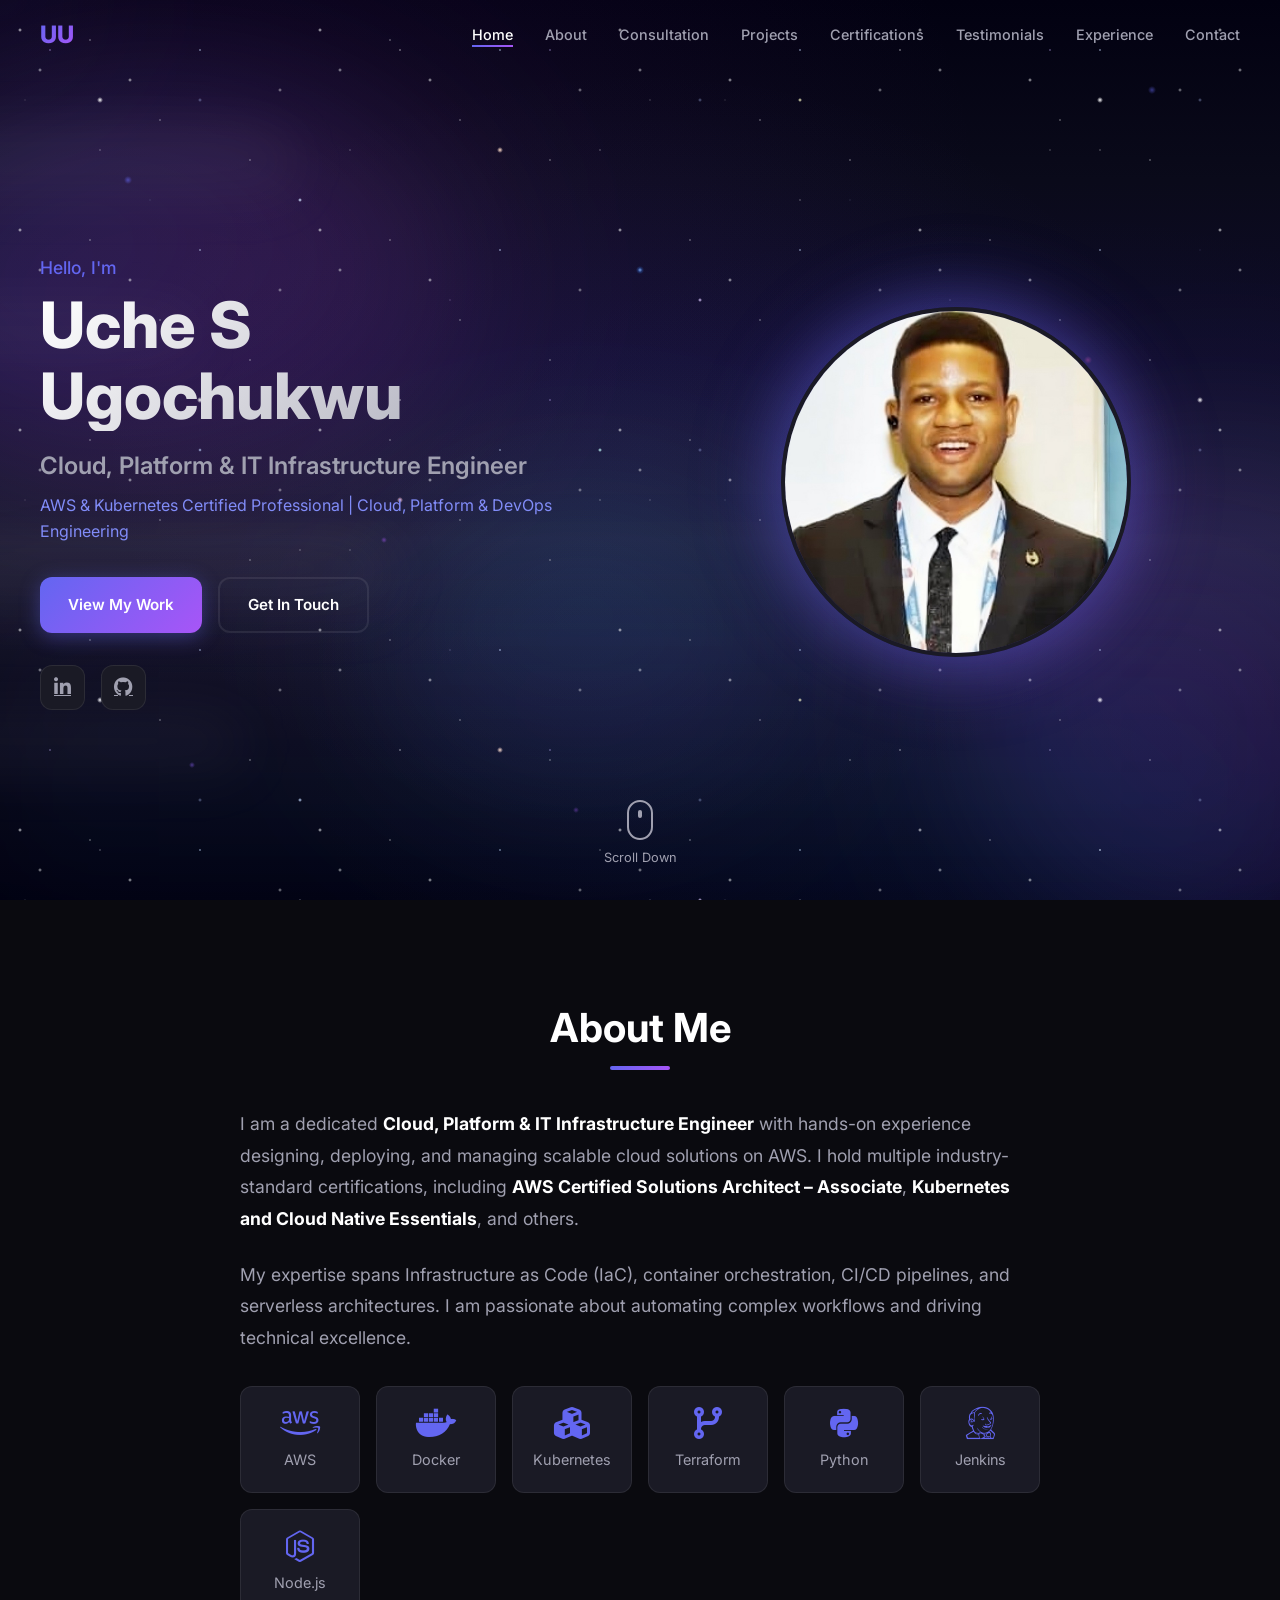
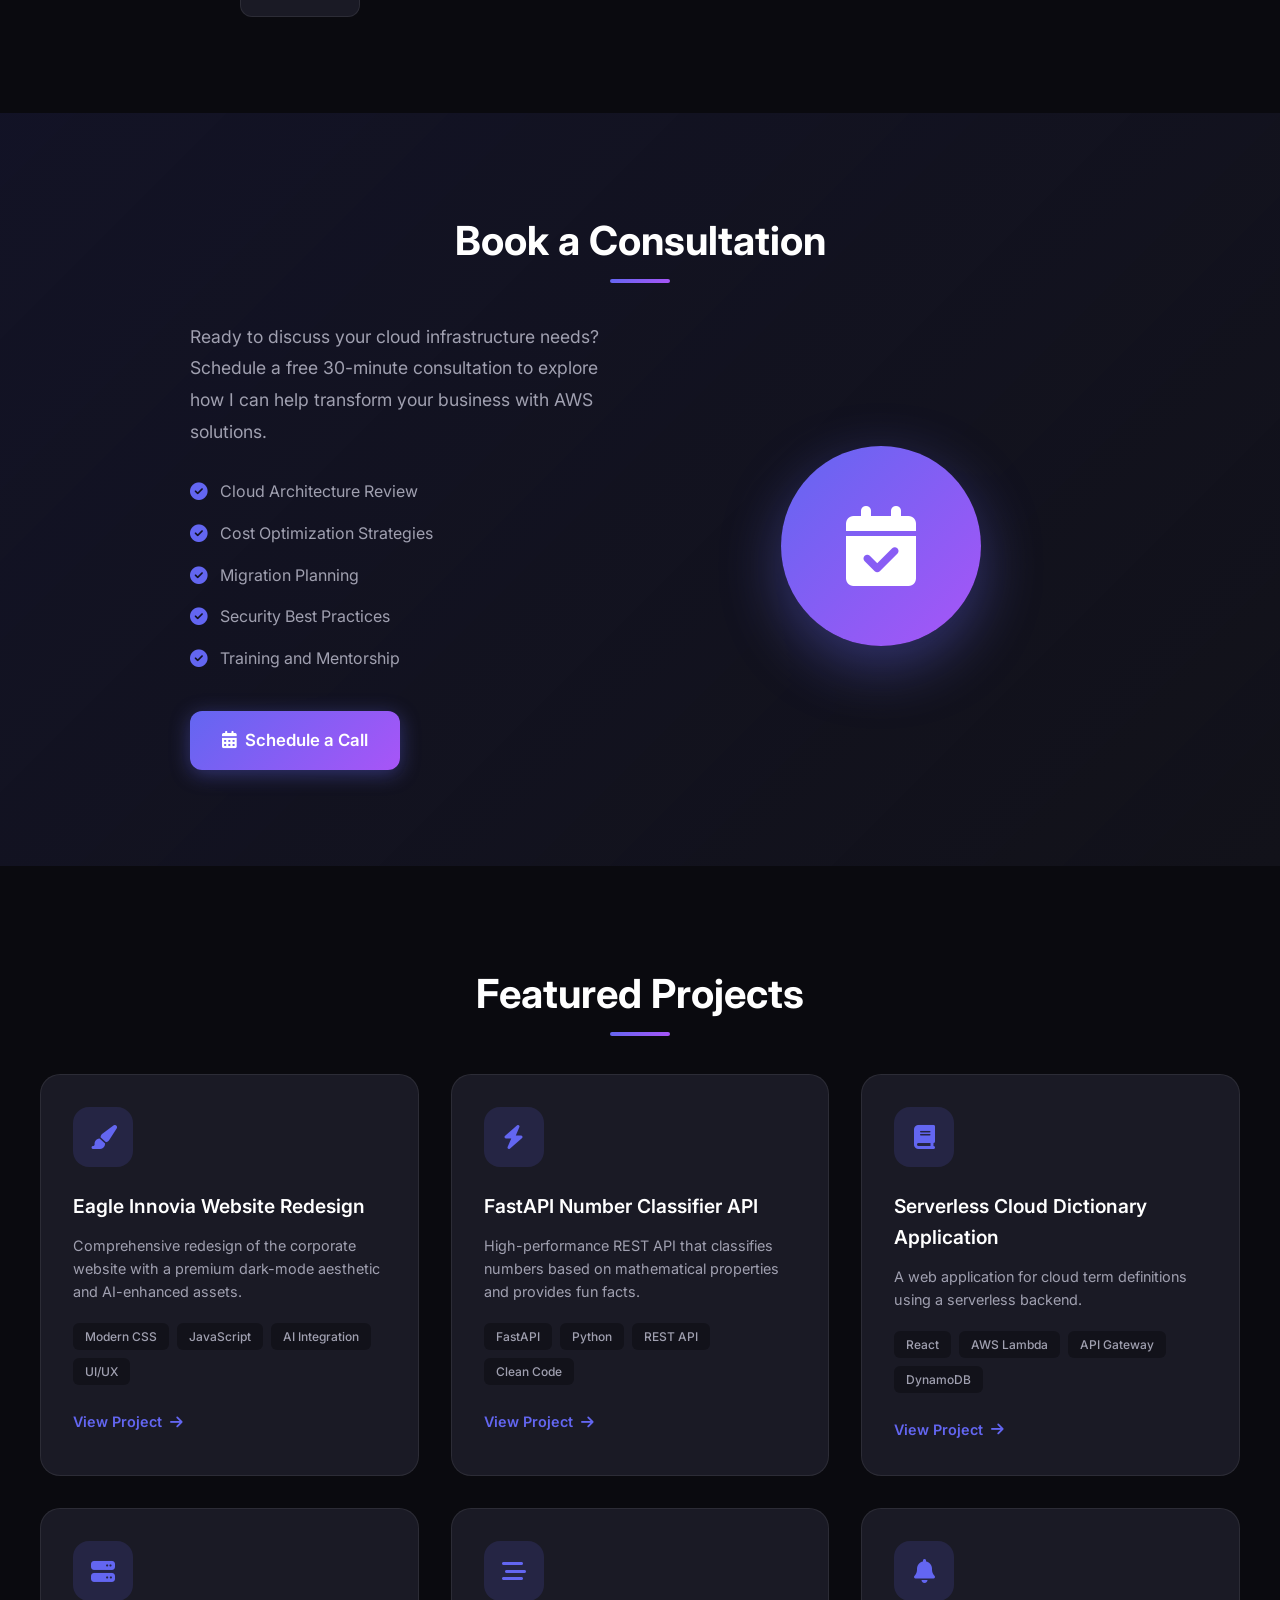
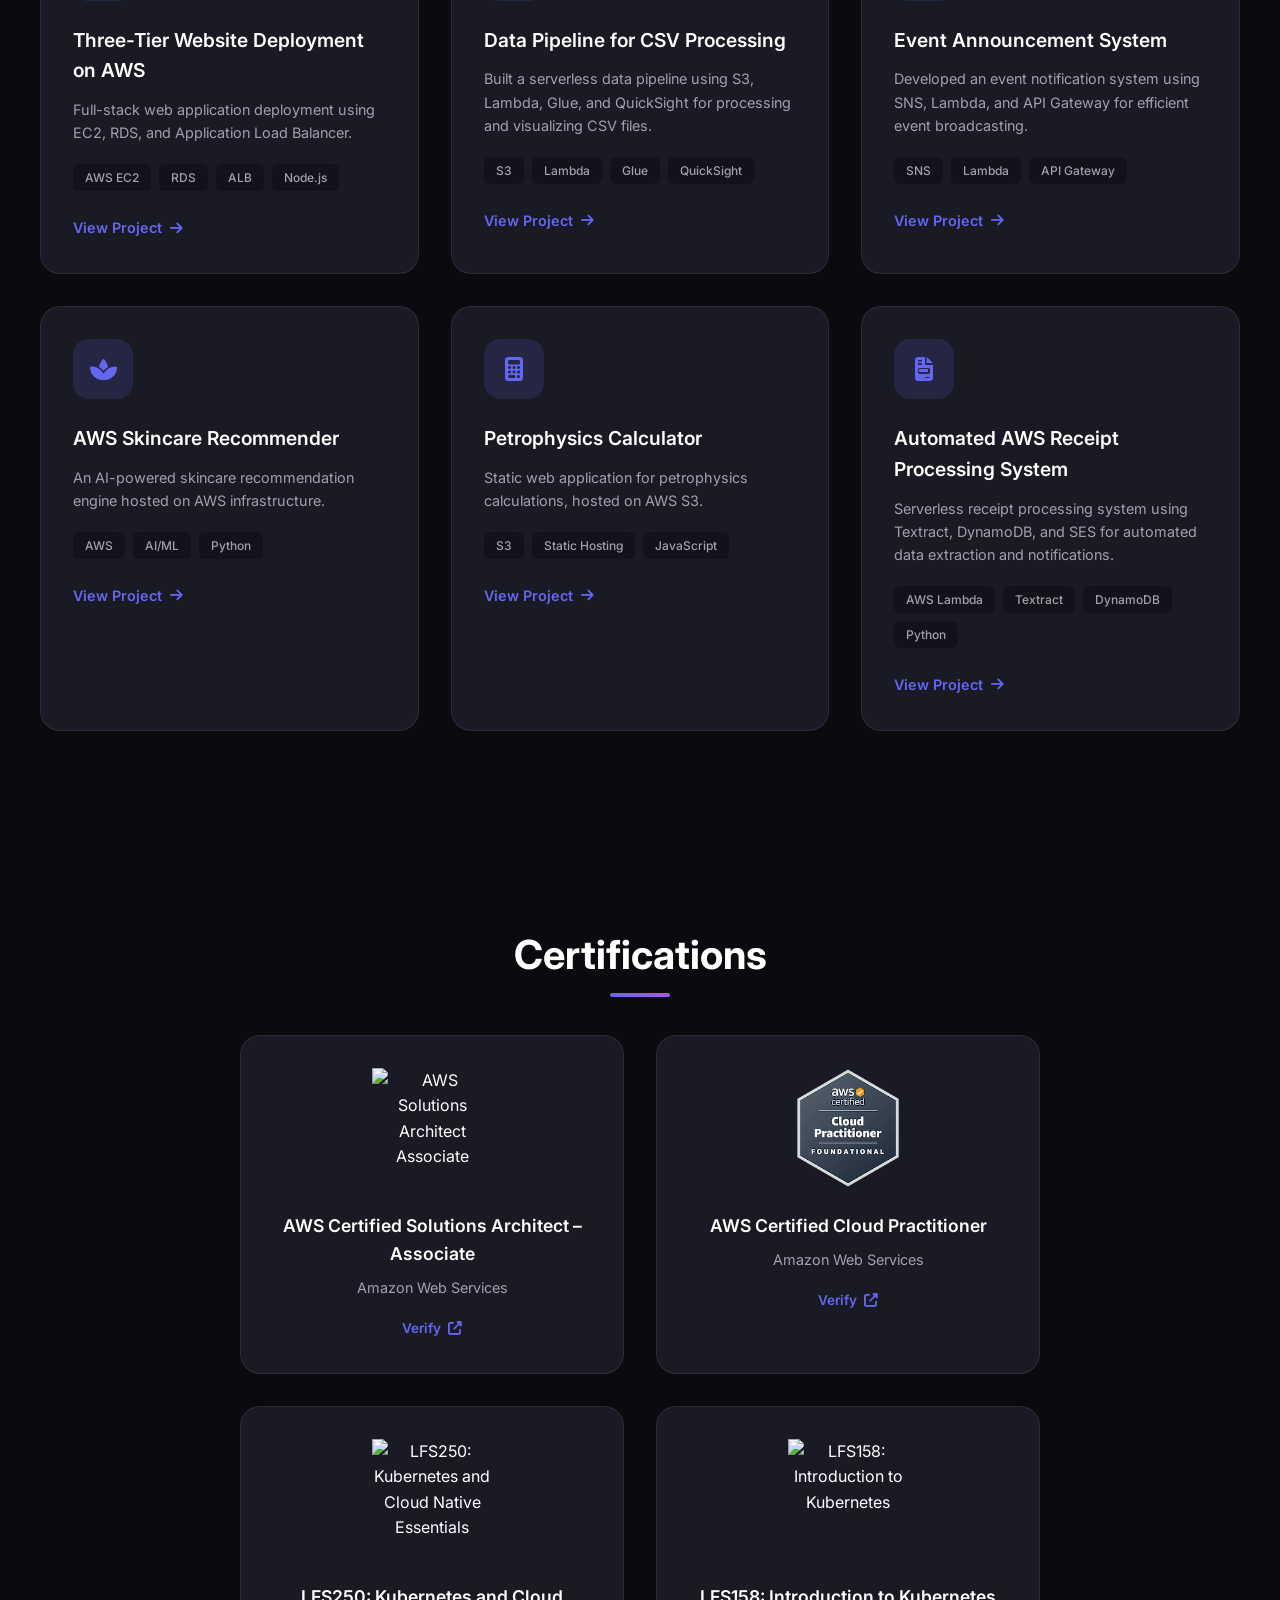
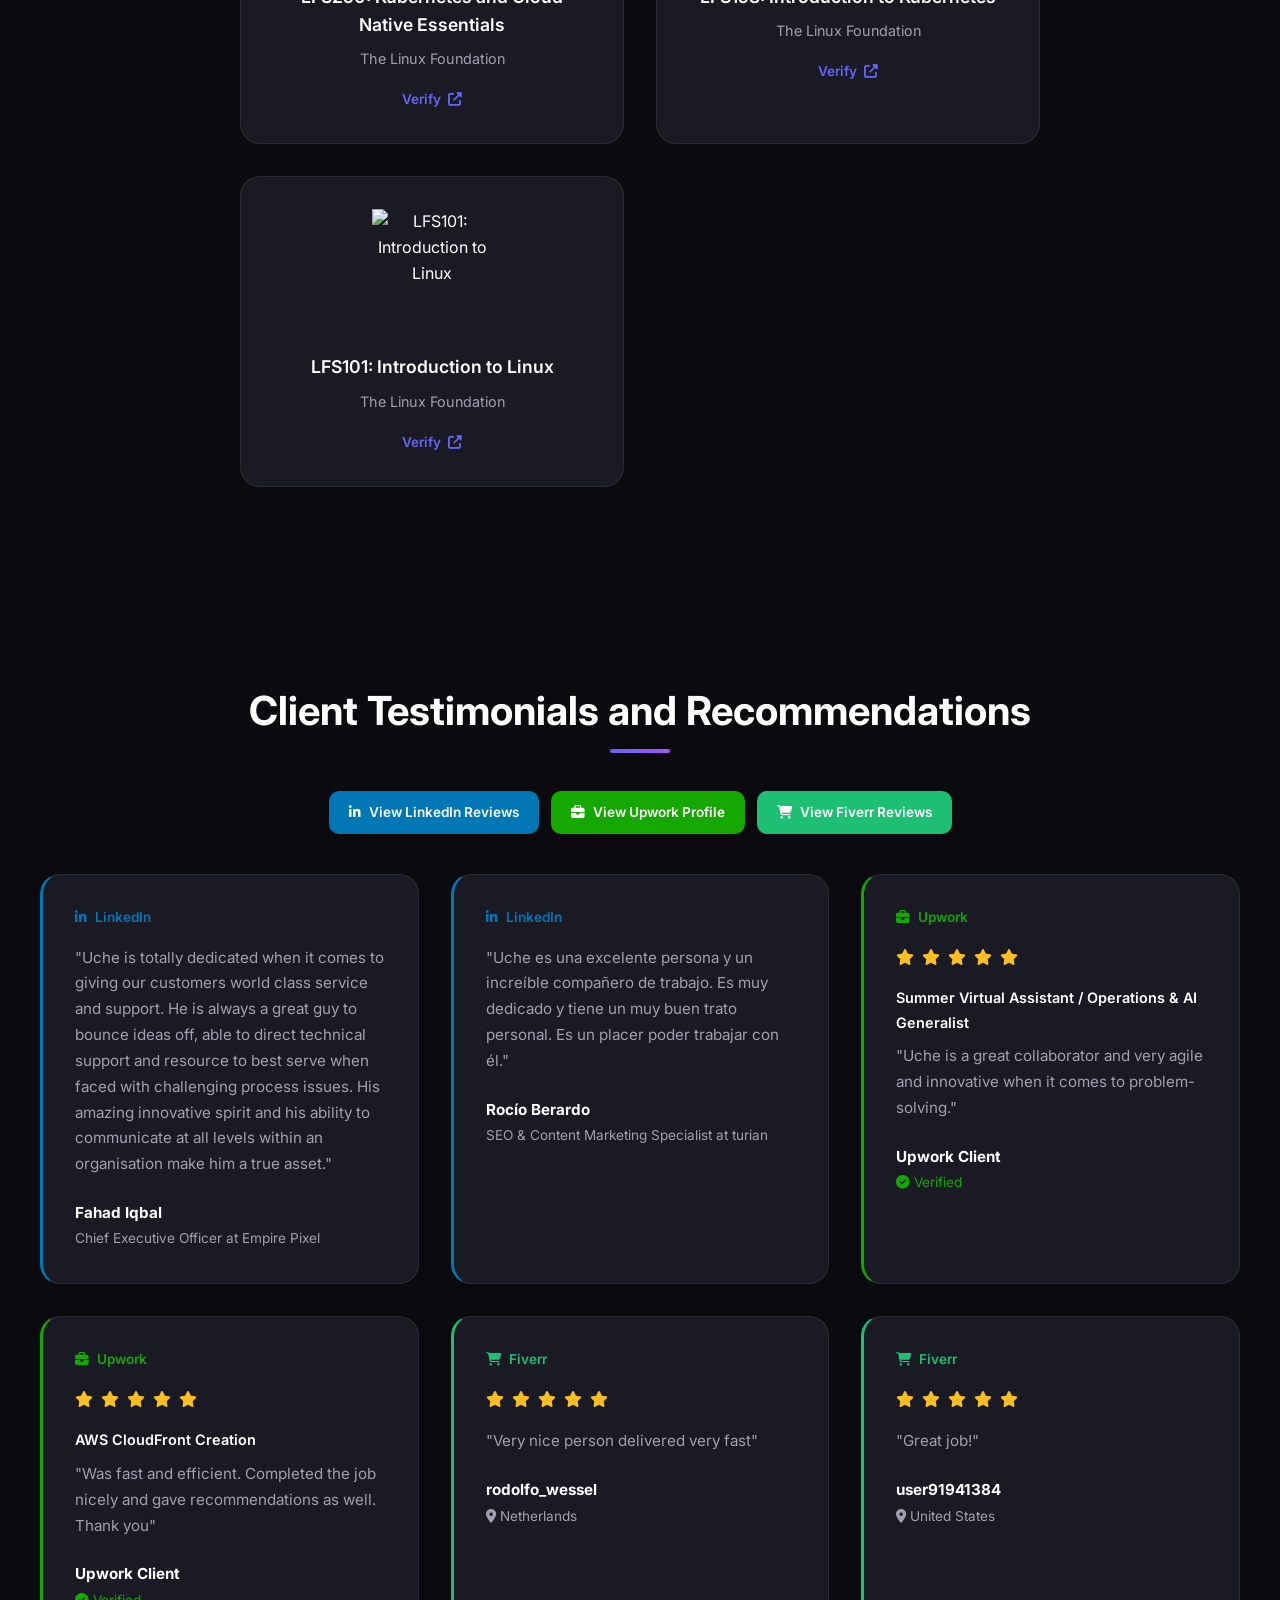
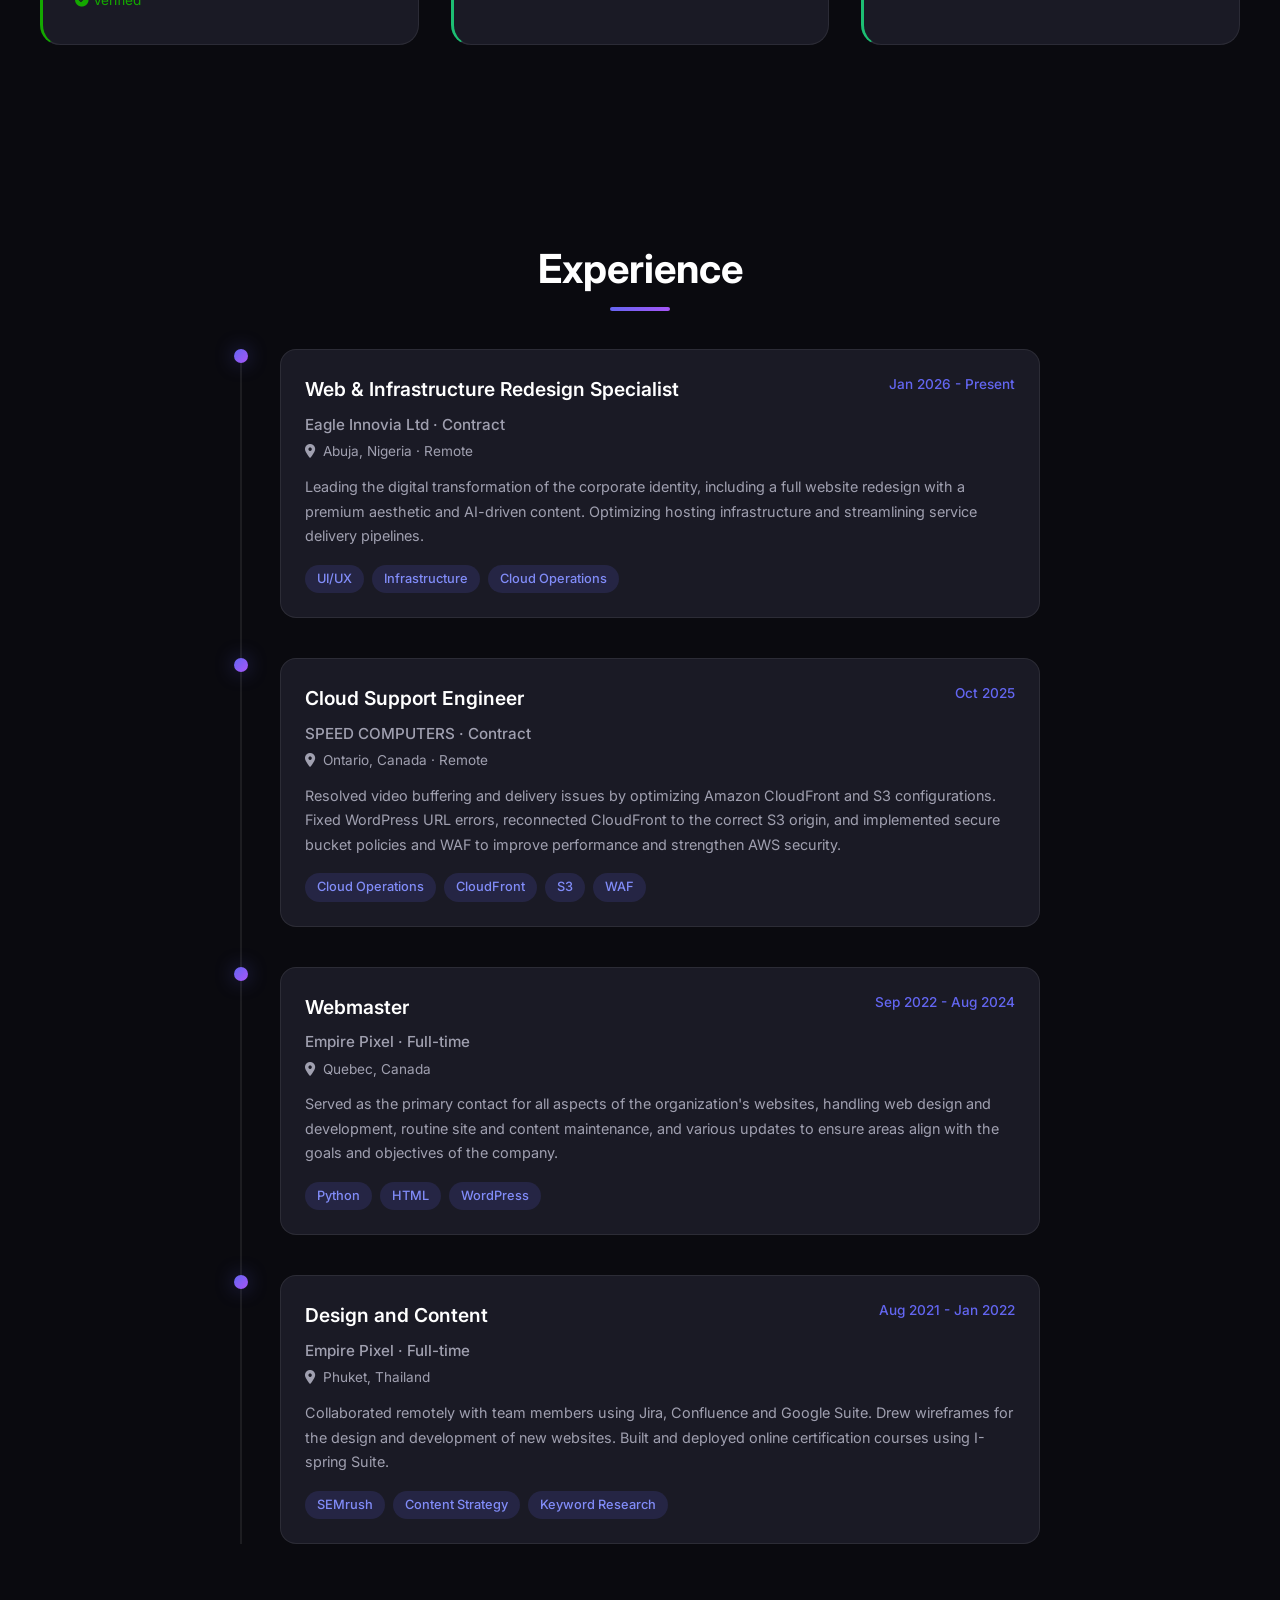
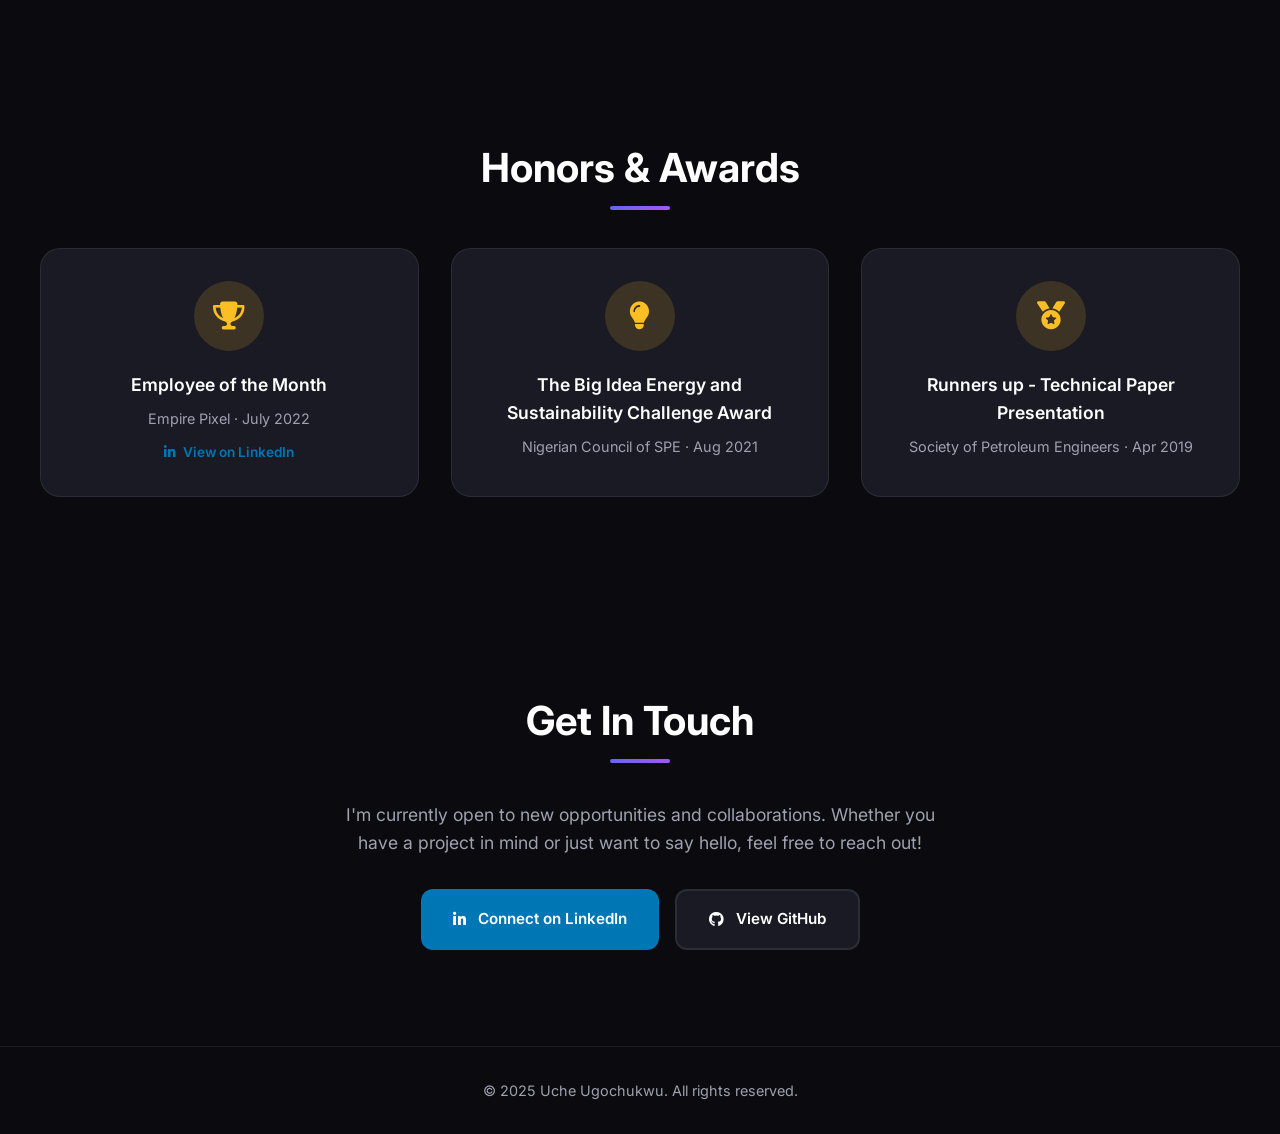
==== index.html @ 634bb434 "Comprehensive portfolio update: Added DevOps skills, new projects (Eagle Innovia, FastAPI), and late" ====
<!DOCTYPE html>
<html lang="en">

<head>
    <meta charset="UTF-8">
    <meta name="viewport" content="width=device-width, initial-scale=1.0">
    <meta name="description"
        content="Uche Ugochukwu - Cloud, Platform & IT Infrastructure Engineer. AWS Certified Solutions Architect and Cloud Practitioner.">
    <title>Uche Ugochukwu | Cloud Engineer Portfolio</title>
    <link rel="stylesheet" href="styles.css">
    <link href="https://fonts.googleapis.com/css2?family=Inter:wght@300;400;500;600;700;800&display=swap"
        rel="stylesheet">
    <link rel="stylesheet" href="https://cdnjs.cloudflare.com/ajax/libs/font-awesome/6.4.0/css/all.min.css">
</head>

<body>
    <!-- Animated Background - Futuristic Cloud Universe -->
    <div class="bg-animation">
        <!-- Deep space gradient -->
        <div class="space-gradient"></div>

        <!-- Stars layers -->
        <div class="stars"></div>
        <div class="stars2"></div>
        <div class="stars3"></div>

        <!-- Twinkling stars -->
        <div class="twinkle-stars"></div>

        <!-- Nebula clouds -->
        <div class="nebula nebula-1"></div>
        <div class="nebula nebula-2"></div>
        <div class="nebula nebula-3"></div>

        <!-- Floating clouds -->
        <div class="cloud cloud-1"></div>
        <div class="cloud cloud-2"></div>
        <div class="cloud cloud-3"></div>
        <div class="cloud cloud-4"></div>

        <!-- Shooting stars -->
        <div class="shooting-star shooting-star-1"></div>
        <div class="shooting-star shooting-star-2"></div>
        <div class="shooting-star shooting-star-3"></div>

        <!-- Glowing particles -->
        <div class="particles"></div>

        <!-- Aurora effect -->
        <div class="aurora"></div>

        <!-- Mouse-following clouds -->
        <div class="mouse-clouds" id="mouse-clouds"></div>
    </div>

    <!-- Navigation -->
    <nav class="navbar" id="navbar">
        <div class="nav-container">
            <a href="#home" class="nav-logo">
                <span class="logo-text">UU</span>
            </a>
            <ul class="nav-menu" id="nav-menu">
                <li><a href="#home" class="nav-link active">Home</a></li>
                <li><a href="#about" class="nav-link">About</a></li>
                <li><a href="#consultation" class="nav-link">Consultation</a></li>
                <li><a href="#projects" class="nav-link">Projects</a></li>
                <li><a href="#certifications" class="nav-link">Certifications</a></li>
                <li><a href="#testimonials" class="nav-link">Testimonials</a></li>
                <li><a href="#experience" class="nav-link">Experience</a></li>
                <li><a href="#contact" class="nav-link">Contact</a></li>
            </ul>
            <div class="hamburger" id="hamburger">
                <span class="bar"></span>
                <span class="bar"></span>
                <span class="bar"></span>
            </div>
        </div>
    </nav>

    <!-- Hero Section -->
    <section id="home" class="hero">
        <div class="hero-content">
            <div class="hero-text">
                <p class="hero-greeting animate-fade-in">Hello, I'm</p>
                <h1 class="hero-name animate-slide-up">Uche S Ugochukwu</h1>
                <h2 class="hero-title animate-slide-up-delay">Cloud, Platform &amp; IT Infrastructure Engineer</h2>
                <p class="hero-subtitle animate-fade-in-delay">AWS &amp; Kubernetes Certified Professional | Cloud, Platform &amp; DevOps Engineering</p>
                <div class="hero-cta animate-fade-in-delay-2">
                    <a href="#projects" class="btn btn-primary">View My Work</a>
                    <a href="#contact" class="btn btn-secondary">Get In Touch</a>
                </div>
                <div class="hero-social animate-fade-in-delay-3">
                    <a href="https://www.linkedin.com/in/uche-u-327735190/" target="_blank" rel="noopener"
                        aria-label="LinkedIn">
                        <i class="fab fa-linkedin-in"></i>
                    </a>
                    <a href="https://github.com/Sosthenes-arch" target="_blank" rel="noopener" aria-label="GitHub">
                        <i class="fab fa-github"></i>
                    </a>
                </div>
            </div>
            <div class="hero-image animate-float">
                <div class="image-wrapper">
                    <img src="assets/images/uploaded_image_0_1765725156791.jpg" alt="Uche Ugochukwu">
                    <div class="image-glow"></div>
                </div>
            </div>
        </div>
        <div class="scroll-indicator">
            <div class="mouse">
                <div class="wheel"></div>
            </div>
            <span>Scroll Down</span>
        </div>
    </section>

    <!-- About Section -->
    <section id="about" class="about section">
        <div class="container">
            <h2 class="section-title">About Me</h2>
            <div class="about-content">
                <div class="about-text">
                    <p>I am a dedicated <strong>Cloud, Platform &amp; IT Infrastructure Engineer</strong> with hands-on
                        experience designing, deploying, and managing scalable cloud solutions on AWS. I hold multiple
                        industry-standard certifications, including <strong>AWS Certified Solutions Architect – Associate</strong>, 
                        <strong>Kubernetes and Cloud Native Essentials</strong>, and others.
                    </p>
                    <p>My expertise spans Infrastructure as Code (IaC), container orchestration, CI/CD pipelines, and serverless architectures. I am passionate about automating complex workflows and driving technical excellence.</p>
                    <div class="skills-grid">
                        <div class="skill-item">
                            <i class="fab fa-aws"></i>
                            <span>AWS</span>
                        </div>
                        <div class="skill-item">
                            <i class="fab fa-docker"></i>
                            <span>Docker</span>
                        </div>
                        <div class="skill-item">
                            <i class="fas fa-cubes"></i>
                            <span>Kubernetes</span>
                        </div>
                        <div class="skill-item">
                            <i class="fas fa-code-branch"></i>
                            <span>Terraform</span>
                        </div>
                        <div class="skill-item">
                            <i class="fab fa-python"></i>
                            <span>Python</span>
                        </div>
                        <div class="skill-item">
                            <i class="fab fa-jenkins"></i>
                            <span>Jenkins</span>
                        </div>
                        <div class="skill-item">
                            <i class="fab fa-node-js"></i>
                            <span>Node.js</span>
                        </div>
                    </div>
                </div>
            </div>
        </div>
    </section>

    <!-- Book Consultation Section -->
    <section id="consultation" class="consultation section">
        <div class="container">
            <h2 class="section-title">Book a Consultation</h2>
            <div class="consultation-content">
                <div class="consultation-text">
                    <p>Ready to discuss your cloud infrastructure needs? Schedule a free 30-minute consultation to
                        explore how I can help transform your business with AWS solutions.</p>
                    <ul class="consultation-benefits">
                        <li><i class="fas fa-check-circle"></i> Cloud Architecture Review</li>
                        <li><i class="fas fa-check-circle"></i> Cost Optimization Strategies</li>
                        <li><i class="fas fa-check-circle"></i> Migration Planning</li>
                        <li><i class="fas fa-check-circle"></i> Security Best Practices</li>
                        <li><i class="fas fa-check-circle"></i> Training and Mentorship</li>
                    </ul>
                    <a href="https://calendly.com/usosthenes/30min" target="_blank" class="btn btn-primary btn-large">
                        <i class="fas fa-calendar-alt"></i> Schedule a Call
                    </a>
                </div>
                <div class="consultation-visual">
                    <div class="calendar-icon-wrapper">
                        <i class="fas fa-calendar-check"></i>
                    </div>
                </div>
            </div>
        </div>
    </section>

    <!-- Projects Section -->
    <section id="projects" class="projects section">
        <div class="container">
            <h2 class="section-title">Featured Projects</h2>
            <div class="projects-grid">
                <div class="project-card">
                    <div class="project-icon">
                        <i class="fas fa-paint-brush"></i>
                    </div>
                    <h3>Eagle Innovia Website Redesign</h3>
                    <p>Comprehensive redesign of the corporate website with a premium dark-mode aesthetic and AI-enhanced assets.</p>
                    <div class="project-tech">
                        <span>Modern CSS</span>
                        <span>JavaScript</span>
                        <span>AI Integration</span>
                        <span>UI/UX</span>
                    </div>
                    <a href="https://github.com/Sosthenes-arch/eagle-innovia"
                        target="_blank" class="project-link">
                        View Project <i class="fas fa-arrow-right"></i>
                    </a>
                </div>
                <div class="project-card">
                    <div class="project-icon">
                        <i class="fas fa-bolt"></i>
                    </div>
                    <h3>FastAPI Number Classifier API</h3>
                    <p>High-performance REST API that classifies numbers based on mathematical properties and provides fun facts.</p>
                    <div class="project-tech">
                        <span>FastAPI</span>
                        <span>Python</span>
                        <span>REST API</span>
                        <span>Clean Code</span>
                    </div>
                    <a href="https://github.com/Sosthenes-arch/fastapi-number-classifier"
                        target="_blank" class="project-link">
                        View Project <i class="fas fa-arrow-right"></i>
                    </a>
                </div>
                <div class="project-card">
                    <div class="project-icon">
                        <i class="fas fa-book"></i>
                    </div>
                    <h3>Serverless Cloud Dictionary Application</h3>
                    <p>A web application for cloud term definitions using a serverless backend.</p>
                    <div class="project-tech">
                        <span>React</span>
                        <span>AWS Lambda</span>
                        <span>API Gateway</span>
                        <span>DynamoDB</span>
                    </div>
                    <a href="https://github.com/Sosthenes-arch/Serverless-Cloud-Dictionary-Application"
                        target="_blank" class="project-link">
                        View Project <i class="fas fa-arrow-right"></i>
                    </a>
                </div>
                <div class="project-card">
                    <div class="project-icon">
                        <i class="fas fa-server"></i>
                    </div>
                    <h3>Three-Tier Website Deployment on AWS</h3>
                    <p>Full-stack web application deployment using EC2, RDS, and Application Load Balancer.</p>
                    <div class="project-tech">
                        <span>AWS EC2</span>
                        <span>RDS</span>
                        <span>ALB</span>
                        <span>Node.js</span>
                    </div>
                    <a href="https://github.com/Sosthenes-arch/Two-Tier-Website-Deployment-on-AWS-using-EC2-RDS-and-ALB"
                        target="_blank" class="project-link">
                        View Project <i class="fas fa-arrow-right"></i>
                    </a>
                </div>
                <div class="project-card">
                    <div class="project-icon">
                        <i class="fas fa-stream"></i>
                    </div>
                    <h3>Data Pipeline for CSV Processing</h3>
                    <p>Built a serverless data pipeline using S3, Lambda, Glue, and QuickSight for processing and
                        visualizing CSV files.</p>
                    <div class="project-tech">
                        <span>S3</span>
                        <span>Lambda</span>
                        <span>Glue</span>
                        <span>QuickSight</span>
                    </div>
                    <a href="https://github.com/Sosthenes-arch/Data-Pipeline-for-Processing-CSV-Files-Using-S3-Lambda-Glue-and-QuickSight"
                        target="_blank" class="project-link">
                        View Project <i class="fas fa-arrow-right"></i>
                    </a>
                </div>
                <div class="project-card">
                    <div class="project-icon">
                        <i class="fas fa-bell"></i>
                    </div>
                    <h3>Event Announcement System</h3>
                    <p>Developed an event notification system using SNS, Lambda, and API Gateway for efficient event
                        broadcasting.</p>
                    <div class="project-tech">
                        <span>SNS</span>
                        <span>Lambda</span>
                        <span>API Gateway</span>
                    </div>
                    <a href="https://github.com/Sosthenes-arch/Event-Announcement-System-using-SNS-Lambda-and-API-Gateway"
                        target="_blank" class="project-link">
                        View Project <i class="fas fa-arrow-right"></i>
                    </a>
                </div>
                <div class="project-card">
                    <div class="project-icon">
                        <i class="fas fa-spa"></i>
                    </div>
                    <h3>AWS Skincare Recommender</h3>
                    <p>An AI-powered skincare recommendation engine hosted on AWS infrastructure.</p>
                    <div class="project-tech">
                        <span>AWS</span>
                        <span>AI/ML</span>
                        <span>Python</span>
                    </div>
                    <a href="https://github.com/Sosthenes-arch/aws-skincare-recommender" target="_blank"
                        class="project-link">
                        View Project <i class="fas fa-arrow-right"></i>
                    </a>
                </div>
                <div class="project-card">
                    <div class="project-icon">
                        <i class="fas fa-calculator"></i>
                    </div>
                    <h3>Petrophysics Calculator</h3>
                    <p>Static web application for petrophysics calculations, hosted on AWS S3.</p>
                    <div class="project-tech">
                        <span>S3</span>
                        <span>Static Hosting</span>
                        <span>JavaScript</span>
                    </div>
                    <a href="https://github.com/Sosthenes-arch/Petrophysics-Calculator-Static-Web-App-Hosted-on-AWS-S3"
                        target="_blank" class="project-link">
                        View Project <i class="fas fa-arrow-right"></i>
                    </a>
                </div>
                <div class="project-card">
                    <div class="project-icon">
                        <i class="fas fa-file-invoice"></i>
                    </div>
                    <h3>Automated AWS Receipt Processing System</h3>
                    <p>Serverless receipt processing system using Textract, DynamoDB, and SES for automated data
                        extraction and notifications.</p>
                    <div class="project-tech">
                        <span>AWS Lambda</span>
                        <span>Textract</span>
                        <span>DynamoDB</span>
                        <span>Python</span>
                    </div>
                    <a href="https://github.com/Sosthenes-arch/Automated-AWS-Receipt-Processing-System" target="_blank"
                        class="project-link">
                        View Project <i class="fas fa-arrow-right"></i>
                    </a>
                </div>
            </div>
        </div>
    </section>

    <!-- Certifications Section -->
    <section id="certifications" class="certifications section">
        <div class="container">
            <h2 class="section-title">Certifications</h2>
            <div class="certs-grid">
                <a href="https://www.credly.com/badges/e99c9964-7ca3-4b22-8b1f-a2abe656f625" target="_blank"
                    class="cert-card">
                    <div class="cert-badge">
                        <img src="https://images.credly.com/size/340x340/images/0e284c3f-5164-4b21-8660-0d84737941bc/image.png"
                            alt="AWS Solutions Architect Associate">
                    </div>
                    <h3>AWS Certified Solutions Architect – Associate</h3>
                    <p>Amazon Web Services</p>
                    <span class="cert-verify">Verify <i class="fas fa-external-link-alt"></i></span>
                </a>
                <a href="https://www.credly.com/badges/dc22e272-85bb-4e14-aefe-98ec31d02368" target="_blank"
                    class="cert-card">
                    <div class="cert-badge">
                        <img src="assets/images/uploaded_image_1_1765725156791.png" alt="AWS Cloud Practitioner">
                    </div>
                    <h3>AWS Certified Cloud Practitioner</h3>
                    <p>Amazon Web Services</p>
                    <span class="cert-verify">Verify <i class="fas fa-external-link-alt"></i></span>
                </a>
                <a href="https://www.credly.com/badges/c23357fb-411d-450e-b3bd-2b2baee477f2/public_url" target="_blank"
                    class="cert-card">
                    <div class="cert-badge">
                        <img src="https://images.credly.com/images/7404ca0d-98e1-48b6-a2a3-de8d7dcd85b5/linkedin_thumb_blob"
                            alt="LFS250: Kubernetes and Cloud Native Essentials">
                    </div>
                    <h3>LFS250: Kubernetes and Cloud Native Essentials</h3>
                    <p>The Linux Foundation</p>
                    <span class="cert-verify">Verify <i class="fas fa-external-link-alt"></i></span>
                </a>
                <a href="https://www.credly.com/badges/1535b2ed-6f5a-4491-a955-e85da4e0b902/public_url" target="_blank"
                    class="cert-card">
                    <div class="cert-badge">
                        <img src="https://images.credly.com/images/4b5a8636-c554-482d-bbdc-7925fb3624c3/linkedin_thumb_blob"
                            alt="LFS158: Introduction to Kubernetes">
                    </div>
                    <h3>LFS158: Introduction to Kubernetes</h3>
                    <p>The Linux Foundation</p>
                    <span class="cert-verify">Verify <i class="fas fa-external-link-alt"></i></span>
                </a>
                <a href="https://www.credly.com/badges/6dd529b8-c93f-482a-9e45-39192edbf9e7/public_url" target="_blank"
                    class="cert-card">
                    <div class="cert-badge">
                        <img src="https://images.credly.com/images/97a95d07-04c3-4afb-952a-6bcf46ddb87e/linkedin_thumb_blob"
                            alt="LFS101: Introduction to Linux">
                    </div>
                    <h3>LFS101: Introduction to Linux</h3>
                    <p>The Linux Foundation</p>
                    <span class="cert-verify">Verify <i class="fas fa-external-link-alt"></i></span>
                </a>
            </div>
        </div>
    </section>

    <!-- Testimonials Section -->
    <section id="testimonials" class="testimonials section">
        <div class="container">
            <h2 class="section-title">Client Testimonials and Recommendations</h2>

            <!-- Platform Verification Links -->
            <div class="verification-buttons">
                <a href="https://www.linkedin.com/in/uche-u-327735190/" target="_blank" class="verify-btn linkedin-btn">
                    <i class="fab fa-linkedin-in"></i> View LinkedIn Reviews
                </a>
                <a href="https://www.upwork.com/freelancers/~01ecf7ed929b803741" target="_blank"
                    class="verify-btn upwork-btn">
                    <i class="fas fa-briefcase"></i> View Upwork Profile
                </a>
                <a href="https://www.fiverr.com/s/xXxjB8Q" target="_blank" class="verify-btn fiverr-btn">
                    <i class="fas fa-shopping-cart"></i> View Fiverr Reviews
                </a>
            </div>

            <div class="testimonials-grid">
                <!-- LinkedIn Review 1 -->
                <div class="testimonial-card linkedin-card">
                    <div class="testimonial-platform">
                        <i class="fab fa-linkedin-in"></i> LinkedIn
                    </div>
                    <div class="testimonial-content">
                        <p>"Uche is totally dedicated when it comes to giving our customers world class service and
                            support. He is always a great guy to bounce ideas off, able to direct technical support and
                            resource to best serve when faced with challenging process issues. His amazing innovative
                            spirit and his ability to communicate at all levels within an organisation make him a true
                            asset."</p>
                    </div>
                    <div class="testimonial-author">
                        <div class="author-info">
                            <strong>Fahad Iqbal</strong>
                            <span>Chief Executive Officer at Empire Pixel</span>
                        </div>
                    </div>
                </div>

                <!-- LinkedIn Review 2 -->
                <div class="testimonial-card linkedin-card">
                    <div class="testimonial-platform">
                        <i class="fab fa-linkedin-in"></i> LinkedIn
                    </div>
                    <div class="testimonial-content">
                        <p>"Uche es una excelente persona y un increíble compañero de trabajo. Es muy dedicado y tiene
                            un muy buen trato personal. Es un placer poder trabajar con él."</p>
                    </div>
                    <div class="testimonial-author">
                        <div class="author-info">
                            <strong>Rocío Berardo</strong>
                            <span>SEO & Content Marketing Specialist at turian</span>
                        </div>
                    </div>
                </div>

                <!-- Upwork Review 1 -->
                <div class="testimonial-card upwork-card">
                    <div class="testimonial-platform">
                        <i class="fas fa-briefcase"></i> Upwork
                    </div>
                    <div class="testimonial-content">
                        <div class="testimonial-stars">
                            <i class="fas fa-star"></i>
                            <i class="fas fa-star"></i>
                            <i class="fas fa-star"></i>
                            <i class="fas fa-star"></i>
                            <i class="fas fa-star"></i>
                        </div>
                        <p class="testimonial-title">Summer Virtual Assistant / Operations & AI Generalist</p>
                        <p>"Uche is a great collaborator and very agile and innovative when it comes to
                            problem-solving."</p>
                    </div>
                    <div class="testimonial-author">
                        <div class="author-info">
                            <strong>Upwork Client</strong>
                            <span class="upwork-badge"><i class="fas fa-check-circle"></i> Verified</span>
                        </div>
                    </div>
                </div>

                <!-- Upwork Review 2 -->
                <div class="testimonial-card upwork-card">
                    <div class="testimonial-platform">
                        <i class="fas fa-briefcase"></i> Upwork
                    </div>
                    <div class="testimonial-content">
                        <div class="testimonial-stars">
                            <i class="fas fa-star"></i>
                            <i class="fas fa-star"></i>
                            <i class="fas fa-star"></i>
                            <i class="fas fa-star"></i>
                            <i class="fas fa-star"></i>
                        </div>
                        <p class="testimonial-title">AWS CloudFront Creation</p>
                        <p>"Was fast and efficient. Completed the job nicely and gave recommendations as well. Thank
                            you"</p>
                    </div>
                    <div class="testimonial-author">
                        <div class="author-info">
                            <strong>Upwork Client</strong>
                            <span class="upwork-badge"><i class="fas fa-check-circle"></i> Verified</span>
                        </div>
                    </div>
                </div>

                <!-- Fiverr Review 1 -->
                <div class="testimonial-card fiverr-card">
                    <div class="testimonial-platform">
                        <i class="fas fa-shopping-cart"></i> Fiverr
                    </div>
                    <div class="testimonial-content">
                        <div class="testimonial-stars">
                            <i class="fas fa-star"></i>
                            <i class="fas fa-star"></i>
                            <i class="fas fa-star"></i>
                            <i class="fas fa-star"></i>
                            <i class="fas fa-star"></i>
                        </div>
                        <p>"Very nice person delivered very fast"</p>
                    </div>
                    <div class="testimonial-author">
                        <div class="author-info">
                            <strong>rodolfo_wessel</strong>
                            <span><i class="fas fa-map-marker-alt"></i> Netherlands</span>
                        </div>
                    </div>
                </div>

                <!-- Fiverr Review 2 -->
                <div class="testimonial-card fiverr-card">
                    <div class="testimonial-platform">
                        <i class="fas fa-shopping-cart"></i> Fiverr
                    </div>
                    <div class="testimonial-content">
                        <div class="testimonial-stars">
                            <i class="fas fa-star"></i>
                            <i class="fas fa-star"></i>
                            <i class="fas fa-star"></i>
                            <i class="fas fa-star"></i>
                            <i class="fas fa-star"></i>
                        </div>
                        <p>"Great job!"</p>
                    </div>
                    <div class="testimonial-author">
                        <div class="author-info">
                            <strong>user91941384</strong>
                            <span><i class="fas fa-map-marker-alt"></i> United States</span>
                        </div>
                    </div>
                </div>
            </div>
        </div>
    </section>

    <!-- Experience Section -->
    <section id="experience" class="experience section">
        <div class="container">
            <h2 class="section-title">Experience</h2>
            <div class="timeline">
                <div class="timeline-item">
                    <div class="timeline-dot"></div>
                    <div class="timeline-content">
                        <div class="timeline-header">
                            <h3>Web &amp; Infrastructure Redesign Specialist</h3>
                            <span class="timeline-date">Jan 2026 - Present</span>
                        </div>
                        <h4 class="timeline-company">Eagle Innovia Ltd · Contract</h4>
                        <p class="timeline-location"><i class="fas fa-map-marker-alt"></i> Abuja, Nigeria · Remote</p>
                        <p class="timeline-description">Leading the digital transformation of the corporate identity, including a full website redesign with a premium aesthetic and AI-driven content. Optimizing hosting infrastructure and streamlining service delivery pipelines.</p>
                        <div class="timeline-skills">
                            <span>UI/UX</span>
                            <span>Infrastructure</span>
                            <span>Cloud Operations</span>
                        </div>
                    </div>
                </div>
                <div class="timeline-item">
                    <div class="timeline-dot"></div>
                    <div class="timeline-content">
                        <div class="timeline-header">
                            <h3>Cloud Support Engineer</h3>
                            <span class="timeline-date">Oct 2025</span>
                        </div>
                        <h4 class="timeline-company">SPEED COMPUTERS · Contract</h4>
                        <p class="timeline-location"><i class="fas fa-map-marker-alt"></i> Ontario, Canada · Remote</p>
                        <p class="timeline-description">Resolved video buffering and delivery issues by optimizing
                            Amazon CloudFront and S3 configurations. Fixed WordPress URL errors, reconnected CloudFront
                            to the correct S3 origin, and implemented secure bucket policies and WAF to improve
                            performance and strengthen AWS security.</p>
                        <div class="timeline-skills">
                            <span>Cloud Operations</span>
                            <span>CloudFront</span>
                            <span>S3</span>
                            <span>WAF</span>
                        </div>
                    </div>
                </div>
                <div class="timeline-item">
                    <div class="timeline-dot"></div>
                    <div class="timeline-content">
                        <div class="timeline-header">
                            <h3>Webmaster</h3>
                            <span class="timeline-date">Sep 2022 - Aug 2024</span>
                        </div>
                        <h4 class="timeline-company">Empire Pixel · Full-time</h4>
                        <p class="timeline-location"><i class="fas fa-map-marker-alt"></i> Quebec, Canada</p>
                        <p class="timeline-description">Served as the primary contact for all aspects of the
                            organization's websites, handling web design and development, routine site and content
                            maintenance, and various updates to ensure areas align with the goals and objectives of the
                            company.</p>
                        <div class="timeline-skills">
                            <span>Python</span>
                            <span>HTML</span>
                            <span>WordPress</span>
                        </div>
                    </div>
                </div>
                <div class="timeline-item">
                    <div class="timeline-dot"></div>
                    <div class="timeline-content">
                        <div class="timeline-header">
                            <h3>Design and Content</h3>
                            <span class="timeline-date">Aug 2021 - Jan 2022</span>
                        </div>
                        <h4 class="timeline-company">Empire Pixel · Full-time</h4>
                        <p class="timeline-location"><i class="fas fa-map-marker-alt"></i> Phuket, Thailand</p>
                        <p class="timeline-description">Collaborated remotely with team members using Jira, Confluence
                            and Google Suite. Drew wireframes for the design and development of new websites. Built and
                            deployed online certification courses using I-spring Suite.</p>
                        <div class="timeline-skills">
                            <span>SEMrush</span>
                            <span>Content Strategy</span>
                            <span>Keyword Research</span>
                        </div>
                    </div>
                </div>
            </div>
        </div>
    </section>

    <!-- Awards Section -->
    <section id="awards" class="awards section">
        <div class="container">
            <h2 class="section-title">Honors &amp; Awards</h2>
            <div class="awards-grid">
                <a href="https://www.linkedin.com/feed/update/urn:li:activity:6982673174647726080" target="_blank"
                    class="award-card award-link">
                    <div class="award-icon">
                        <i class="fas fa-trophy"></i>
                    </div>
                    <h3>Employee of the Month</h3>
                    <p>Empire Pixel · July 2022</p>
                    <span class="award-verify"><i class="fab fa-linkedin-in"></i> View on LinkedIn</span>
                </a>
                <div class="award-card">
                    <div class="award-icon">
                        <i class="fas fa-lightbulb"></i>
                    </div>
                    <h3>The Big Idea Energy and Sustainability Challenge Award</h3>
                    <p>Nigerian Council of SPE · Aug 2021</p>
                </div>
                <div class="award-card">
                    <div class="award-icon">
                        <i class="fas fa-medal"></i>
                    </div>
                    <h3>Runners up - Technical Paper Presentation</h3>
                    <p>Society of Petroleum Engineers · Apr 2019</p>
                </div>
            </div>
        </div>
    </section>

    <!-- Contact Section -->
    <section id="contact" class="contact section">
        <div class="container">
            <h2 class="section-title">Get In Touch</h2>
            <div class="contact-content">
                <p>I'm currently open to new opportunities and collaborations. Whether you have a project in mind or
                    just want to say hello, feel free to reach out!</p>
                <div class="contact-links">
                    <a href="https://www.linkedin.com/in/uche-u-327735190/" target="_blank"
                        class="contact-btn linkedin">
                        <i class="fab fa-linkedin-in"></i> Connect on LinkedIn
                    </a>
                    <a href="https://github.com/Sosthenes-arch" target="_blank" class="contact-btn github">
                        <i class="fab fa-github"></i> View GitHub
                    </a>
                </div>
            </div>
        </div>
    </section>

    <!-- Footer -->
    <footer class="footer">
        <div class="container">
            <p>&copy; 2025 Uche Ugochukwu. All rights reserved.</p>
        </div>
    </footer>

    <script src="script.js"></script>
</body>

</html>
---- styles.css ----
/* ========================================
   CSS Reset & Base Styles
   ======================================== */
*,
*::before,
*::after {
  margin: 0;
  padding: 0;
  box-sizing: border-box;
}

:root {
  /* Colors - Dark Theme */
  --bg-primary: #0a0a0f;
  --bg-secondary: #12121a;
  --bg-card: #1a1a25;
  --text-primary: #ffffff;
  --text-secondary: #a0a0b0;
  --accent-primary: #6366f1;
  --accent-secondary: #818cf8;
  --accent-gradient: linear-gradient(135deg, #6366f1 0%, #a855f7 100%);
  --accent-glow: rgba(99, 102, 241, 0.4);
  --border-color: rgba(255, 255, 255, 0.08);

  /* Typography */
  --font-main: "Inter", -apple-system, BlinkMacSystemFont, sans-serif;

  /* Animations */
  --transition-fast: 0.2s ease;
  --transition-medium: 0.4s ease;
  --transition-slow: 0.6s ease;
}

html {
  scroll-behavior: smooth;
}

body {
  font-family: var(--font-main);
  background: var(--bg-primary);
  color: var(--text-primary);
  line-height: 1.6;
  overflow-x: hidden;
}

/* ========================================
   Animated Background - Futuristic Cloud Universe
   ======================================== */
.bg-animation {
  position: fixed;
  top: 0;
  left: 0;
  width: 100%;
  height: 100%;
  z-index: -1;
  overflow: hidden;
  background: linear-gradient(
    180deg,
    #020111 0%,
    #0a0a1a 20%,
    #0f0c29 40%,
    #1a1a2e 60%,
    #0a0a1a 80%,
    #020111 100%
  );
}

/* Deep space gradient overlay */
.space-gradient {
  position: absolute;
  inset: 0;
  background: radial-gradient(
      ellipse at 20% 20%,
      rgba(88, 28, 135, 0.15) 0%,
      transparent 50%
    ),
    radial-gradient(
      ellipse at 80% 80%,
      rgba(30, 58, 138, 0.15) 0%,
      transparent 50%
    ),
    radial-gradient(
      ellipse at 50% 50%,
      rgba(99, 102, 241, 0.08) 0%,
      transparent 60%
    );
  animation: gradientShift 20s ease-in-out infinite alternate;
}

@keyframes gradientShift {
  0% {
    opacity: 0.8;
    transform: scale(1);
  }

  100% {
    opacity: 1;
    transform: scale(1.1);
  }
}

/* Stars - Multiple layers */
.stars,
.stars2,
.stars3 {
  position: absolute;
  top: 0;
  left: 0;
  right: 0;
  bottom: 0;
  animation: animateStars linear infinite;
}

.stars {
  background-image: radial-gradient(2px 2px at 20px 30px, #fff, transparent),
    radial-gradient(2px 2px at 40px 70px, rgba(255, 255, 255, 0.8), transparent),
    radial-gradient(1px 1px at 90px 40px, #fff, transparent),
    radial-gradient(
      2px 2px at 130px 80px,
      rgba(255, 255, 255, 0.9),
      transparent
    ),
    radial-gradient(1px 1px at 160px 120px, #fff, transparent),
    radial-gradient(
      1.5px 1.5px at 200px 50px,
      rgba(200, 220, 255, 0.9),
      transparent
    ),
    radial-gradient(1px 1px at 250px 160px, #fff, transparent),
    radial-gradient(
      2px 2px at 280px 90px,
      rgba(255, 255, 255, 0.7),
      transparent
    );
  background-size: 300px 200px;
  animation-duration: 100s;
  opacity: 0.8;
}

.stars2 {
  background-image: radial-gradient(
      1.5px 1.5px at 50px 50px,
      rgba(200, 180, 255, 0.9),
      transparent
    ),
    radial-gradient(1px 1px at 100px 150px, #fff, transparent),
    radial-gradient(
      2px 2px at 200px 100px,
      rgba(180, 200, 255, 0.8),
      transparent
    ),
    radial-gradient(1px 1px at 300px 200px, #fff, transparent),
    radial-gradient(
      1.5px 1.5px at 400px 50px,
      rgba(255, 255, 255, 0.9),
      transparent
    ),
    radial-gradient(
      1px 1px at 450px 300px,
      rgba(220, 200, 255, 0.7),
      transparent
    );
  background-size: 500px 350px;
  animation-duration: 150s;
  opacity: 0.6;
}

.stars3 {
  background-image: radial-gradient(
      1px 1px at 25px 100px,
      rgba(255, 255, 255, 0.6),
      transparent
    ),
    radial-gradient(
      1px 1px at 150px 200px,
      rgba(200, 220, 255, 0.5),
      transparent
    ),
    radial-gradient(
      1.5px 1.5px at 350px 150px,
      rgba(255, 255, 255, 0.7),
      transparent
    ),
    radial-gradient(
      1px 1px at 500px 250px,
      rgba(180, 180, 255, 0.5),
      transparent
    ),
    radial-gradient(1px 1px at 650px 100px, #fff, transparent);
  background-size: 700px 400px;
  animation-duration: 200s;
  opacity: 0.4;
}

/* Twinkling stars effect */
.twinkle-stars {
  position: absolute;
  inset: 0;
  background-image: radial-gradient(
      3px 3px at 100px 100px,
      rgba(255, 255, 255, 1),
      transparent
    ),
    radial-gradient(2px 2px at 300px 200px, rgba(200, 220, 255, 1), transparent),
    radial-gradient(3px 3px at 500px 150px, rgba(255, 220, 200, 1), transparent),
    radial-gradient(2px 2px at 700px 300px, rgba(220, 200, 255, 1), transparent),
    radial-gradient(3px 3px at 200px 400px, rgba(255, 255, 255, 1), transparent),
    radial-gradient(2px 2px at 600px 450px, rgba(200, 255, 255, 1), transparent),
    radial-gradient(3px 3px at 400px 500px, rgba(255, 200, 220, 1), transparent),
    radial-gradient(2px 2px at 800px 100px, rgba(255, 255, 200, 1), transparent);
  background-size: 1000px 600px;
  animation: twinkle 4s ease-in-out infinite;
}

@keyframes twinkle {
  0%,
  100% {
    opacity: 0.3;
  }

  50% {
    opacity: 1;
  }
}

@keyframes animateStars {
  from {
    transform: translateY(0) translateX(0);
  }

  to {
    transform: translateY(-50%) translateX(-25%);
  }
}

/* Nebula clouds */
.nebula {
  position: absolute;
  border-radius: 50%;
  filter: blur(80px);
  opacity: 0.4;
  mix-blend-mode: screen;
}

.nebula-1 {
  width: 600px;
  height: 400px;
  background: linear-gradient(
    135deg,
    rgba(99, 102, 241, 0.6) 0%,
    rgba(168, 85, 247, 0.4) 50%,
    rgba(236, 72, 153, 0.2) 100%
  );
  top: 10%;
  left: -10%;
  animation: nebulaFloat1 30s ease-in-out infinite;
}

.nebula-2 {
  width: 500px;
  height: 500px;
  background: linear-gradient(
    45deg,
    rgba(59, 130, 246, 0.5) 0%,
    rgba(147, 51, 234, 0.4) 50%,
    rgba(99, 102, 241, 0.3) 100%
  );
  top: 50%;
  right: -15%;
  animation: nebulaFloat2 35s ease-in-out infinite;
}

.nebula-3 {
  width: 400px;
  height: 300px;
  background: linear-gradient(
    180deg,
    rgba(6, 182, 212, 0.4) 0%,
    rgba(59, 130, 246, 0.3) 50%,
    rgba(139, 92, 246, 0.2) 100%
  );
  bottom: 10%;
  left: 30%;
  animation: nebulaFloat3 40s ease-in-out infinite;
}

@keyframes nebulaFloat1 {
  0%,
  100% {
    transform: translate(0, 0) scale(1);
  }

  33% {
    transform: translate(50px, 30px) scale(1.1);
  }

  66% {
    transform: translate(-30px, -20px) scale(0.95);
  }
}

@keyframes nebulaFloat2 {
  0%,
  100% {
    transform: translate(0, 0) rotate(0deg);
  }

  50% {
    transform: translate(-40px, 40px) rotate(10deg);
  }
}

@keyframes nebulaFloat3 {
  0%,
  100% {
    transform: translate(0, 0) scale(1);
    opacity: 0.4;
  }

  50% {
    transform: translate(60px, -30px) scale(1.2);
    opacity: 0.6;
  }
}

/* Floating clouds */
.cloud {
  position: absolute;
  background: linear-gradient(
    180deg,
    rgba(255, 255, 255, 0.08) 0%,
    rgba(200, 200, 255, 0.04) 50%,
    transparent 100%
  );
  border-radius: 100px;
  filter: blur(30px);
}

.cloud-1 {
  width: 400px;
  height: 80px;
  top: 15%;
  left: -100px;
  animation: cloudFloat 60s linear infinite;
}

.cloud-2 {
  width: 300px;
  height: 60px;
  top: 35%;
  left: -100px;
  animation: cloudFloat 80s linear infinite;
  animation-delay: -20s;
}

.cloud-3 {
  width: 500px;
  height: 100px;
  top: 60%;
  left: -100px;
  animation: cloudFloat 70s linear infinite;
  animation-delay: -40s;
}

.cloud-4 {
  width: 350px;
  height: 70px;
  top: 80%;
  left: -100px;
  animation: cloudFloat 90s linear infinite;
  animation-delay: -10s;
}

@keyframes cloudFloat {
  0% {
    transform: translateX(-400px);
    opacity: 0;
  }

  10% {
    opacity: 0.6;
  }

  90% {
    opacity: 0.6;
  }

  100% {
    transform: translateX(calc(100vw + 400px));
    opacity: 0;
  }
}

/* Shooting stars */
.shooting-star {
  position: absolute;
  width: 150px;
  height: 2px;
  background: linear-gradient(
    90deg,
    rgba(255, 255, 255, 1) 0%,
    rgba(255, 255, 255, 0.8) 30%,
    rgba(200, 220, 255, 0.4) 60%,
    transparent 100%
  );
  border-radius: 50%;
  opacity: 0;
  transform: rotate(-45deg);
}

.shooting-star::before {
  content: "";
  position: absolute;
  width: 8px;
  height: 8px;
  border-radius: 50%;
  background: #fff;
  box-shadow: 0 0 10px 2px rgba(255, 255, 255, 0.8),
    0 0 20px 4px rgba(200, 220, 255, 0.5);
  left: 0;
  top: -3px;
}

.shooting-star-1 {
  top: 10%;
  left: 20%;
  animation: shootingStar 8s ease-in-out infinite;
}

.shooting-star-2 {
  top: 30%;
  left: 60%;
  animation: shootingStar 12s ease-in-out infinite;
  animation-delay: -4s;
}

.shooting-star-3 {
  top: 50%;
  left: 40%;
  animation: shootingStar 10s ease-in-out infinite;
  animation-delay: -7s;
}

@keyframes shootingStar {
  0%,
  90%,
  100% {
    opacity: 0;
    transform: rotate(-45deg) translateX(0);
  }

  92% {
    opacity: 1;
  }

  95% {
    opacity: 1;
    transform: rotate(-45deg) translateX(400px);
  }

  98% {
    opacity: 0;
    transform: rotate(-45deg) translateX(600px);
  }
}

/* Glowing particles */
.particles {
  position: absolute;
  inset: 0;
  background-image: radial-gradient(
      4px 4px at 10% 20%,
      rgba(99, 102, 241, 0.6),
      transparent
    ),
    radial-gradient(3px 3px at 30% 60%, rgba(168, 85, 247, 0.5), transparent),
    radial-gradient(4px 4px at 50% 30%, rgba(59, 130, 246, 0.6), transparent),
    radial-gradient(3px 3px at 70% 70%, rgba(6, 182, 212, 0.5), transparent),
    radial-gradient(4px 4px at 85% 40%, rgba(236, 72, 153, 0.4), transparent),
    radial-gradient(3px 3px at 15% 85%, rgba(139, 92, 246, 0.5), transparent),
    radial-gradient(4px 4px at 90% 10%, rgba(99, 102, 241, 0.5), transparent),
    radial-gradient(3px 3px at 45% 90%, rgba(168, 85, 247, 0.4), transparent);
  background-size: 100% 100%;
  animation: particleFloat 15s ease-in-out infinite;
}

@keyframes particleFloat {
  0%,
  100% {
    transform: translateY(0) scale(1);
    opacity: 0.6;
  }

  50% {
    transform: translateY(-20px) scale(1.1);
    opacity: 1;
  }
}

/* Aurora effect */
.aurora {
  position: absolute;
  bottom: 0;
  left: 0;
  right: 0;
  height: 40%;
  background: linear-gradient(
    180deg,
    transparent 0%,
    rgba(99, 102, 241, 0.03) 30%,
    rgba(168, 85, 247, 0.05) 50%,
    rgba(6, 182, 212, 0.04) 70%,
    rgba(59, 130, 246, 0.03) 100%
  );
  filter: blur(60px);
  animation: aurora 20s ease-in-out infinite;
  pointer-events: none;
}

@keyframes aurora {
  0%,
  100% {
    transform: translateX(-5%) skewX(-5deg);
    opacity: 0.5;
  }

  50% {
    transform: translateX(5%) skewX(5deg);
    opacity: 0.8;
  }
}

/* Mouse-following clouds */
.mouse-clouds {
  position: absolute;
  inset: 0;
  pointer-events: none;
  overflow: hidden;
}

.mouse-cloud {
  position: absolute;
  border-radius: 50%;
  pointer-events: none;
  will-change: transform, opacity;
  mix-blend-mode: screen;
}

.mouse-cloud-inner {
  width: 100%;
  height: 100%;
  border-radius: 50%;
  background: radial-gradient(
    circle at center,
    rgba(255, 255, 255, 0.15) 0%,
    rgba(200, 220, 255, 0.1) 30%,
    rgba(139, 92, 246, 0.08) 50%,
    transparent 70%
  );
  filter: blur(20px);
  animation: cloudPulse 3s ease-in-out infinite;
}

.mouse-cloud.type-1 .mouse-cloud-inner {
  background: radial-gradient(
    circle at center,
    rgba(99, 102, 241, 0.2) 0%,
    rgba(168, 85, 247, 0.15) 40%,
    transparent 70%
  );
}

.mouse-cloud.type-2 .mouse-cloud-inner {
  background: radial-gradient(
    circle at center,
    rgba(6, 182, 212, 0.18) 0%,
    rgba(59, 130, 246, 0.12) 40%,
    transparent 70%
  );
}

.mouse-cloud.type-3 .mouse-cloud-inner {
  background: radial-gradient(
    circle at center,
    rgba(236, 72, 153, 0.15) 0%,
    rgba(168, 85, 247, 0.1) 40%,
    transparent 70%
  );
}

@keyframes cloudPulse {
  0%,
  100% {
    transform: scale(1);
    opacity: 0.8;
  }

  50% {
    transform: scale(1.1);
    opacity: 1;
  }
}

/* Mouse glow trail */
.mouse-glow {
  position: fixed;
  width: 300px;
  height: 300px;
  border-radius: 50%;
  pointer-events: none;
  z-index: 0;
  background: radial-gradient(
    circle at center,
    rgba(99, 102, 241, 0.15) 0%,
    rgba(139, 92, 246, 0.1) 30%,
    rgba(168, 85, 247, 0.05) 50%,
    transparent 70%
  );
  filter: blur(40px);
  transform: translate(-50%, -50%);
  transition: opacity 0.3s ease;
  mix-blend-mode: screen;
}

/* ========================================
   Navigation
   ======================================== */
.navbar {
  position: fixed;
  top: 0;
  left: 0;
  right: 0;
  z-index: 1000;
  padding: 1rem 2rem;
  transition: var(--transition-medium);
  background: transparent;
}

.navbar.scrolled {
  background: rgba(10, 10, 15, 0.9);
  backdrop-filter: blur(20px);
  border-bottom: 1px solid var(--border-color);
}

.nav-container {
  max-width: 1200px;
  margin: 0 auto;
  display: flex;
  justify-content: space-between;
  align-items: center;
}

.nav-logo {
  text-decoration: none;
}

.logo-text {
  font-size: 1.5rem;
  font-weight: 800;
  background: var(--accent-gradient);
  -webkit-background-clip: text;
  -webkit-text-fill-color: transparent;
  background-clip: text;
}

.nav-menu {
  display: flex;
  list-style: none;
  gap: 2rem;
}

.nav-link {
  text-decoration: none;
  color: var(--text-secondary);
  font-weight: 500;
  font-size: 0.9rem;
  transition: var(--transition-fast);
  position: relative;
}

.nav-link::after {
  content: "";
  position: absolute;
  bottom: -4px;
  left: 0;
  width: 0;
  height: 2px;
  background: var(--accent-gradient);
  transition: var(--transition-fast);
}

.nav-link:hover,
.nav-link.active {
  color: var(--text-primary);
}

.nav-link:hover::after,
.nav-link.active::after {
  width: 100%;
}

.hamburger {
  display: none;
  flex-direction: column;
  gap: 5px;
  cursor: pointer;
}

.bar {
  width: 25px;
  height: 3px;
  background: var(--text-primary);
  border-radius: 3px;
  transition: var(--transition-fast);
}

/* ========================================
   Hero Section
   ======================================== */
.hero {
  min-height: 100vh;
  display: flex;
  flex-direction: column;
  justify-content: center;
  align-items: center;
  padding: 6rem 2rem 2rem;
  position: relative;
}

.hero-content {
  max-width: 1200px;
  width: 100%;
  display: grid;
  grid-template-columns: 1fr 1fr;
  gap: 4rem;
  align-items: center;
}

.hero-greeting {
  color: var(--accent-primary);
  font-weight: 500;
  font-size: 1.1rem;
  margin-bottom: 0.5rem;
}

.hero-name {
  font-size: 4rem;
  font-weight: 800;
  line-height: 1.1;
  margin-bottom: 1rem;
  background: linear-gradient(135deg, #fff 0%, #a0a0b0 100%);
  -webkit-background-clip: text;
  -webkit-text-fill-color: transparent;
  background-clip: text;
}

.hero-title {
  font-size: 1.5rem;
  font-weight: 600;
  color: var(--text-secondary);
  margin-bottom: 0.5rem;
}

.hero-subtitle {
  font-size: 1rem;
  color: var(--accent-secondary);
  margin-bottom: 2rem;
}

.hero-cta {
  display: flex;
  gap: 1rem;
  margin-bottom: 2rem;
}

.btn {
  padding: 0.875rem 1.75rem;
  border-radius: 12px;
  font-weight: 600;
  font-size: 0.95rem;
  text-decoration: none;
  transition: var(--transition-medium);
  display: inline-flex;
  align-items: center;
  gap: 0.5rem;
}

.btn-primary {
  background: var(--accent-gradient);
  color: white;
  box-shadow: 0 4px 20px var(--accent-glow);
}

.btn-primary:hover {
  transform: translateY(-3px);
  box-shadow: 0 8px 30px var(--accent-glow);
}

.btn-secondary {
  background: transparent;
  color: var(--text-primary);
  border: 2px solid var(--border-color);
}

.btn-secondary:hover {
  border-color: var(--accent-primary);
  background: rgba(99, 102, 241, 0.1);
}

.hero-social {
  display: flex;
  gap: 1rem;
}

.hero-social a {
  width: 45px;
  height: 45px;
  border-radius: 12px;
  background: var(--bg-card);
  border: 1px solid var(--border-color);
  display: flex;
  align-items: center;
  justify-content: center;
  color: var(--text-secondary);
  font-size: 1.2rem;
  transition: var(--transition-fast);
}

.hero-social a:hover {
  background: var(--accent-gradient);
  color: white;
  transform: translateY(-3px);
}

.hero-image {
  display: flex;
  justify-content: center;
  align-items: center;
}

.image-wrapper {
  position: relative;
  width: 350px;
  height: 350px;
}

.image-wrapper img {
  width: 100%;
  height: 100%;
  object-fit: cover;
  border-radius: 50%;
  border: 4px solid var(--bg-card);
  box-shadow: 0 0 60px var(--accent-glow);
}

.image-glow {
  position: absolute;
  inset: -20px;
  border-radius: 50%;
  background: var(--accent-gradient);
  opacity: 0.2;
  filter: blur(40px);
  z-index: -1;
  animation: pulse 4s ease-in-out infinite;
}

@keyframes pulse {
  0%,
  100% {
    opacity: 0.2;
    transform: scale(1);
  }

  50% {
    opacity: 0.3;
    transform: scale(1.05);
  }
}

.scroll-indicator {
  position: absolute;
  bottom: 2rem;
  display: flex;
  flex-direction: column;
  align-items: center;
  gap: 0.5rem;
  color: var(--text-secondary);
  font-size: 0.8rem;
  animation: bounce 2s infinite;
}

.mouse {
  width: 26px;
  height: 40px;
  border: 2px solid var(--text-secondary);
  border-radius: 20px;
  display: flex;
  justify-content: center;
  padding-top: 8px;
}

.wheel {
  width: 4px;
  height: 8px;
  background: var(--text-secondary);
  border-radius: 2px;
  animation: scroll 2s infinite;
}

@keyframes bounce {
  0%,
  100% {
    transform: translateY(0);
  }

  50% {
    transform: translateY(10px);
  }
}

@keyframes scroll {
  0% {
    opacity: 1;
    transform: translateY(0);
  }

  100% {
    opacity: 0;
    transform: translateY(10px);
  }
}

/* ========================================
   Animation Classes
   ======================================== */
.animate-fade-in {
  animation: fadeIn 0.8s ease forwards;
}

.animate-slide-up {
  animation: slideUp 0.8s ease forwards;
}

.animate-slide-up-delay {
  animation: slideUp 0.8s ease 0.2s forwards;
  opacity: 0;
}

.animate-fade-in-delay {
  animation: fadeIn 0.8s ease 0.4s forwards;
  opacity: 0;
}

.animate-fade-in-delay-2 {
  animation: fadeIn 0.8s ease 0.6s forwards;
  opacity: 0;
}

.animate-fade-in-delay-3 {
  animation: fadeIn 0.8s ease 0.8s forwards;
  opacity: 0;
}

.animate-float {
  animation: float 6s ease-in-out infinite;
}

@keyframes fadeIn {
  from {
    opacity: 0;
  }

  to {
    opacity: 1;
  }
}

@keyframes slideUp {
  from {
    opacity: 0;
    transform: translateY(30px);
  }

  to {
    opacity: 1;
    transform: translateY(0);
  }
}

@keyframes float {
  0%,
  100% {
    transform: translateY(0);
  }

  50% {
    transform: translateY(-20px);
  }
}

/* ========================================
   Sections
   ======================================== */
.section {
  padding: 6rem 2rem;
}

.container {
  max-width: 1200px;
  margin: 0 auto;
}

.section-title {
  font-size: 2.5rem;
  font-weight: 700;
  text-align: center;
  margin-bottom: 3rem;
  position: relative;
}

.section-title::after {
  content: "";
  position: absolute;
  bottom: -10px;
  left: 50%;
  transform: translateX(-50%);
  width: 60px;
  height: 4px;
  background: var(--accent-gradient);
  border-radius: 2px;
}

/* ========================================
   About Section
   ======================================== */
.about-content {
  max-width: 800px;
  margin: 0 auto;
}

.about-text p {
  color: var(--text-secondary);
  margin-bottom: 1.5rem;
  font-size: 1.1rem;
  line-height: 1.8;
}

.about-text strong {
  color: var(--text-primary);
}

.skills-grid {
  display: grid;
  grid-template-columns: repeat(auto-fit, minmax(120px, 1fr));
  gap: 1rem;
  margin-top: 2rem;
}

.skill-item {
  background: var(--bg-card);
  border: 1px solid var(--border-color);
  border-radius: 12px;
  padding: 1.25rem;
  text-align: center;
  transition: var(--transition-medium);
}

.skill-item:hover {
  border-color: var(--accent-primary);
  transform: translateY(-5px);
  box-shadow: 0 10px 40px rgba(99, 102, 241, 0.15);
}

.skill-item i {
  font-size: 2rem;
  color: var(--accent-primary);
  margin-bottom: 0.5rem;
  display: block;
}

.skill-item span {
  font-size: 0.9rem;
  color: var(--text-secondary);
}

/* ========================================
   Experience Timeline
   ======================================== */
.timeline {
  position: relative;
  max-width: 800px;
  margin: 0 auto;
}

.timeline::before {
  content: "";
  position: absolute;
  left: 0;
  top: 0;
  bottom: 0;
  width: 2px;
  background: var(--border-color);
}

.timeline-item {
  position: relative;
  padding-left: 2.5rem;
  padding-bottom: 2.5rem;
}

.timeline-item:last-child {
  padding-bottom: 0;
}

.timeline-dot {
  position: absolute;
  left: -6px;
  top: 0;
  width: 14px;
  height: 14px;
  border-radius: 50%;
  background: var(--accent-gradient);
  box-shadow: 0 0 20px var(--accent-glow);
}

.timeline-content {
  background: var(--bg-card);
  border: 1px solid var(--border-color);
  border-radius: 16px;
  padding: 1.5rem;
  transition: var(--transition-medium);
}

.timeline-content:hover {
  border-color: var(--accent-primary);
  transform: translateX(10px);
}

.timeline-header {
  display: flex;
  justify-content: space-between;
  align-items: flex-start;
  flex-wrap: wrap;
  gap: 0.5rem;
  margin-bottom: 0.5rem;
}

.timeline-header h3 {
  font-size: 1.2rem;
  font-weight: 600;
}

.timeline-date {
  color: var(--accent-primary);
  font-size: 0.85rem;
  font-weight: 500;
}

.timeline-company {
  color: var(--text-secondary);
  font-size: 0.95rem;
  font-weight: 500;
  margin-bottom: 0.25rem;
}

.timeline-location {
  color: var(--text-secondary);
  font-size: 0.85rem;
  margin-bottom: 0.75rem;
}

.timeline-location i {
  margin-right: 0.25rem;
}

.timeline-description {
  color: var(--text-secondary);
  font-size: 0.9rem;
  line-height: 1.7;
  margin-bottom: 1rem;
}

.timeline-skills {
  display: flex;
  flex-wrap: wrap;
  gap: 0.5rem;
}

.timeline-skills span {
  background: rgba(99, 102, 241, 0.15);
  color: var(--accent-secondary);
  padding: 0.25rem 0.75rem;
  border-radius: 20px;
  font-size: 0.8rem;
  font-weight: 500;
}

/* ========================================
   Projects Grid
   ======================================== */
.projects-grid {
  display: grid;
  grid-template-columns: repeat(auto-fit, minmax(280px, 1fr));
  gap: 2rem;
}

.project-card {
  background: var(--bg-card);
  border: 1px solid var(--border-color);
  border-radius: 20px;
  padding: 2rem;
  transition: var(--transition-medium);
  position: relative;
  overflow: hidden;
}

.project-card::before {
  content: "";
  position: absolute;
  top: 0;
  left: 0;
  right: 0;
  height: 3px;
  background: var(--accent-gradient);
  transform: scaleX(0);
  transition: var(--transition-medium);
}

.project-card:hover {
  transform: translateY(-10px);
  border-color: var(--accent-primary);
  box-shadow: 0 20px 60px rgba(99, 102, 241, 0.15);
}

.project-card:hover::before {
  transform: scaleX(1);
}

.project-icon {
  width: 60px;
  height: 60px;
  background: rgba(99, 102, 241, 0.15);
  border-radius: 16px;
  display: flex;
  align-items: center;
  justify-content: center;
  margin-bottom: 1.5rem;
}

.project-icon i {
  font-size: 1.5rem;
  color: var(--accent-primary);
}

.project-card h3 {
  font-size: 1.2rem;
  font-weight: 600;
  margin-bottom: 0.75rem;
}

.project-card > p {
  color: var(--text-secondary);
  font-size: 0.9rem;
  line-height: 1.6;
  margin-bottom: 1.25rem;
}

.project-tech {
  display: flex;
  flex-wrap: wrap;
  gap: 0.5rem;
  margin-bottom: 1.5rem;
}

.project-tech span {
  background: var(--bg-secondary);
  color: var(--text-secondary);
  padding: 0.25rem 0.75rem;
  border-radius: 6px;
  font-size: 0.75rem;
  font-weight: 500;
}

.project-link {
  color: var(--accent-primary);
  text-decoration: none;
  font-weight: 600;
  font-size: 0.9rem;
  display: inline-flex;
  align-items: center;
  gap: 0.5rem;
  transition: var(--transition-fast);
}

.project-link i {
  transition: var(--transition-fast);
}

.project-link:hover {
  color: var(--accent-secondary);
}

.project-link:hover i {
  transform: translateX(5px);
}

/* ========================================
   Certifications
   ======================================== */
.certs-grid {
  display: grid;
  grid-template-columns: repeat(auto-fit, minmax(300px, 1fr));
  gap: 2rem;
  max-width: 800px;
  margin: 0 auto;
}

.cert-card {
  background: var(--bg-card);
  border: 1px solid var(--border-color);
  border-radius: 20px;
  padding: 2rem;
  text-align: center;
  text-decoration: none;
  color: inherit;
  transition: var(--transition-medium);
}

.cert-card:hover {
  transform: translateY(-10px);
  border-color: var(--accent-primary);
  box-shadow: 0 20px 60px rgba(99, 102, 241, 0.15);
}

.cert-badge {
  width: 120px;
  height: 120px;
  margin: 0 auto 1.5rem;
}

.cert-badge img {
  width: 100%;
  height: 100%;
  object-fit: contain;
}

.cert-card h3 {
  font-size: 1.1rem;
  font-weight: 600;
  margin-bottom: 0.5rem;
}

.cert-card > p {
  color: var(--text-secondary);
  font-size: 0.9rem;
  margin-bottom: 1rem;
}

.cert-verify {
  color: var(--accent-primary);
  font-size: 0.85rem;
  font-weight: 600;
}

.cert-verify i {
  margin-left: 0.25rem;
}

/* ========================================
   Testimonials
   ======================================== */
.verification-buttons {
  display: flex;
  justify-content: center;
  gap: 0.75rem;
  flex-wrap: wrap;
  margin-bottom: 2.5rem;
  padding: 0 1rem;
}

.verify-btn {
  padding: 0.65rem 1.25rem;
  border-radius: 10px;
  font-weight: 600;
  font-size: 0.85rem;
  text-decoration: none;
  display: inline-flex;
  align-items: center;
  gap: 0.5rem;
  transition: var(--transition-medium);
  white-space: nowrap;
}

.linkedin-btn {
  background: #0077b5;
  color: white;
}

.linkedin-btn:hover {
  background: #005885;
  transform: translateY(-3px);
}

.upwork-btn {
  background: #14a800;
  color: white;
}

.upwork-btn:hover {
  background: #0e7a00;
  transform: translateY(-3px);
}

.fiverr-btn {
  background: #1dbf73;
  color: white;
}

.fiverr-btn:hover {
  background: #149c5c;
  transform: translateY(-3px);
}

.testimonials-grid {
  display: grid;
  grid-template-columns: repeat(auto-fit, minmax(300px, 1fr));
  gap: 2rem;
}

.testimonial-card {
  background: var(--bg-card);
  border: 1px solid var(--border-color);
  border-radius: 20px;
  padding: 2rem;
  transition: var(--transition-medium);
}

.testimonial-card:hover {
  transform: translateY(-5px);
  border-color: var(--accent-primary);
}

.testimonial-platform {
  font-size: 0.85rem;
  font-weight: 600;
  margin-bottom: 1rem;
  display: flex;
  align-items: center;
  gap: 0.5rem;
}

.linkedin-card .testimonial-platform {
  color: #0077b5;
}

.upwork-card .testimonial-platform {
  color: #14a800;
}

.fiverr-card .testimonial-platform {
  color: #1dbf73;
}

.linkedin-card {
  border-left: 3px solid #0077b5;
}

.upwork-card {
  border-left: 3px solid #14a800;
}

.fiverr-card {
  border-left: 3px solid #1dbf73;
}

.testimonial-stars {
  color: #fbbf24;
  margin-bottom: 1rem;
}

.testimonial-stars i {
  margin-right: 0.25rem;
}

.testimonial-content p {
  color: var(--text-secondary);
  font-size: 0.95rem;
  line-height: 1.7;
  margin-bottom: 1.5rem;
}

.testimonial-title {
  color: var(--text-primary) !important;
  font-weight: 600;
  font-size: 0.9rem !important;
  margin-bottom: 0.5rem !important;
}

.testimonial-author {
  display: flex;
  align-items: center;
  gap: 1rem;
}

.author-info strong {
  display: block;
  font-size: 0.95rem;
}

.author-info span {
  color: var(--text-secondary);
  font-size: 0.85rem;
}

.upwork-badge {
  color: #14a800 !important;
}

/* ========================================
   Awards
   ======================================== */
.awards-grid {
  display: grid;
  grid-template-columns: repeat(auto-fit, minmax(280px, 1fr));
  gap: 2rem;
}

.award-card {
  background: var(--bg-card);
  border: 1px solid var(--border-color);
  border-radius: 20px;
  padding: 2rem;
  text-align: center;
  transition: var(--transition-medium);
}

.award-card:hover {
  transform: translateY(-5px);
  border-color: #fbbf24;
  box-shadow: 0 20px 60px rgba(251, 191, 36, 0.1);
}

.award-icon {
  width: 70px;
  height: 70px;
  background: rgba(251, 191, 36, 0.15);
  border-radius: 50%;
  display: flex;
  align-items: center;
  justify-content: center;
  margin: 0 auto 1.25rem;
}

.award-icon i {
  font-size: 1.75rem;
  color: #fbbf24;
}

.award-card h3 {
  font-size: 1.1rem;
  font-weight: 600;
  margin-bottom: 0.5rem;
}

.award-card p {
  color: var(--text-secondary);
  font-size: 0.9rem;
}

.award-link {
  text-decoration: none;
  color: inherit;
  display: block;
}

.award-link:hover {
  border-color: #0077b5;
  box-shadow: 0 20px 60px rgba(0, 119, 181, 0.15);
}

.award-verify {
  display: block;
  margin-top: 0.75rem;
  color: #0077b5;
  font-size: 0.85rem;
  font-weight: 600;
}

.award-verify i {
  margin-right: 0.25rem;
}

/* ========================================
   Contact
   ======================================== */
.contact-content {
  text-align: center;
  max-width: 600px;
  margin: 0 auto;
}

.contact-content > p {
  color: var(--text-secondary);
  font-size: 1.1rem;
  margin-bottom: 2rem;
}

.contact-links {
  display: flex;
  justify-content: center;
  gap: 1rem;
  flex-wrap: wrap;
}

.contact-btn {
  padding: 1rem 2rem;
  border-radius: 12px;
  font-weight: 600;
  font-size: 0.95rem;
  text-decoration: none;
  display: inline-flex;
  align-items: center;
  gap: 0.75rem;
  transition: var(--transition-medium);
}

.contact-btn.linkedin {
  background: #0077b5;
  color: white;
}

.contact-btn.linkedin:hover {
  background: #005885;
  transform: translateY(-3px);
}

.contact-btn.github {
  background: var(--bg-card);
  color: var(--text-primary);
  border: 2px solid var(--border-color);
}

.contact-btn.github:hover {
  border-color: var(--text-primary);
  transform: translateY(-3px);
}

/* ========================================
   Consultation Section
   ======================================== */
.consultation {
  background: linear-gradient(
    135deg,
    rgba(99, 102, 241, 0.1) 0%,
    var(--bg-secondary) 100%
  );
}

.consultation-content {
  display: grid;
  grid-template-columns: 1fr 1fr;
  gap: 4rem;
  align-items: center;
  max-width: 900px;
  margin: 0 auto;
}

.consultation-text > p {
  color: var(--text-secondary);
  font-size: 1.1rem;
  line-height: 1.8;
  margin-bottom: 1.5rem;
}

.consultation-benefits {
  list-style: none;
  margin-bottom: 2rem;
}

.consultation-benefits li {
  color: var(--text-secondary);
  font-size: 1rem;
  padding: 0.5rem 0;
  display: flex;
  align-items: center;
  gap: 0.75rem;
}

.consultation-benefits i {
  color: var(--accent-primary);
  font-size: 1.1rem;
}

.btn-large {
  padding: 1rem 2rem;
  font-size: 1.05rem;
}

.consultation-visual {
  display: flex;
  justify-content: center;
  align-items: center;
}

.calendar-icon-wrapper {
  width: 200px;
  height: 200px;
  background: var(--accent-gradient);
  border-radius: 50%;
  display: flex;
  align-items: center;
  justify-content: center;
  box-shadow: 0 20px 60px var(--accent-glow);
  animation: pulse 3s ease-in-out infinite;
}

.calendar-icon-wrapper i {
  font-size: 5rem;
  color: white;
}

@media (max-width: 768px) {
  .consultation-content {
    grid-template-columns: 1fr;
    text-align: center;
  }

  .consultation-benefits {
    display: inline-block;
    text-align: left;
  }

  .consultation-visual {
    order: -1;
  }

  .calendar-icon-wrapper {
    width: 150px;
    height: 150px;
  }

  .calendar-icon-wrapper i {
    font-size: 3.5rem;
  }
}

/* ========================================
   Footer
   ======================================== */
.footer {
  padding: 2rem;
  text-align: center;
  border-top: 1px solid var(--border-color);
}

.footer p {
  color: var(--text-secondary);
  font-size: 0.9rem;
}

/* ========================================
   Responsive Design
   ======================================== */
@media (max-width: 992px) {
  .hero-content {
    grid-template-columns: 1fr;
    text-align: center;
    gap: 3rem;
  }

  .hero-text {
    order: 2;
  }

  .hero-image {
    order: 1;
  }

  .hero-name {
    font-size: 3rem;
  }

  .hero-cta {
    justify-content: center;
  }

  .hero-social {
    justify-content: center;
  }

  .image-wrapper {
    width: 280px;
    height: 280px;
  }
}

@media (max-width: 768px) {
  .nav-menu {
    position: fixed;
    top: 0;
    right: -100%;
    width: 70%;
    height: 100vh;
    background: var(--bg-secondary);
    flex-direction: column;
    justify-content: center;
    align-items: center;
    transition: var(--transition-medium);
  }

  .nav-menu.active {
    right: 0;
  }

  .hamburger {
    display: flex;
    z-index: 1001;
  }

  .hamburger.active .bar:nth-child(1) {
    transform: rotate(45deg) translate(5px, 6px);
  }

  .hamburger.active .bar:nth-child(2) {
    opacity: 0;
  }

  .hamburger.active .bar:nth-child(3) {
    transform: rotate(-45deg) translate(5px, -6px);
  }

  .hero-name {
    font-size: 2.25rem;
  }

  .hero-title {
    font-size: 1.2rem;
  }

  .section-title {
    font-size: 2rem;
  }

  .timeline::before {
    left: 6px;
  }

  .timeline-dot {
    left: 0;
  }
}

@media (max-width: 480px) {
  .hero-cta {
    flex-direction: column;
  }

  .btn {
    width: 100%;
    justify-content: center;
  }

  .contact-links {
    flex-direction: column;
  }

  .contact-btn {
    width: 100%;
    justify-content: center;
  }

  .verification-buttons {
    flex-direction: column;
    align-items: center;
  }

  .verify-btn {
    width: 100%;
    max-width: 280px;
    justify-content: center;
  }

  .testimonials-grid {
    grid-template-columns: 1fr;
  }

  .testimonial-card {
    padding: 1.5rem;
  }

  .section-title {
    font-size: 1.75rem;
  }

  .hero-name {
    font-size: 2rem;
  }
}

@media (max-width: 768px) {
  .scroll-indicator {
    display: none;
  }
}

/* ========================================
   Scroll Animations
   ======================================== */
.reveal {
  opacity: 0;
  transform: translateY(50px);
  transition: all 0.8s ease;
}

.reveal.active {
  opacity: 1;
  transform: translateY(0);
}

/* ========================================
   Mobile Performance Optimizations
   ======================================== */
@media (max-width: 768px) {
  /* Reduce nebula animations on mobile */
  .nebula {
    animation: none !important;
    opacity: 0.25;
  }

  /* Simplify shooting stars */
  .shooting-star {
    display: none;
  }

  /* Reduce cloud complexity */
  .cloud-3,
  .cloud-4 {
    display: none;
  }

  /* Simplify mouse glow */
  .mouse-glow {
    width: 200px;
    height: 200px;
    filter: blur(30px);
  }

  /* Slow down star animations for performance */
  .stars {
    animation-duration: 200s;
  }

  .stars2 {
    animation-duration: 300s;
  }

  .stars3 {
    display: none;
  }

  /* Reduce aurora effect */
  .aurora {
    height: 30%;
    filter: blur(40px);
  }
}

/* Reduce motion for users who prefer it */
@media (prefers-reduced-motion: reduce) {
  *,
  *::before,
  *::after {
    animation-duration: 0.01ms !important;
    animation-iteration-count: 1 !important;
    transition-duration: 0.01ms !important;
  }

  .bg-animation * {
    animation: none !important;
  }

  .mouse-glow,
  .mouse-clouds {
    display: none !important;
  }
}
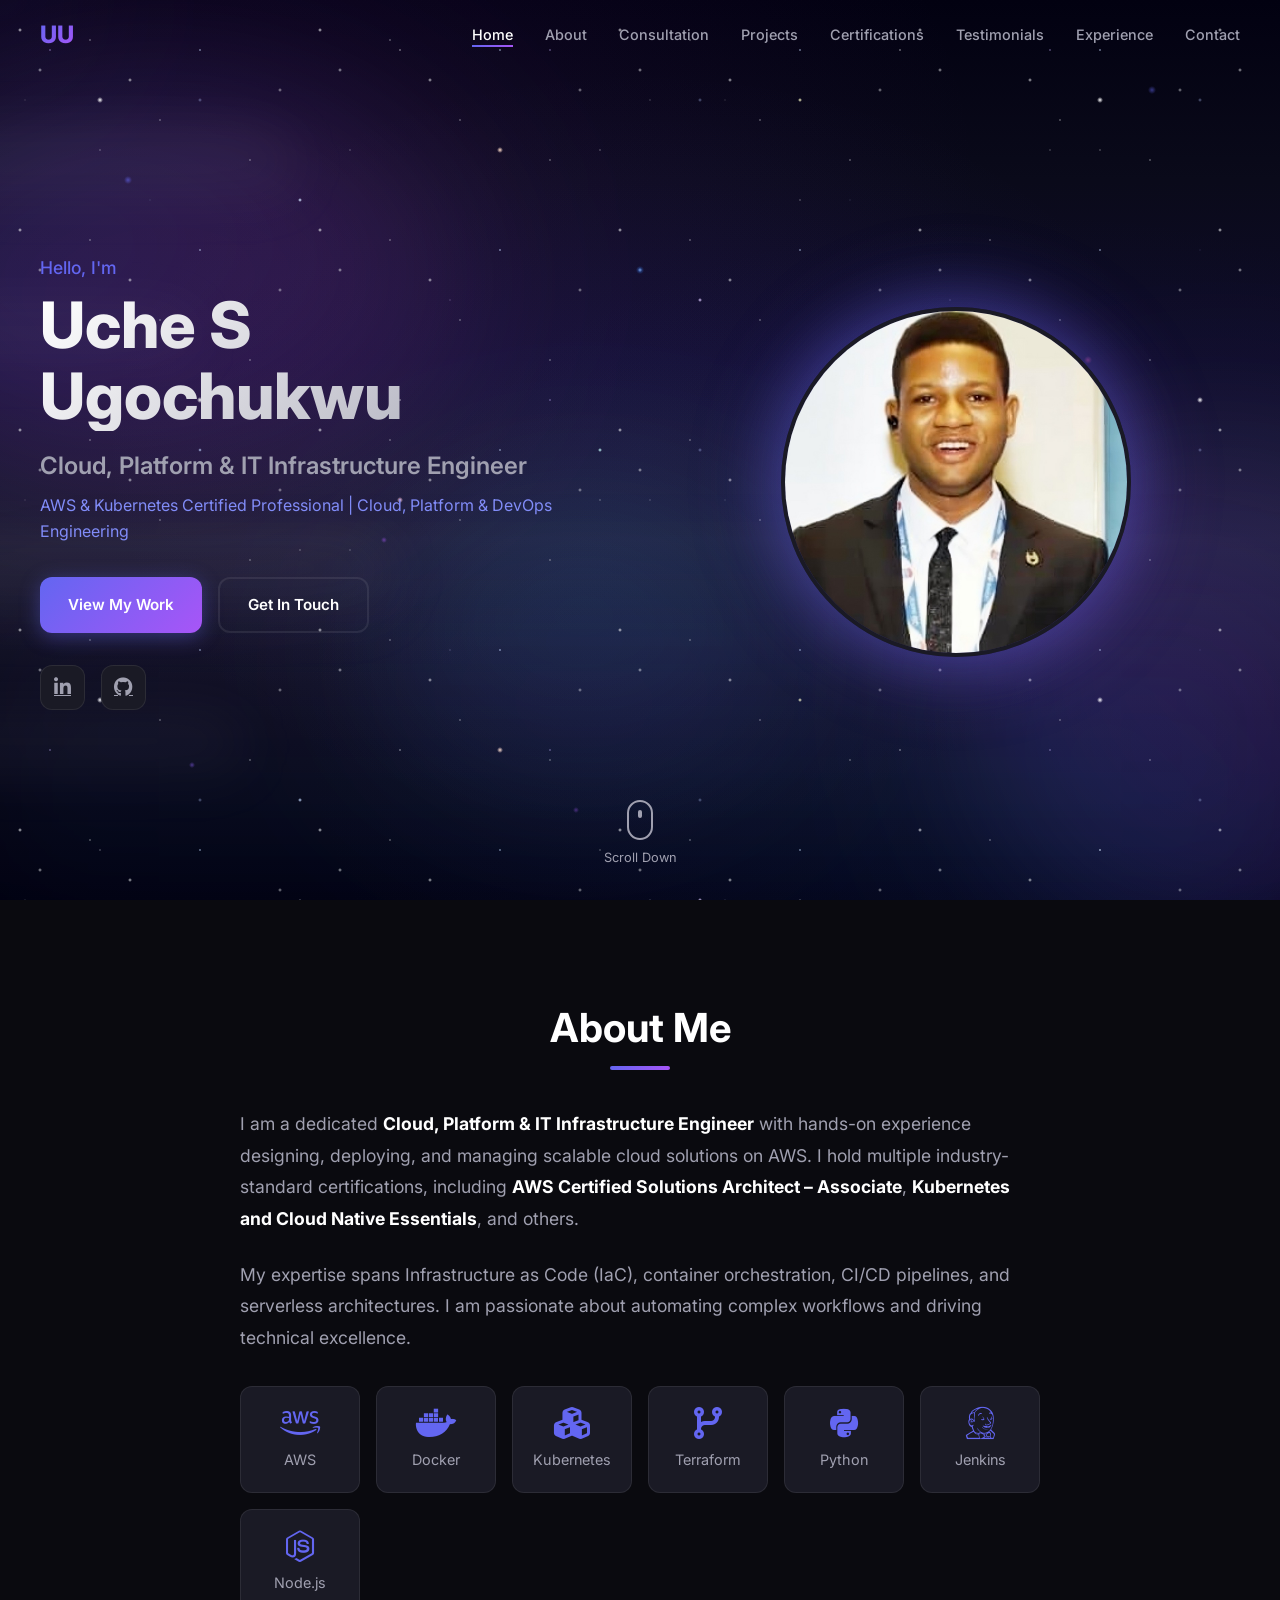
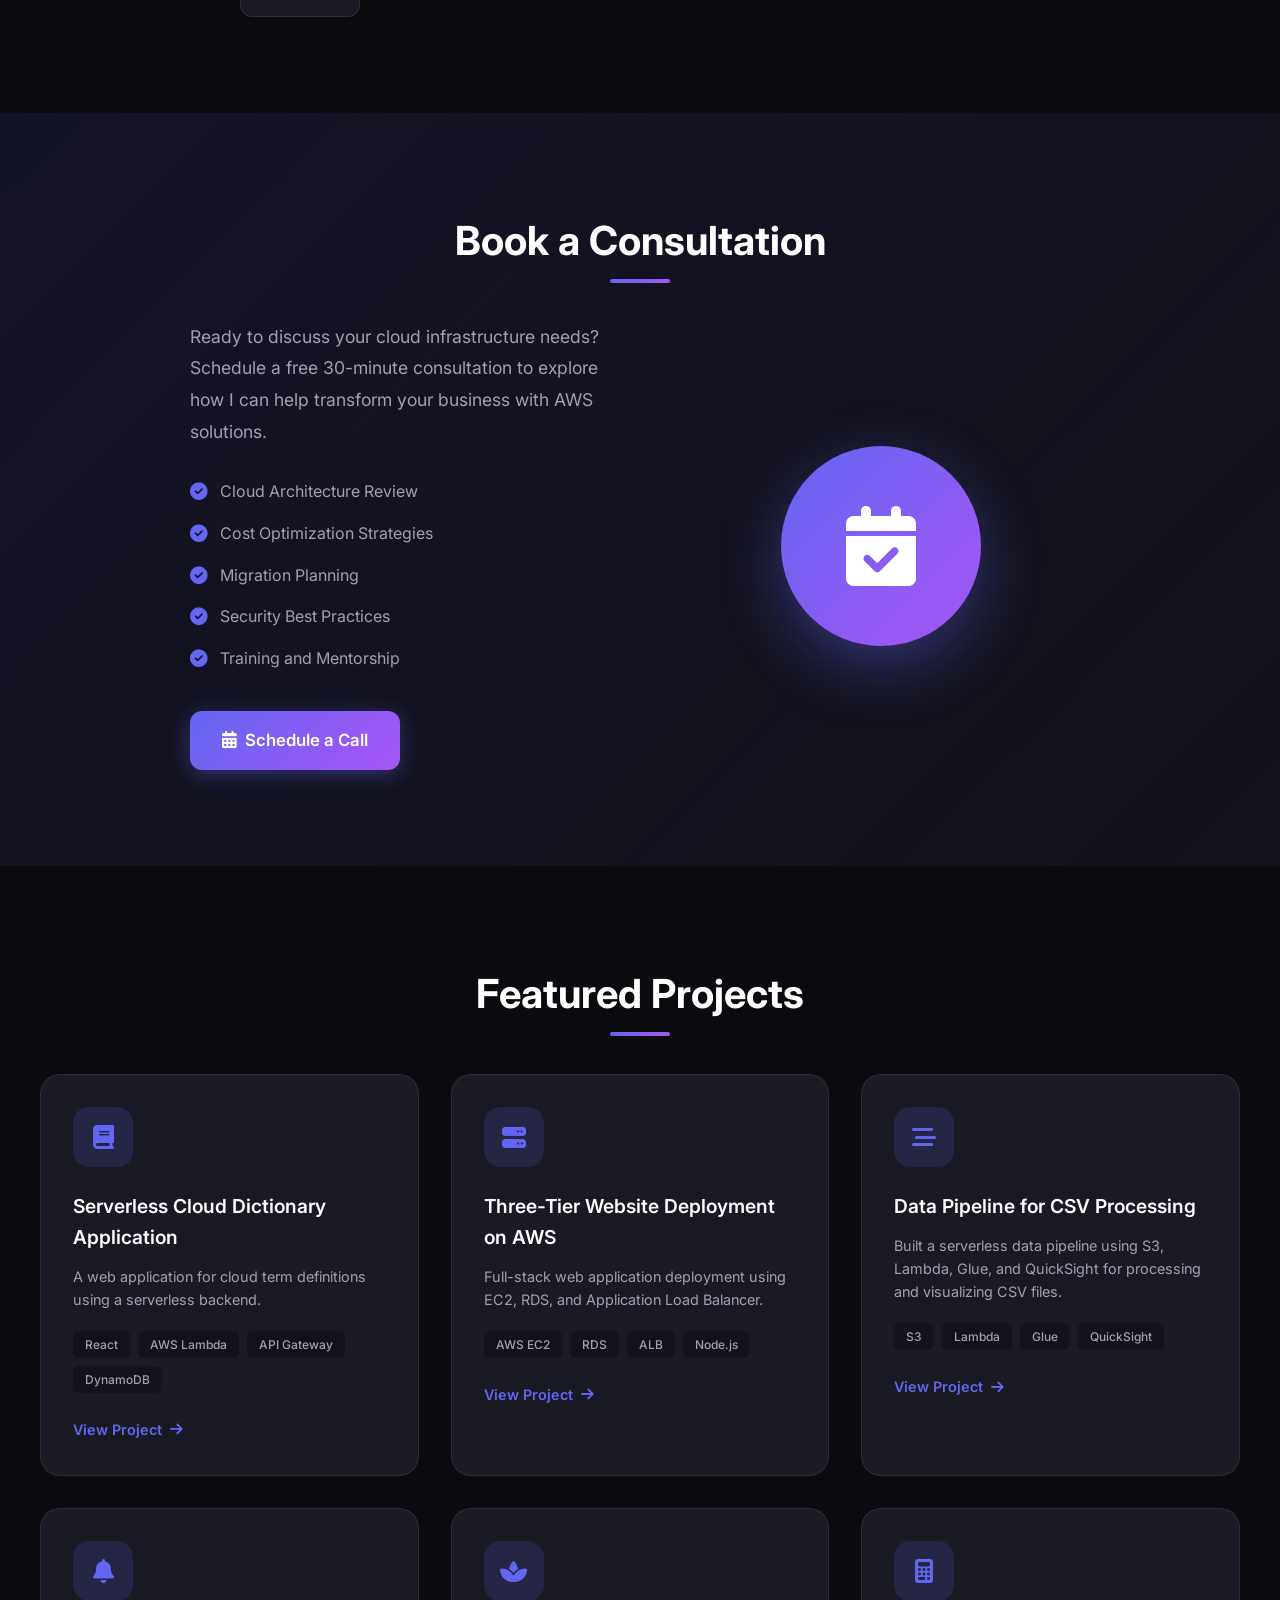
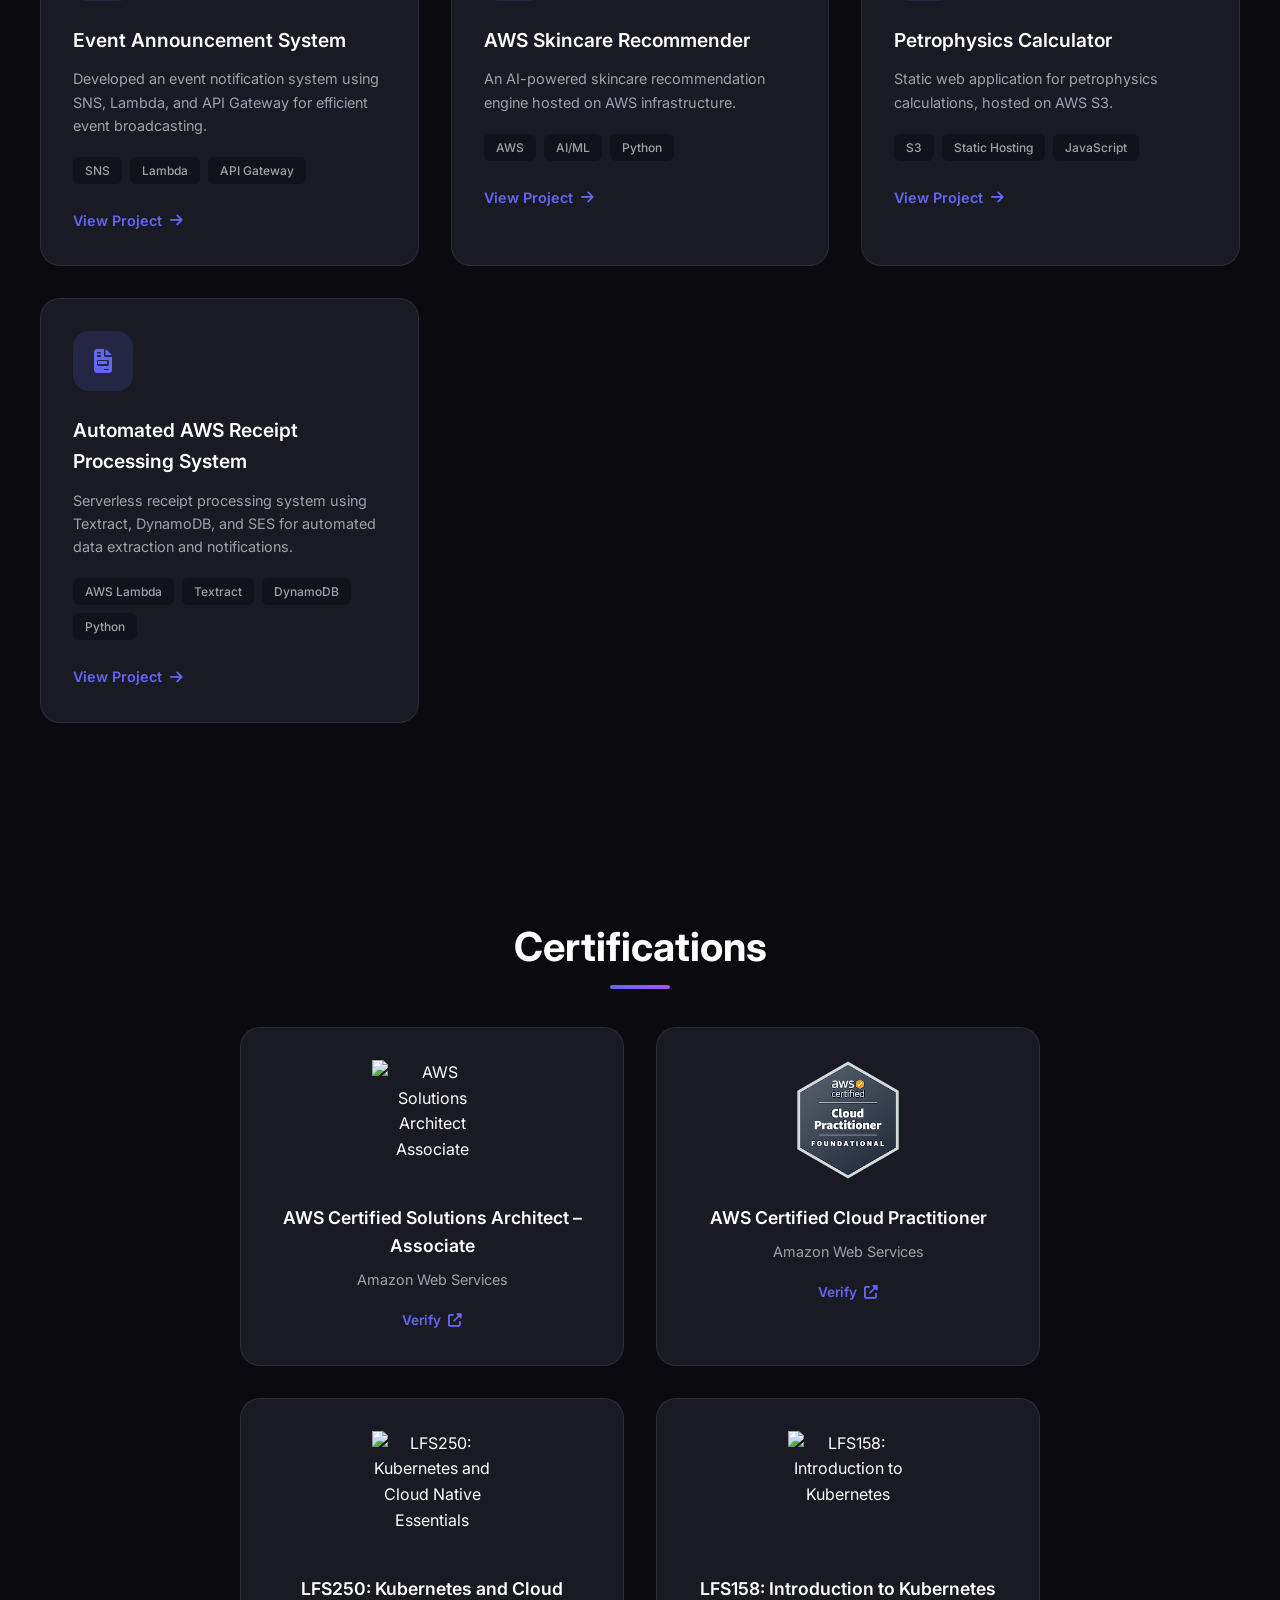
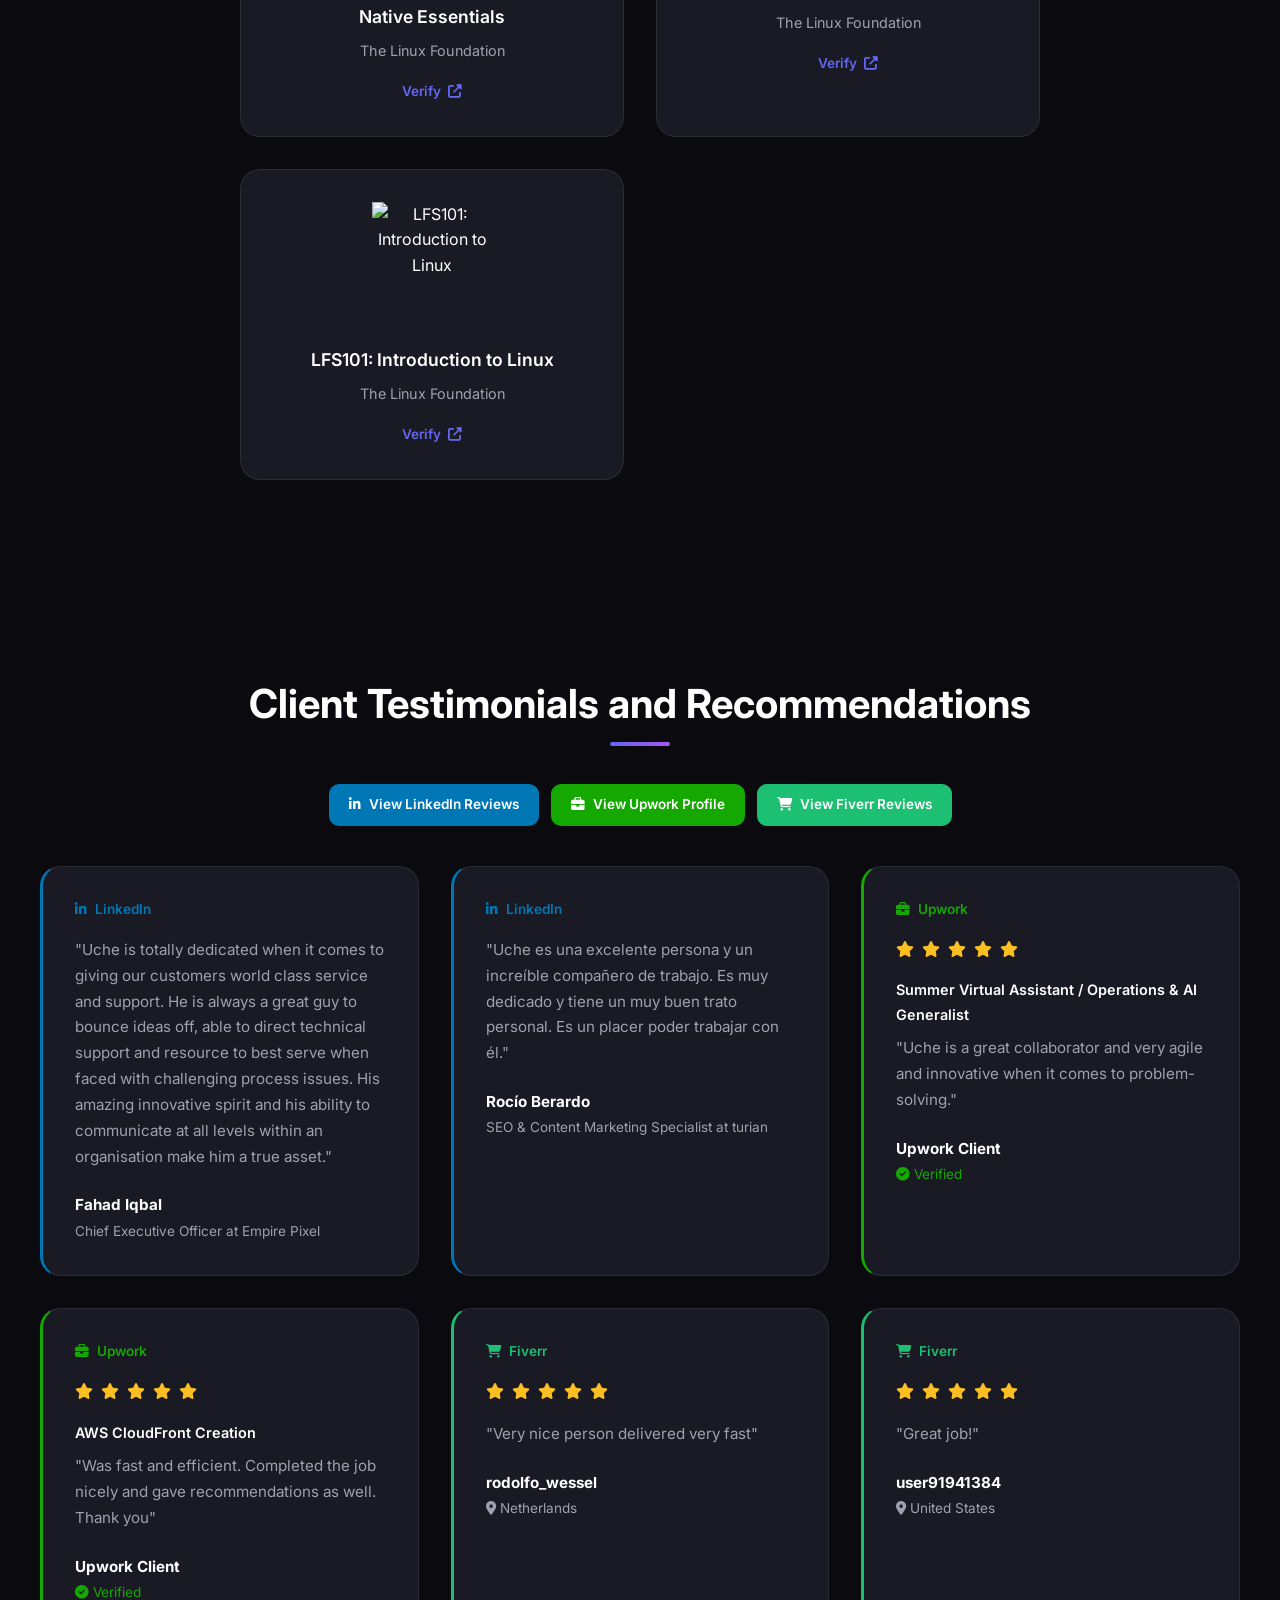
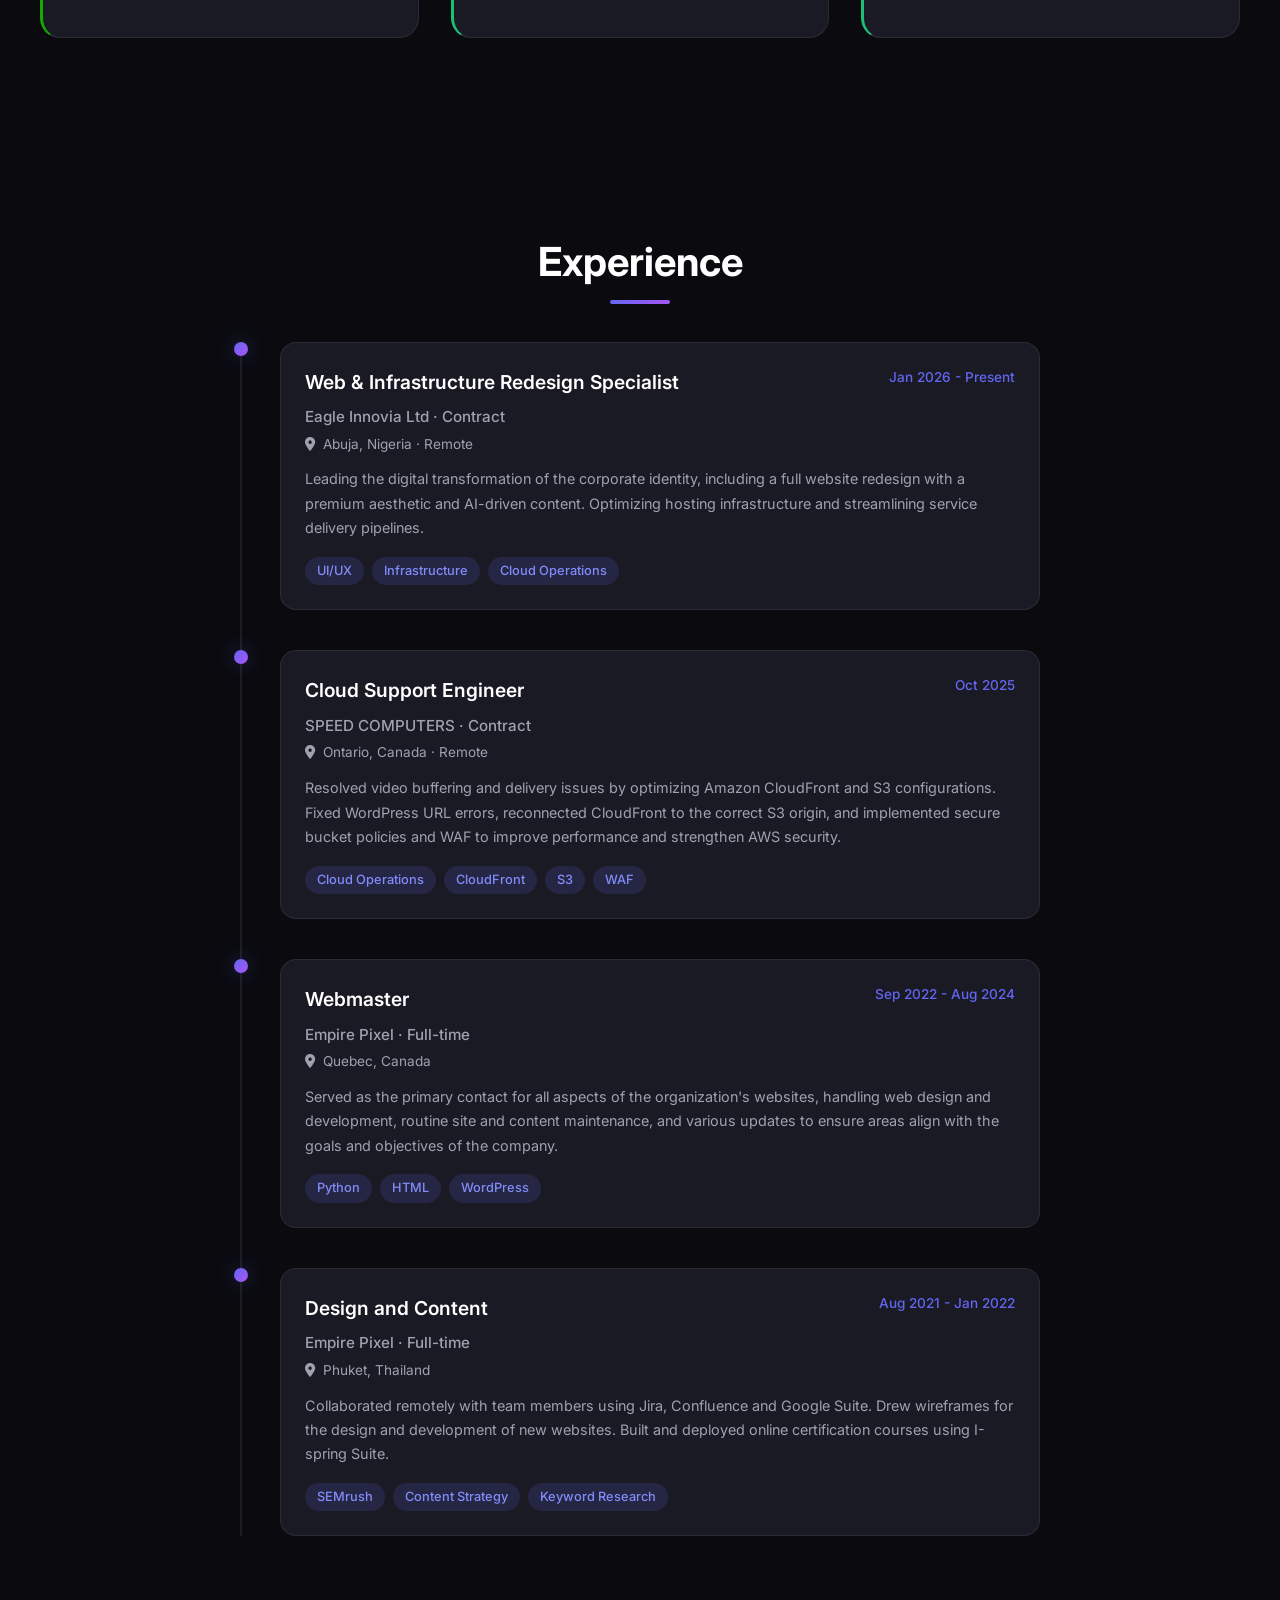
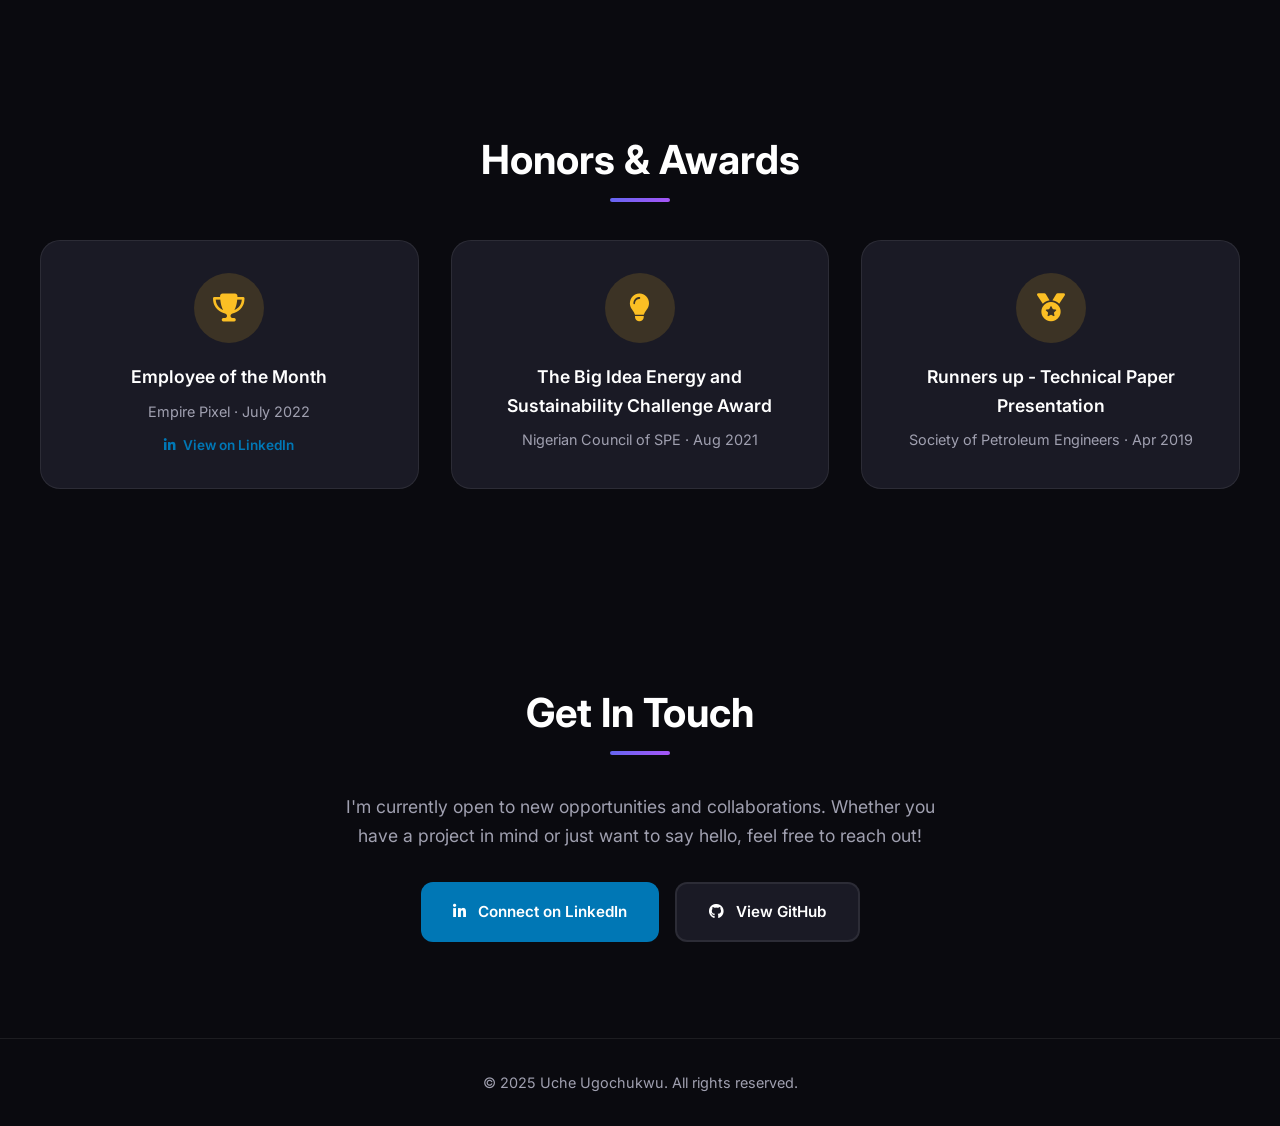
==== commit 1fd57160: "Remove Eagle Innovia and FastAPI projects" ====
--- a/index.html
+++ b/index.html
@@ -194,40 +194,7 @@
         <div class="container">
             <h2 class="section-title">Featured Projects</h2>
             <div class="projects-grid">
-                <div class="project-card">
-                    <div class="project-icon">
-                        <i class="fas fa-paint-brush"></i>
-                    </div>
-                    <h3>Eagle Innovia Website Redesign</h3>
-                    <p>Comprehensive redesign of the corporate website with a premium dark-mode aesthetic and AI-enhanced assets.</p>
-                    <div class="project-tech">
-                        <span>Modern CSS</span>
-                        <span>JavaScript</span>
-                        <span>AI Integration</span>
-                        <span>UI/UX</span>
-                    </div>
-                    <a href="https://github.com/Sosthenes-arch/eagle-innovia"
-                        target="_blank" class="project-link">
-                        View Project <i class="fas fa-arrow-right"></i>
-                    </a>
-                </div>
-                <div class="project-card">
-                    <div class="project-icon">
-                        <i class="fas fa-bolt"></i>
-                    </div>
-                    <h3>FastAPI Number Classifier API</h3>
-                    <p>High-performance REST API that classifies numbers based on mathematical properties and provides fun facts.</p>
-                    <div class="project-tech">
-                        <span>FastAPI</span>
-                        <span>Python</span>
-                        <span>REST API</span>
-                        <span>Clean Code</span>
-                    </div>
-                    <a href="https://github.com/Sosthenes-arch/fastapi-number-classifier"
-                        target="_blank" class="project-link">
-                        View Project <i class="fas fa-arrow-right"></i>
-                    </a>
-                </div>
+
                 <div class="project-card">
                     <div class="project-icon">
                         <i class="fas fa-book"></i>
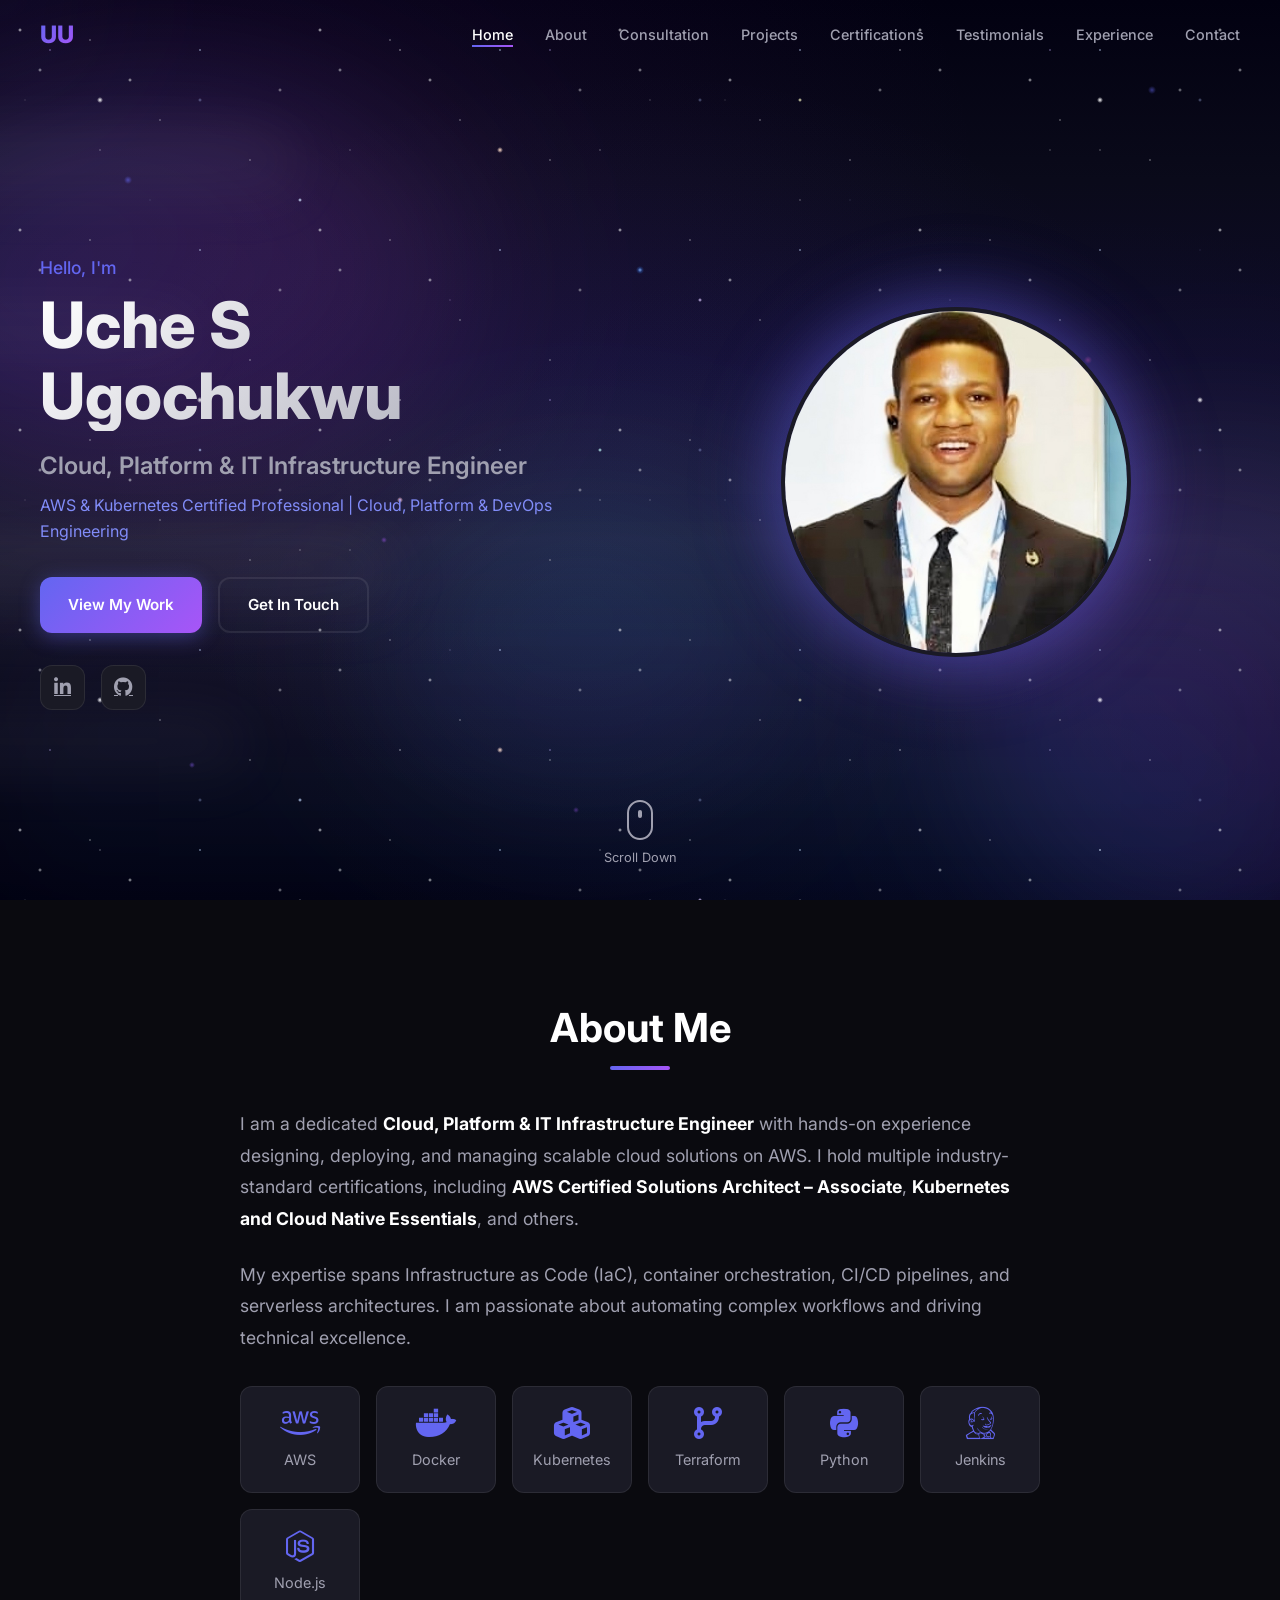
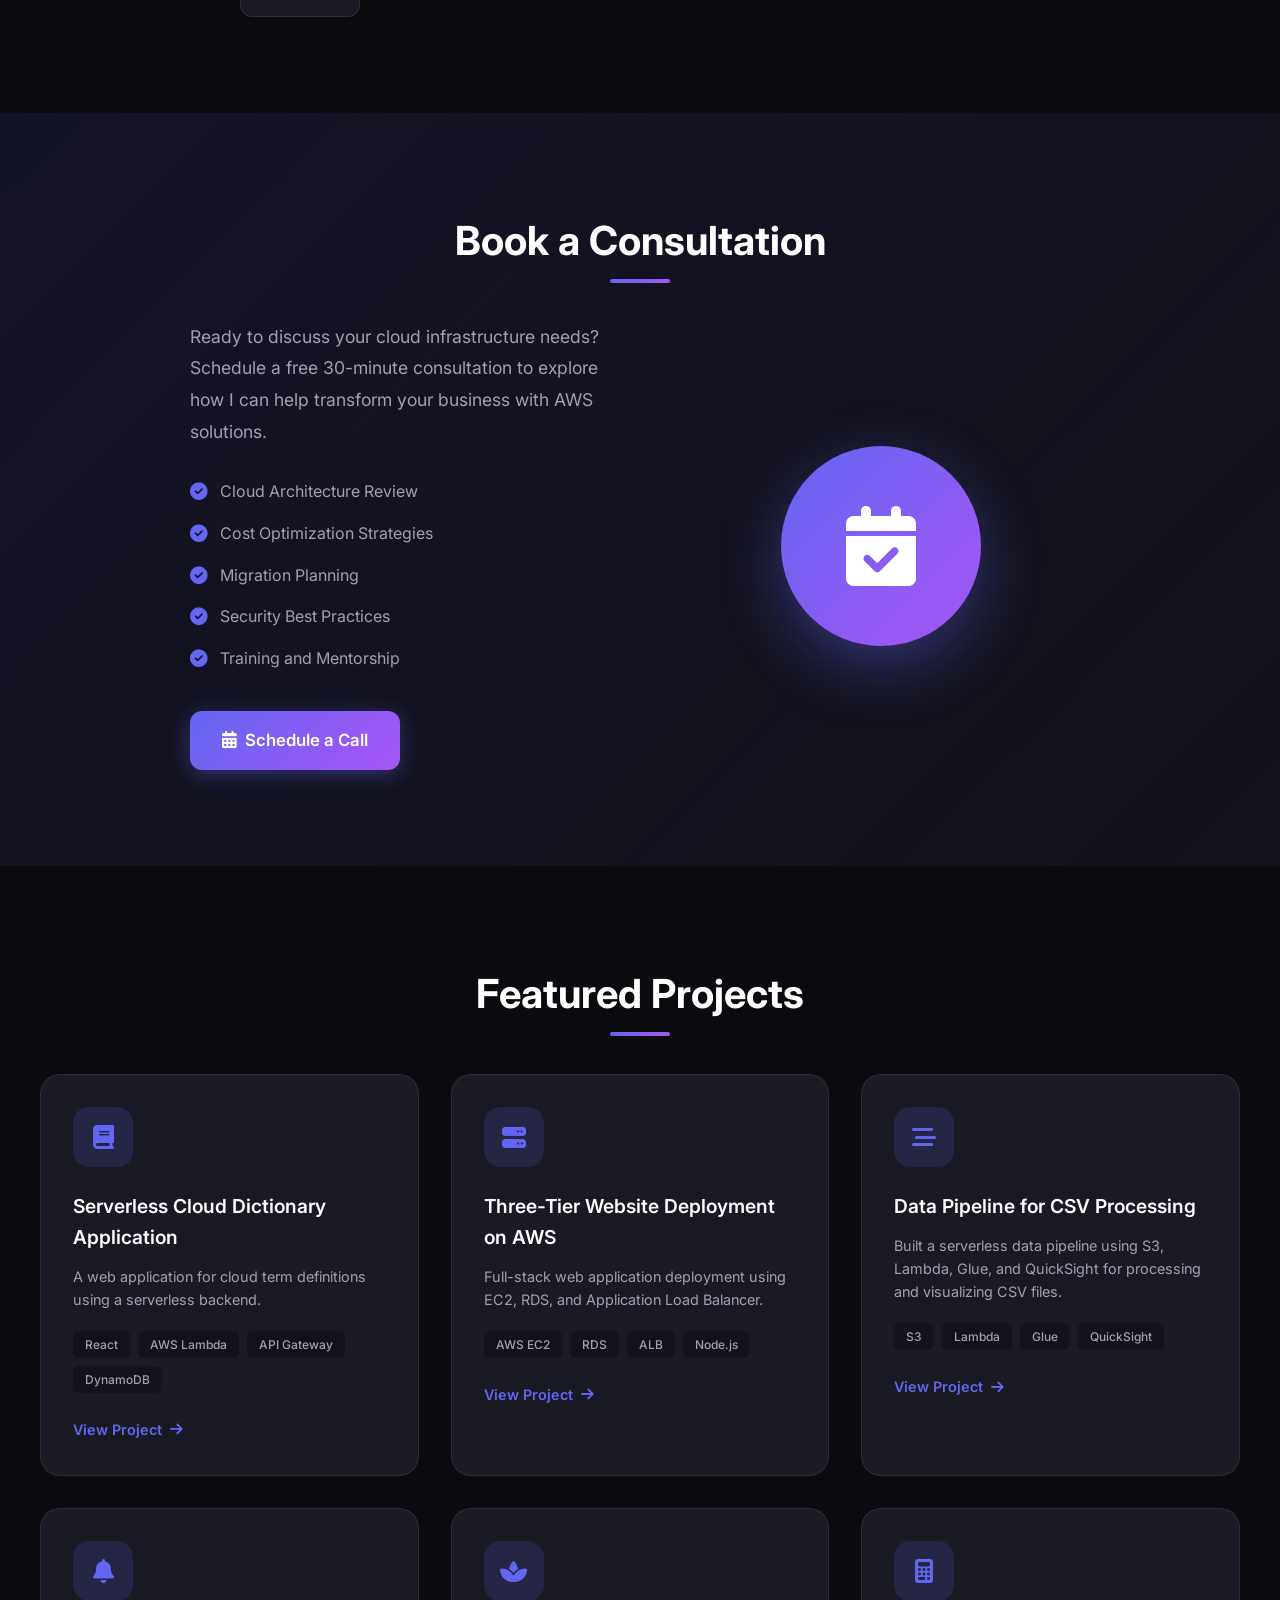
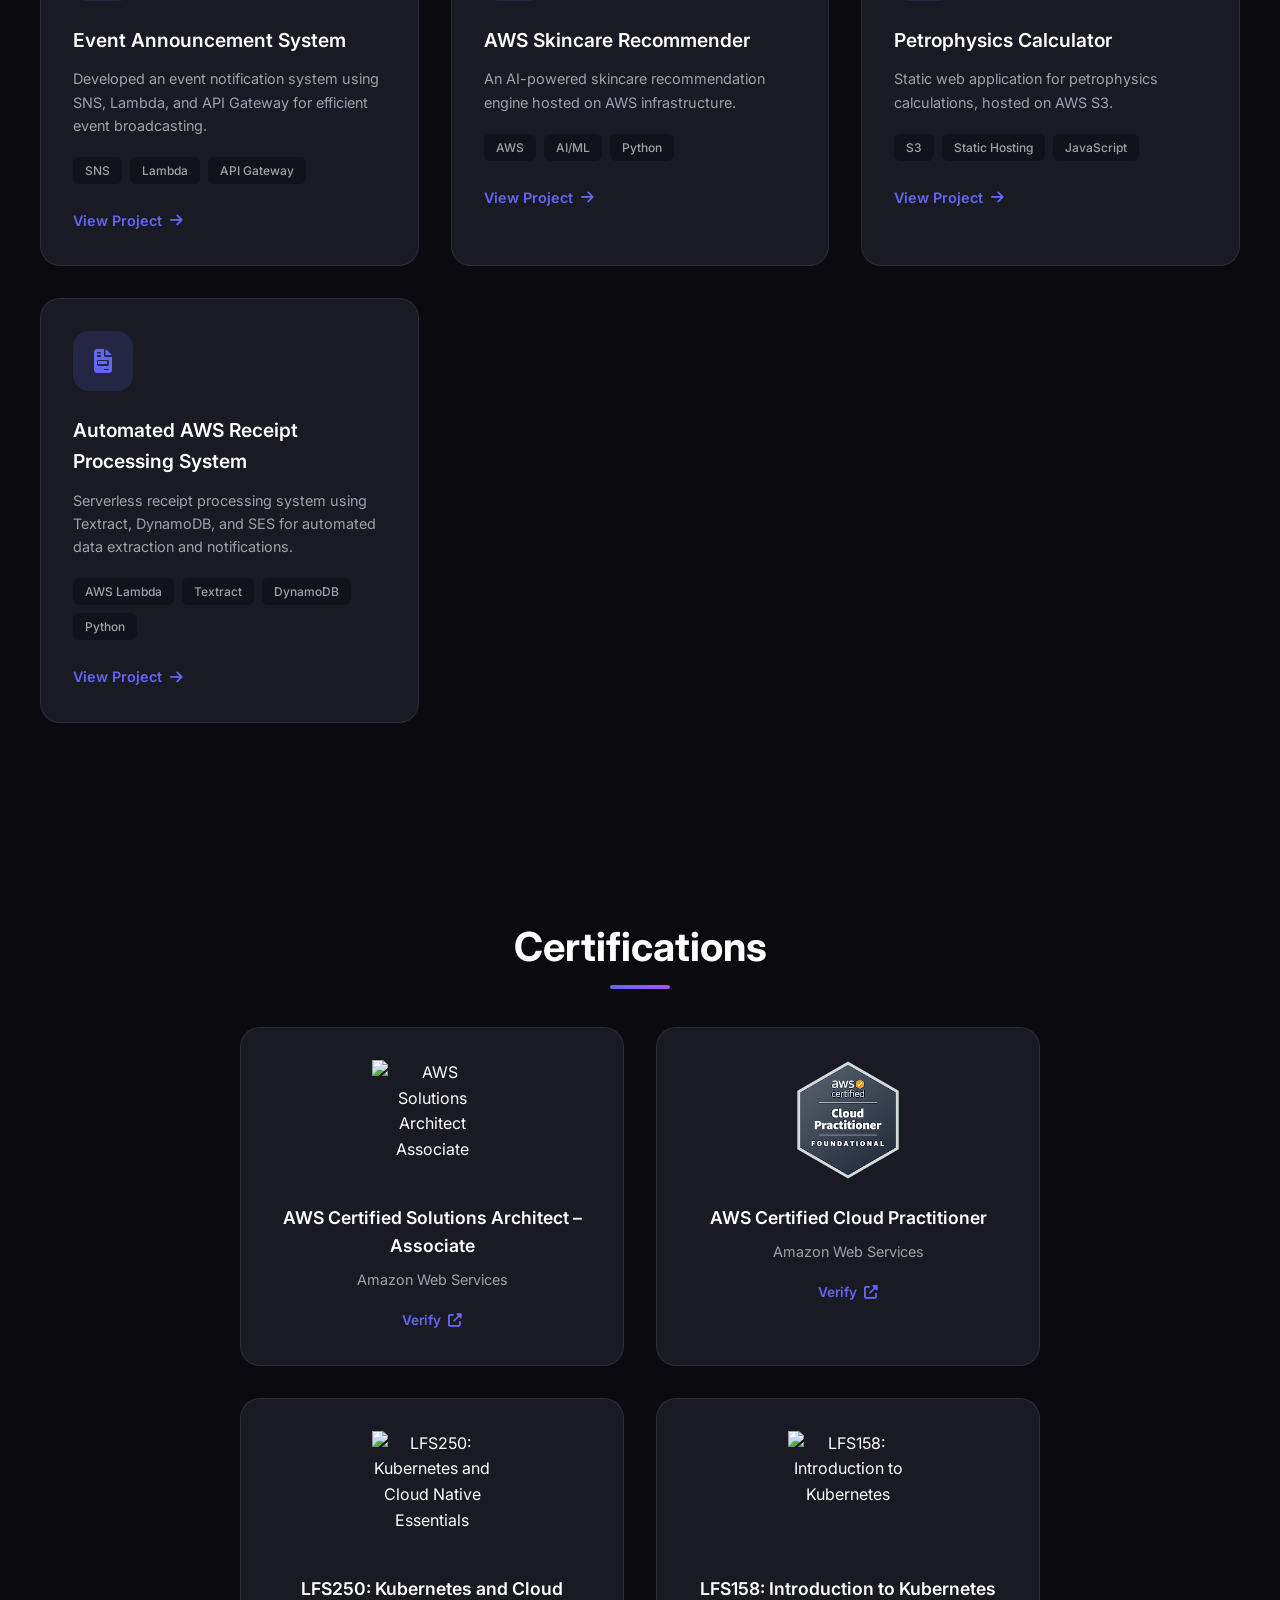
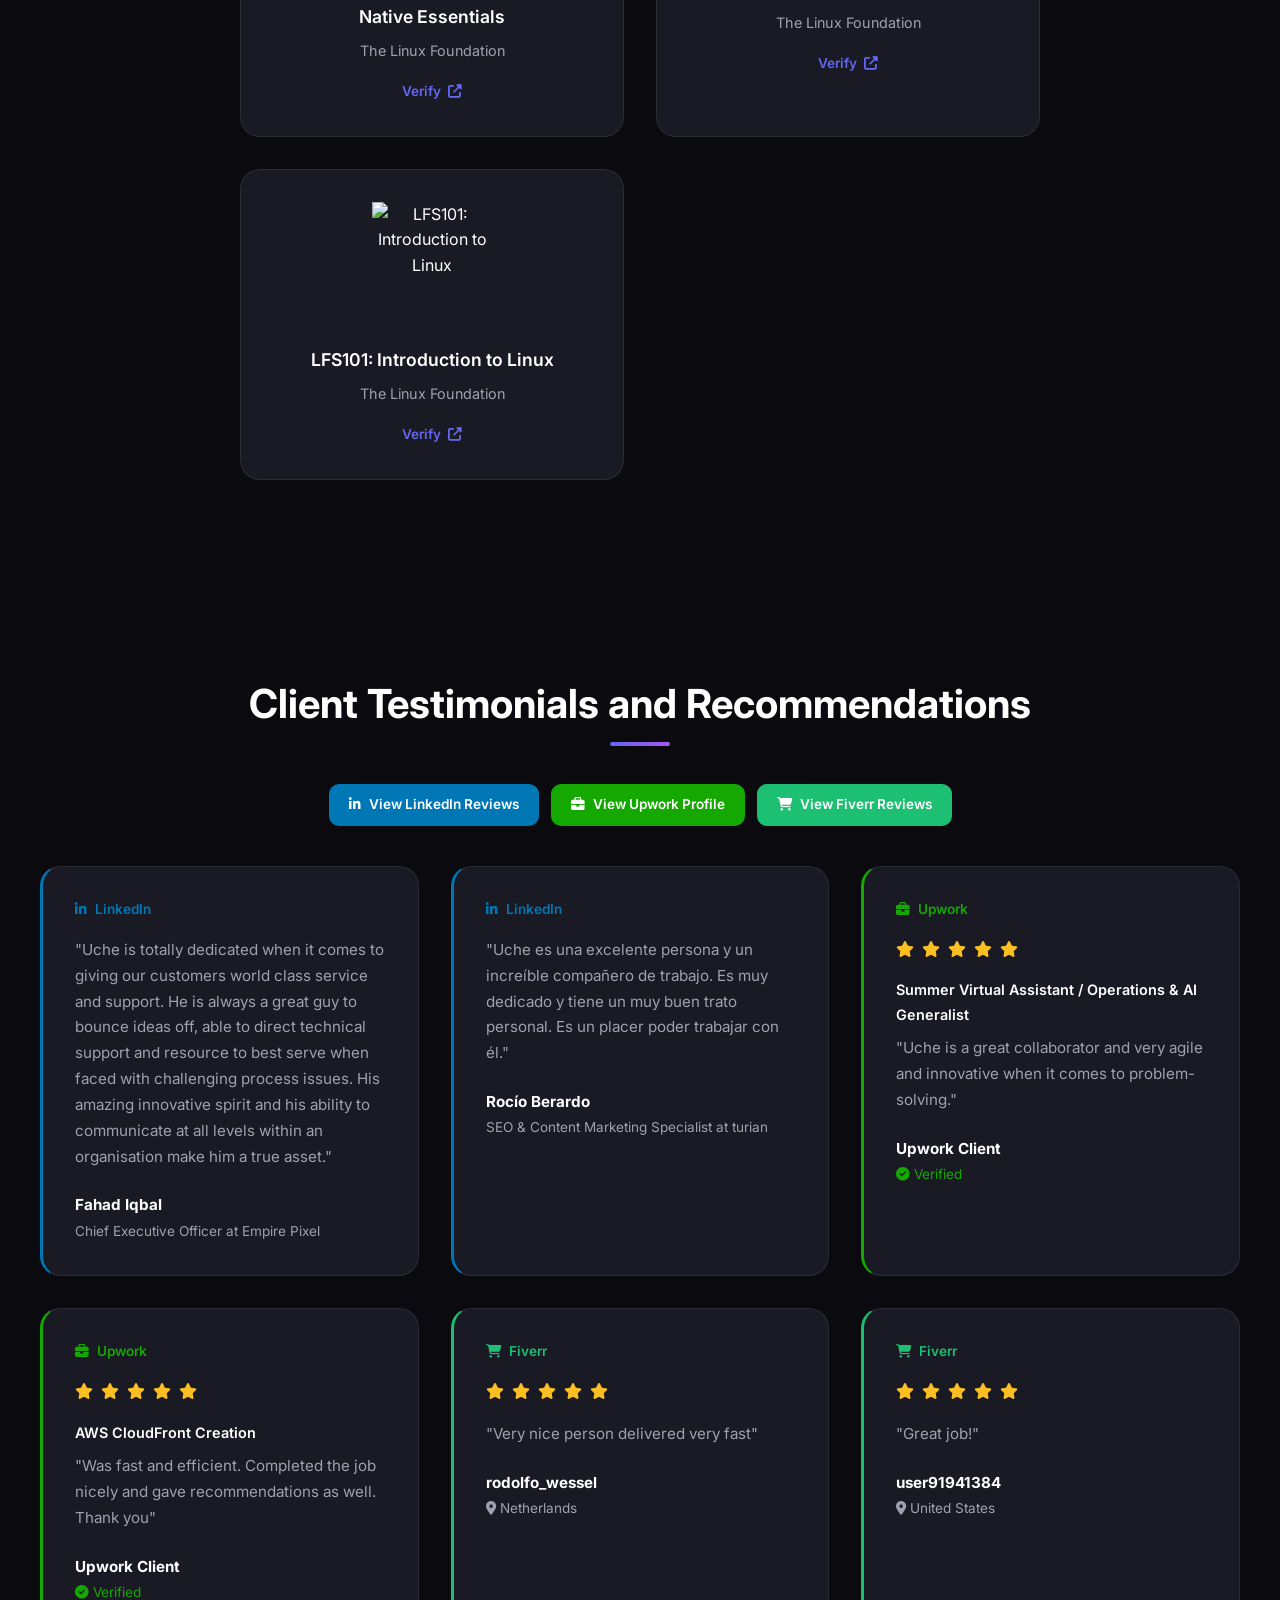
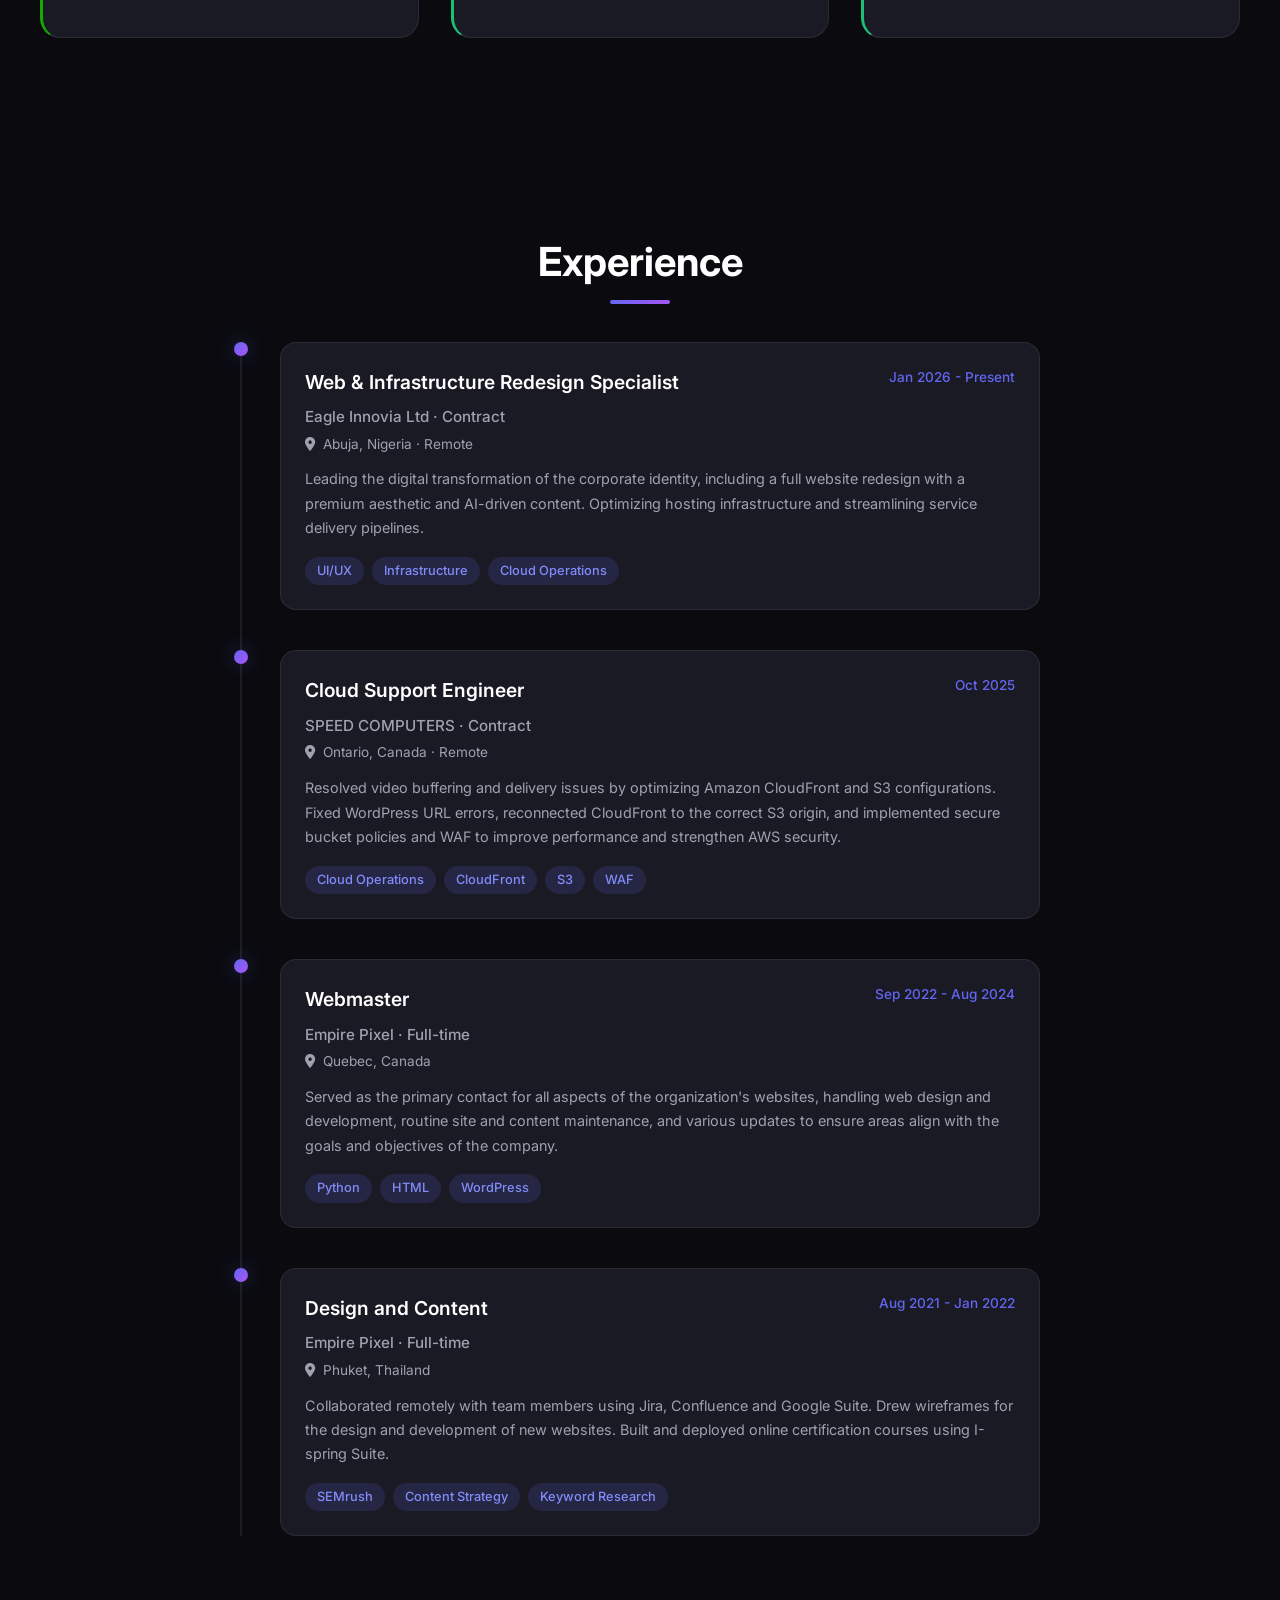
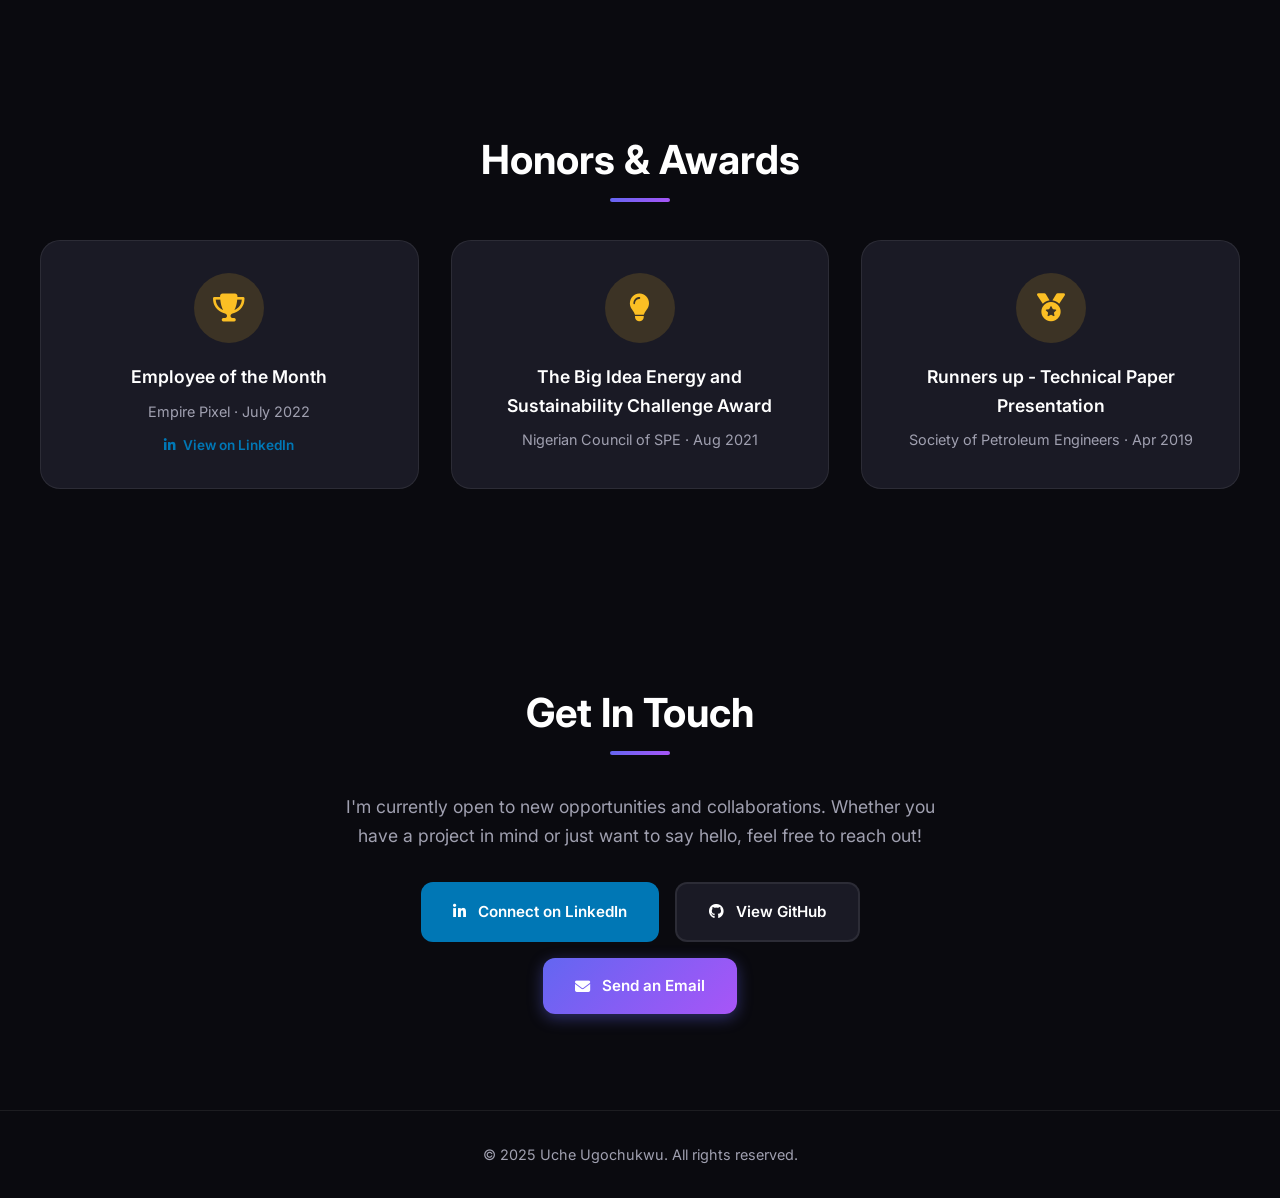
==== commit 3bdc5456: "Add protected email contact with JS obfuscation and styling" ====
--- a/index.html
+++ b/index.html
@@ -665,6 +665,9 @@
                     <a href="https://github.com/Sosthenes-arch" target="_blank" class="contact-btn github">
                         <i class="fab fa-github"></i> View GitHub
                     </a>
+                    <a href="#" id="email-contact" class="contact-btn email">
+                        <i class="fas fa-envelope"></i> Send an Email
+                    </a>
                 </div>
             </div>
         </div>
--- a/styles.css
+++ b/styles.css
@@ -1645,6 +1645,17 @@
   transform: translateY(-3px);
 }
 
+.contact-btn.email {
+  background: var(--accent-gradient);
+  color: white;
+  box-shadow: 0 4px 15px var(--accent-glow);
+}
+
+.contact-btn.email:hover {
+  transform: translateY(-3px);
+  box-shadow: 0 8px 25px var(--accent-glow);
+}
+
 /* ========================================
    Consultation Section
    ======================================== */
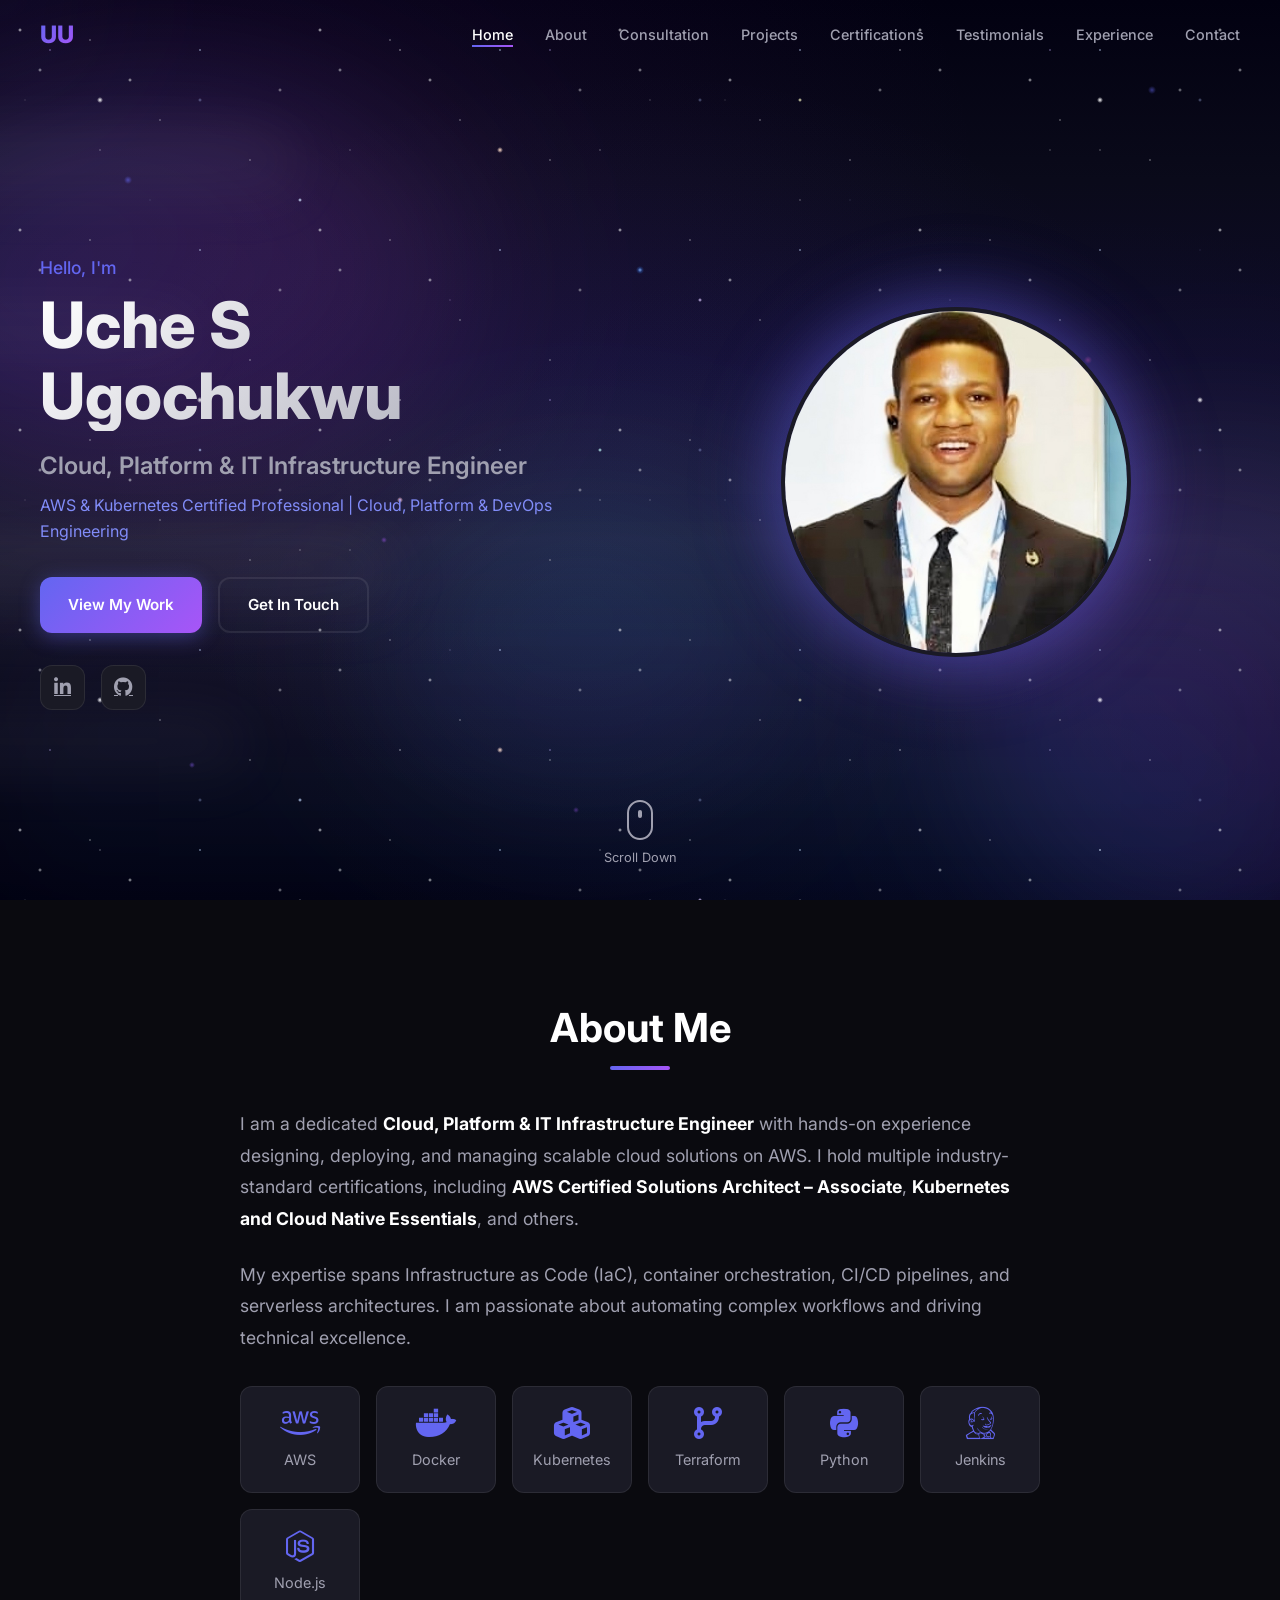
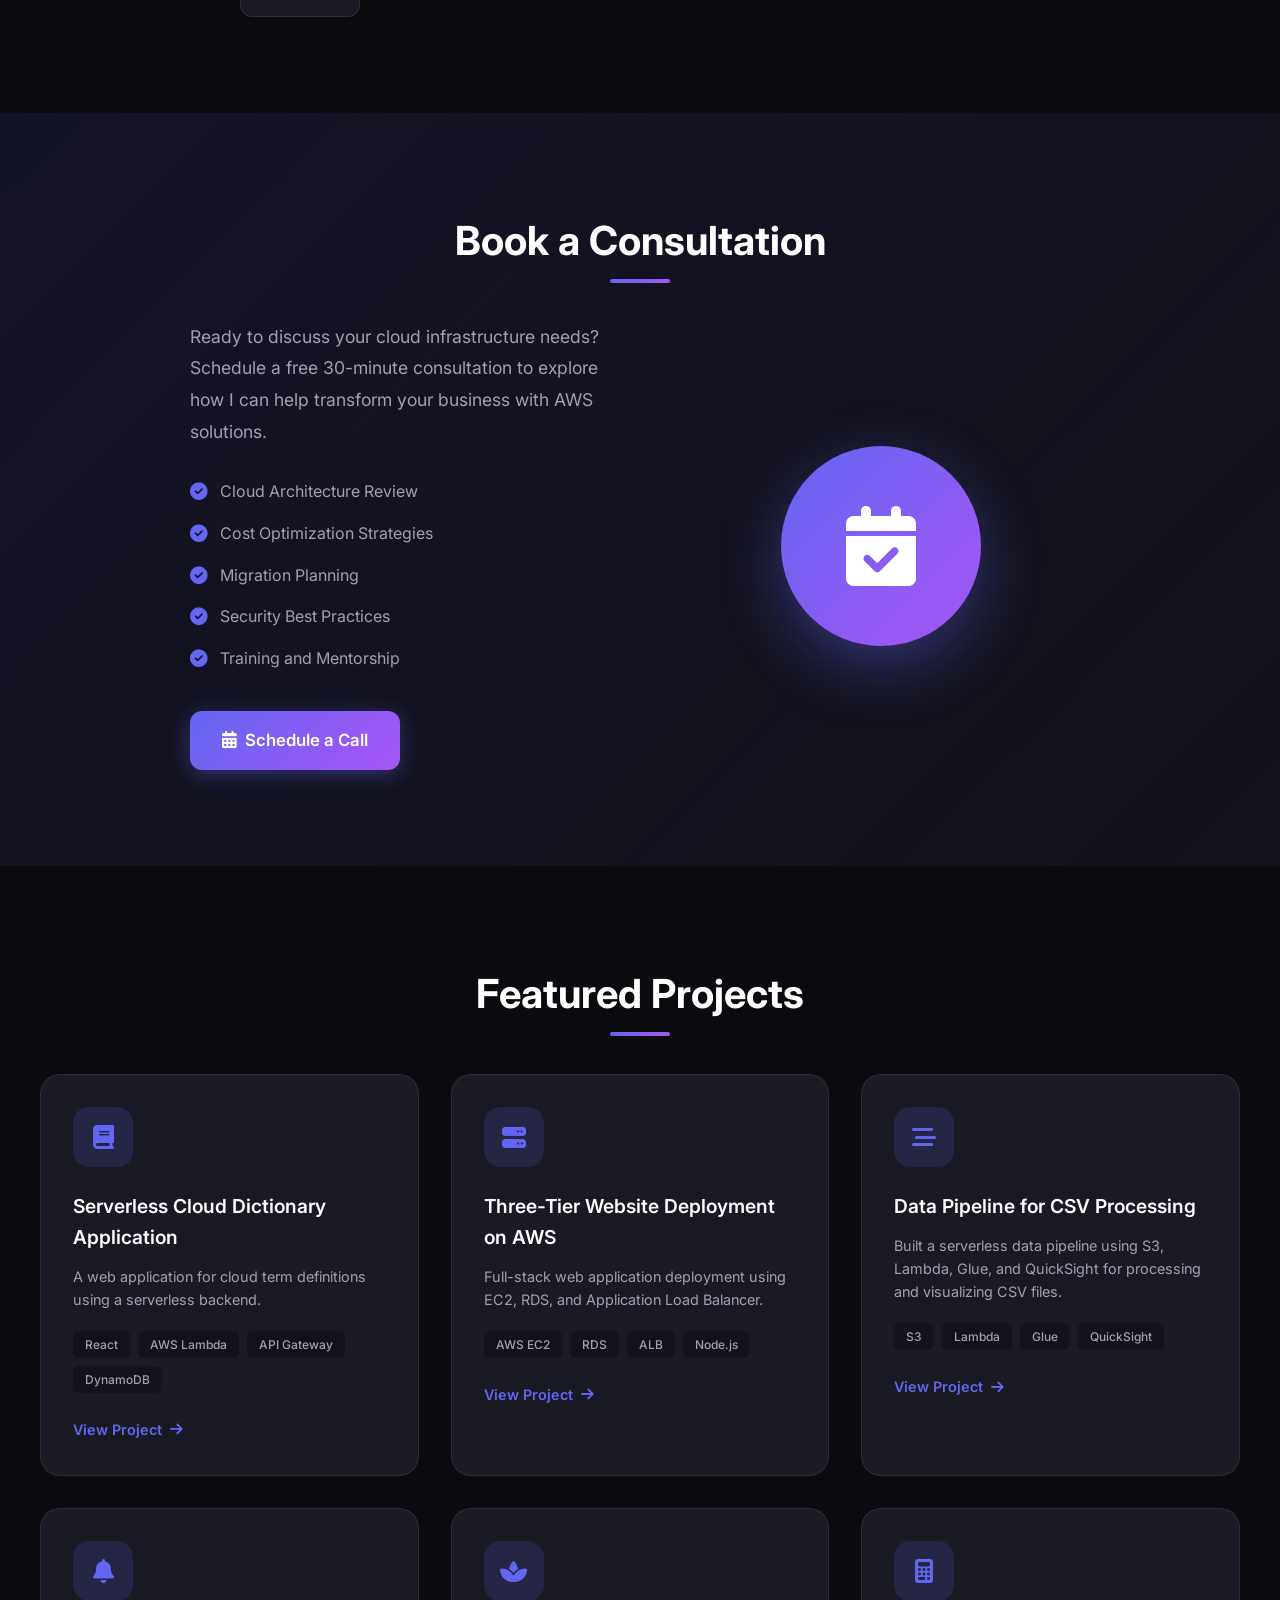
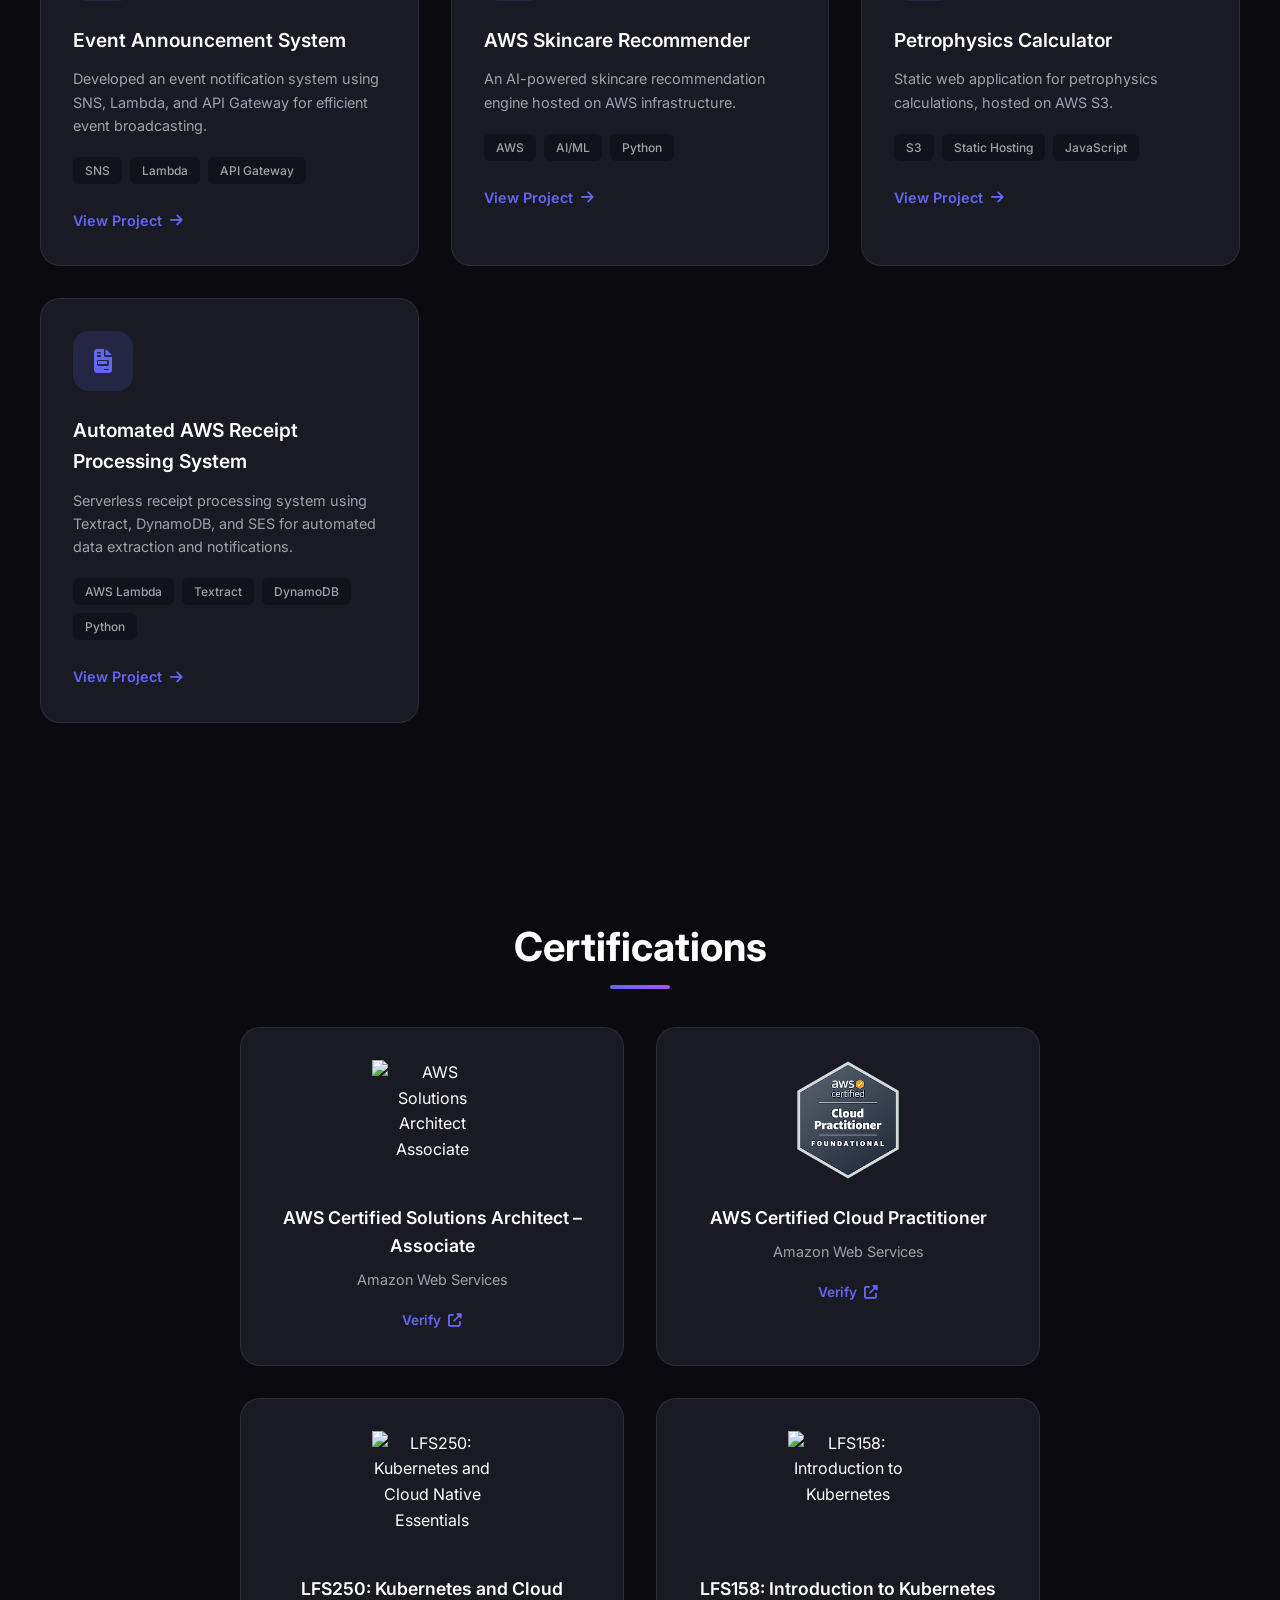
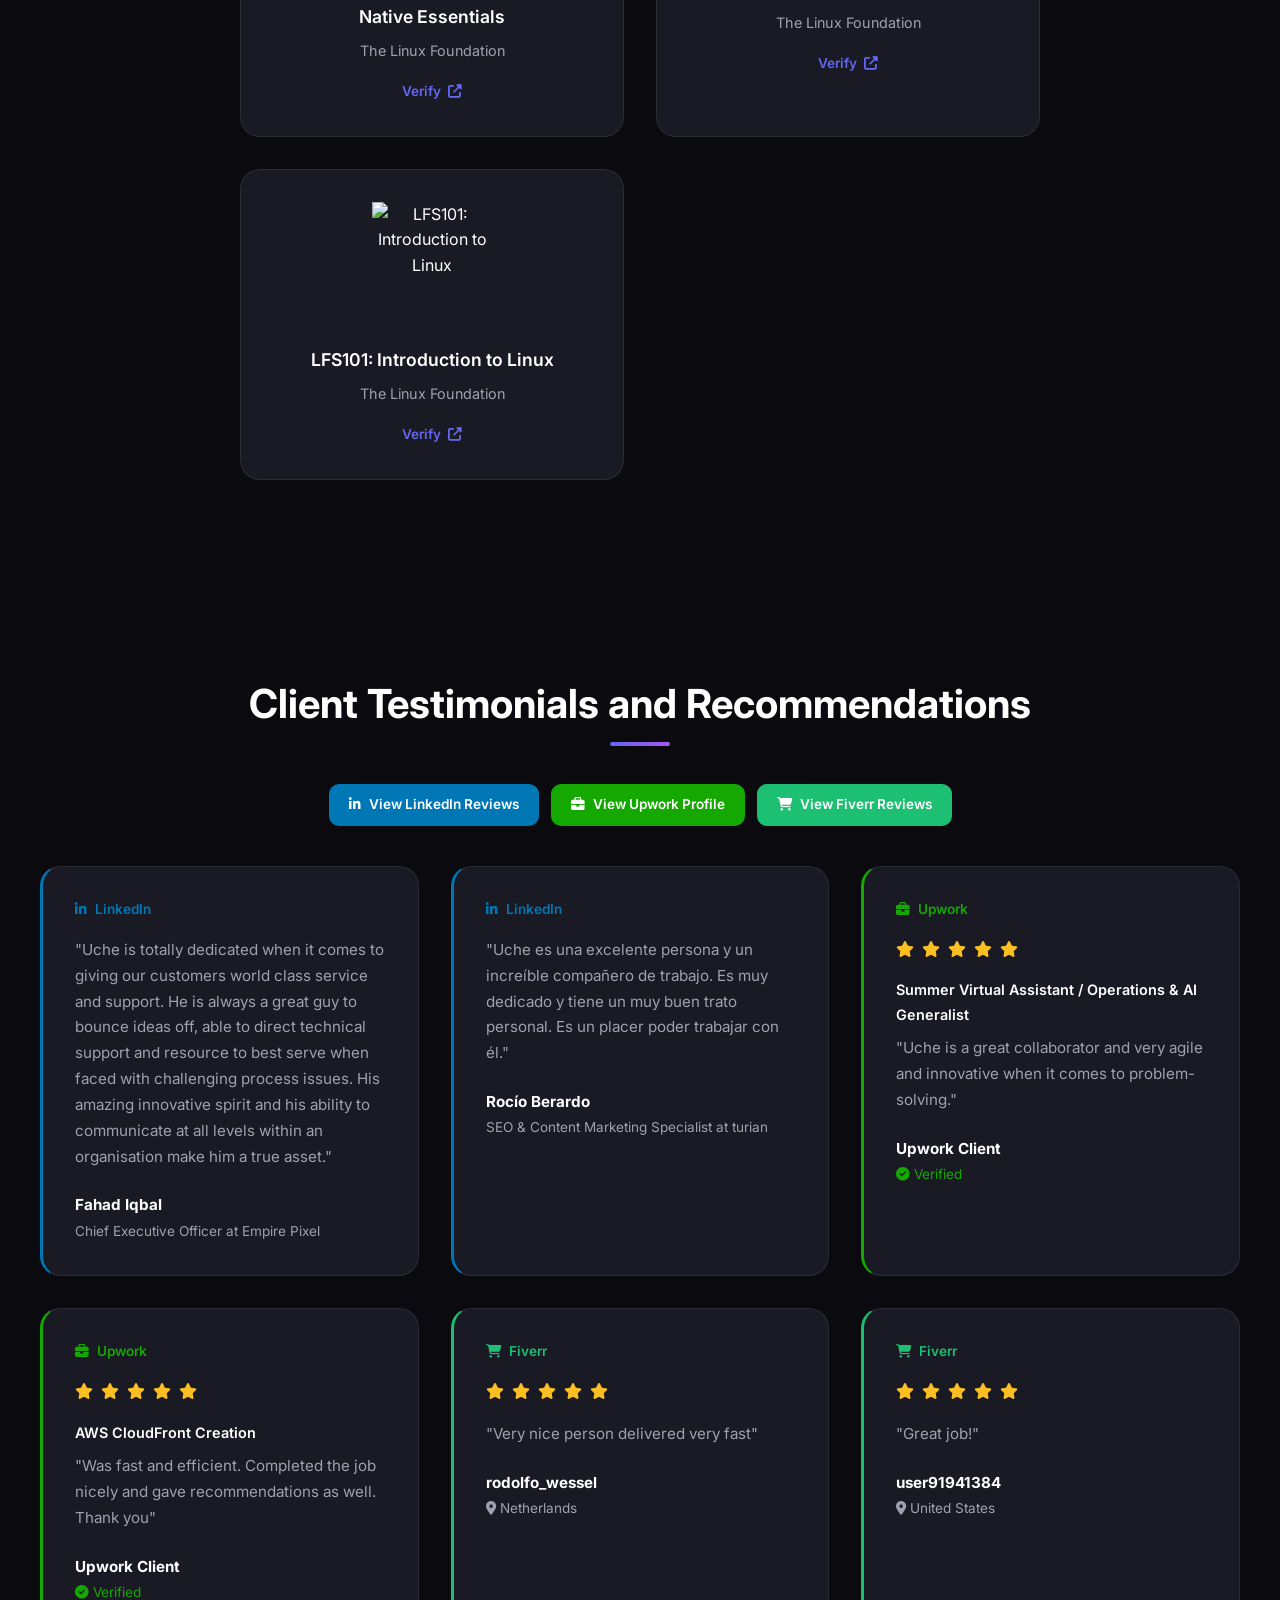
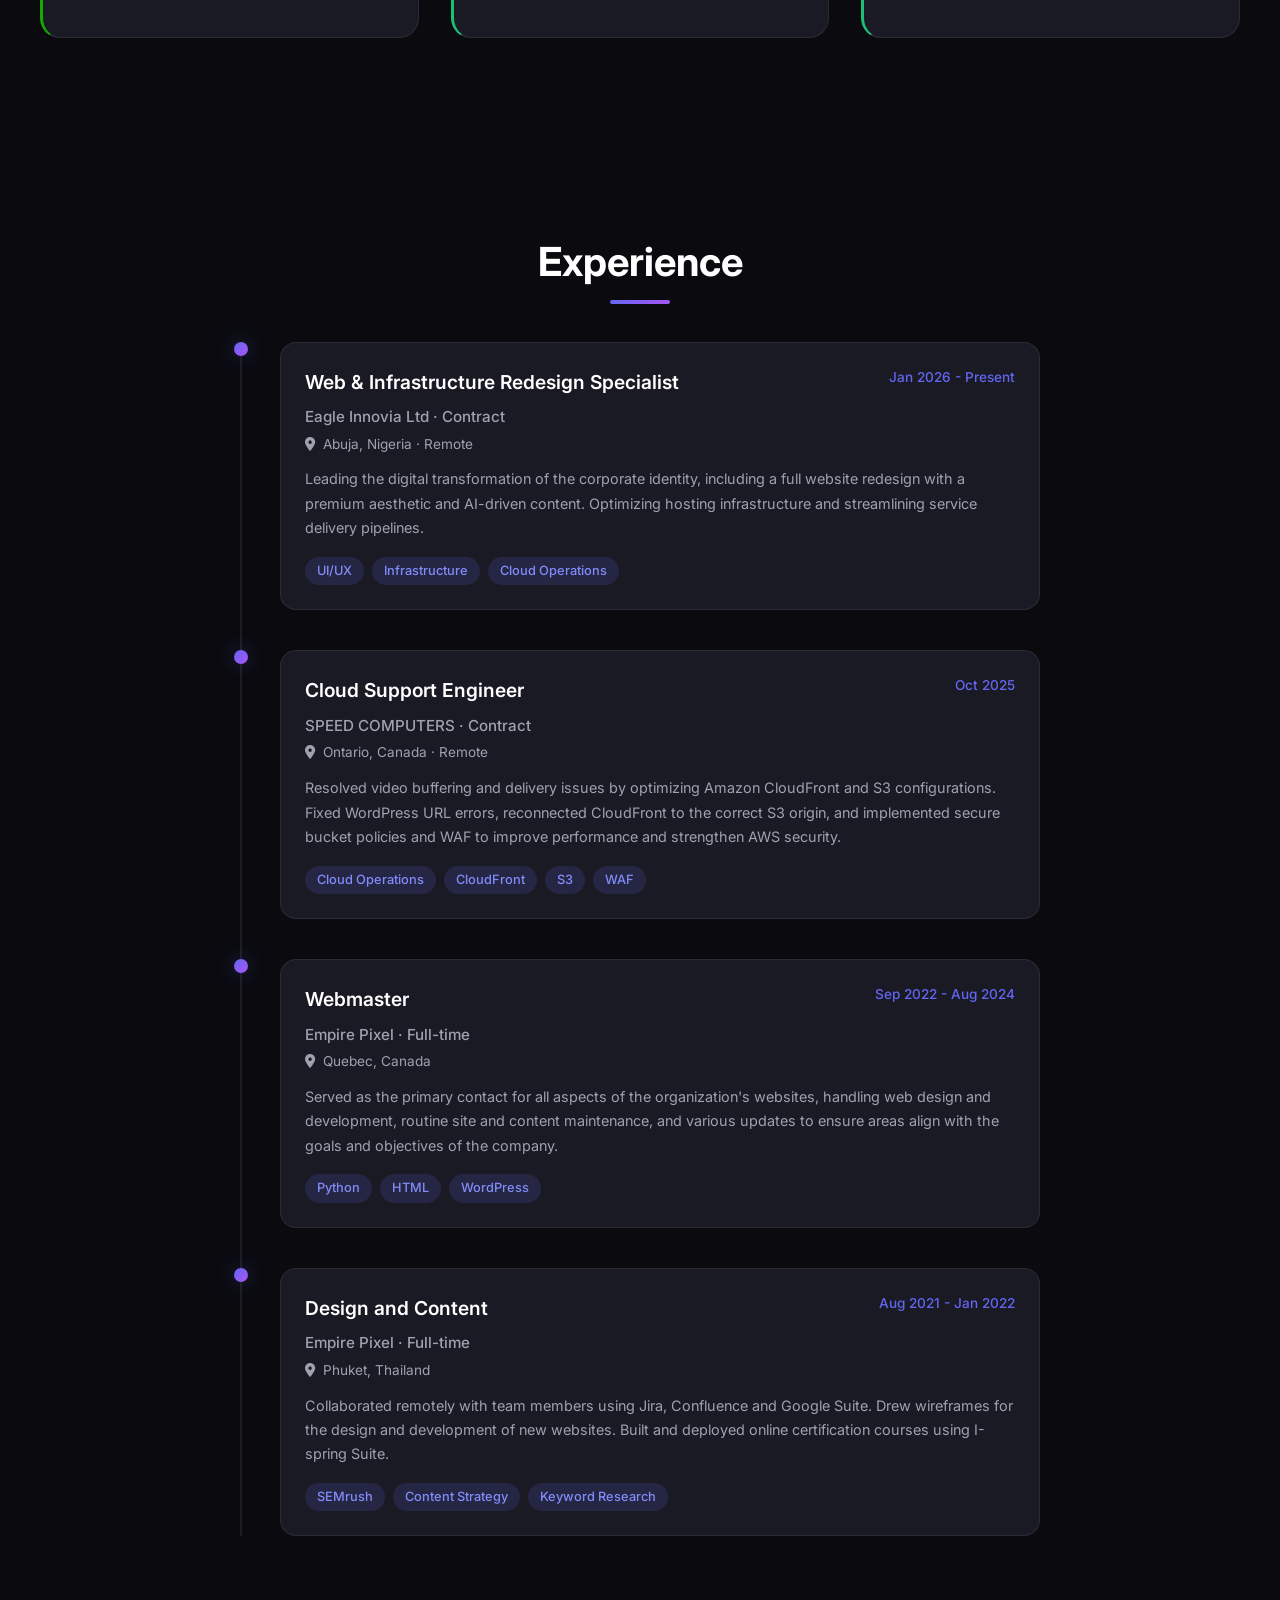
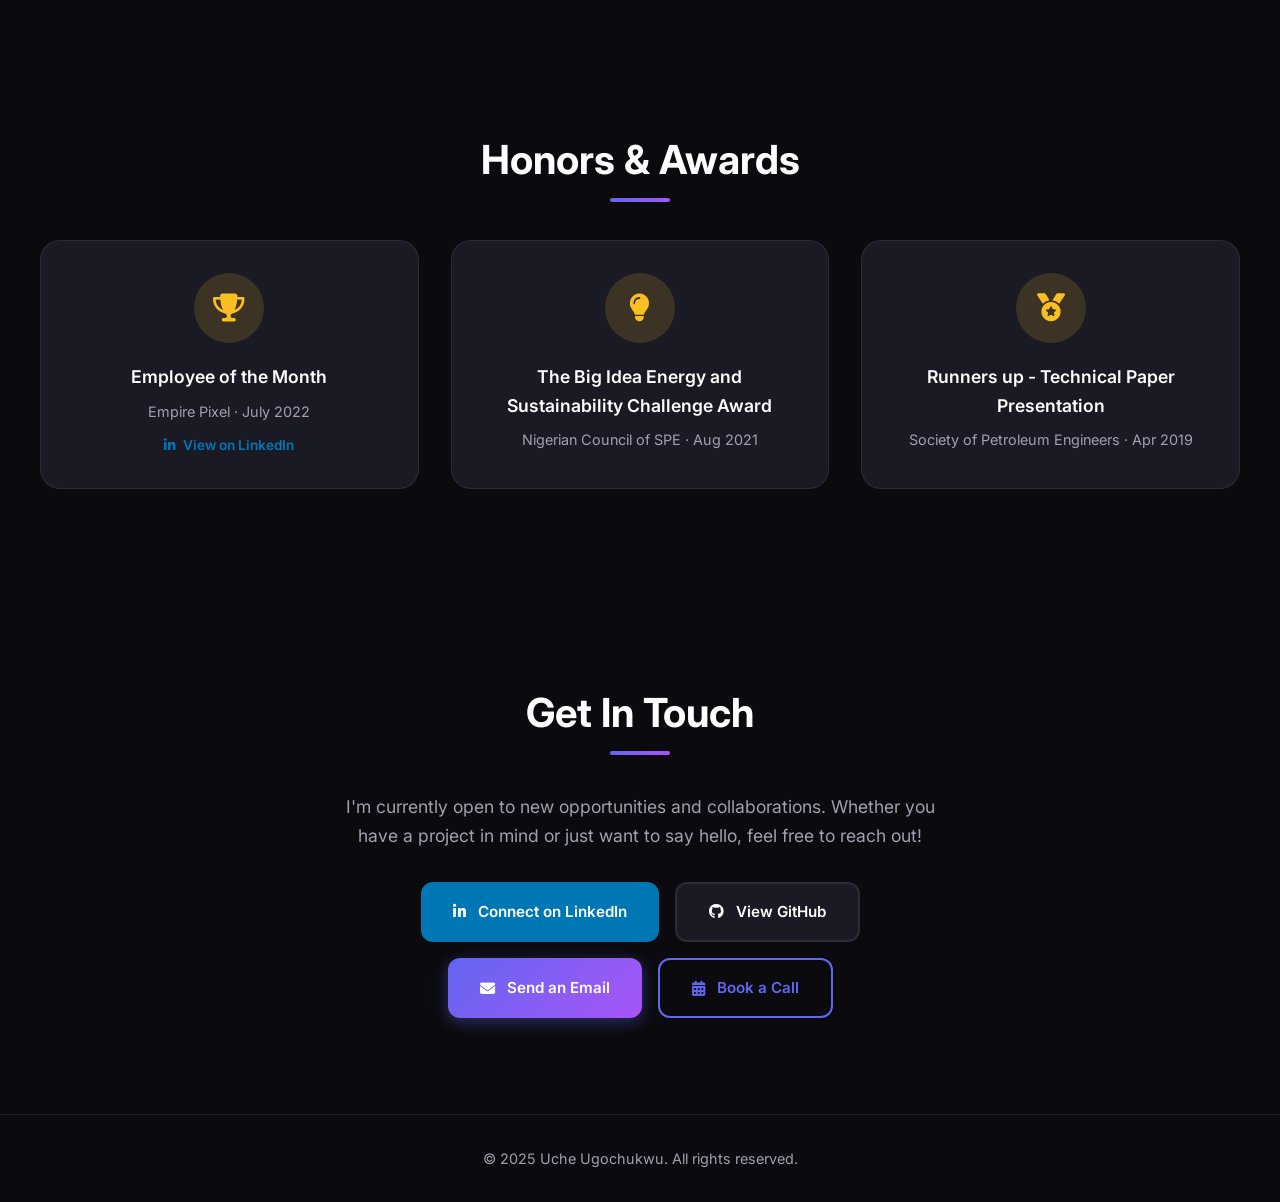
==== commit bd83025b: "Add Book a Call button to contact section with styling" ====
--- a/index.html
+++ b/index.html
@@ -668,6 +668,9 @@
                     <a href="#" id="email-contact" class="contact-btn email">
                         <i class="fas fa-envelope"></i> Send an Email
                     </a>
+                    <a href="https://calendly.com/usosthenes/30min" target="_blank" class="contact-btn consultation-btn">
+                        <i class="fas fa-calendar-alt"></i> Book a Call
+                    </a>
                 </div>
             </div>
         </div>
--- a/styles.css
+++ b/styles.css
@@ -1656,6 +1656,17 @@
   box-shadow: 0 8px 25px var(--accent-glow);
 }
 
+.contact-btn.consultation-btn {
+  background: transparent;
+  border: 2px solid var(--accent-primary);
+  color: var(--accent-primary);
+}
+
+.contact-btn.consultation-btn:hover {
+  background: rgba(99, 102, 241, 0.1);
+  transform: translateY(-3px);
+}
+
 /* ========================================
    Consultation Section
    ======================================== */
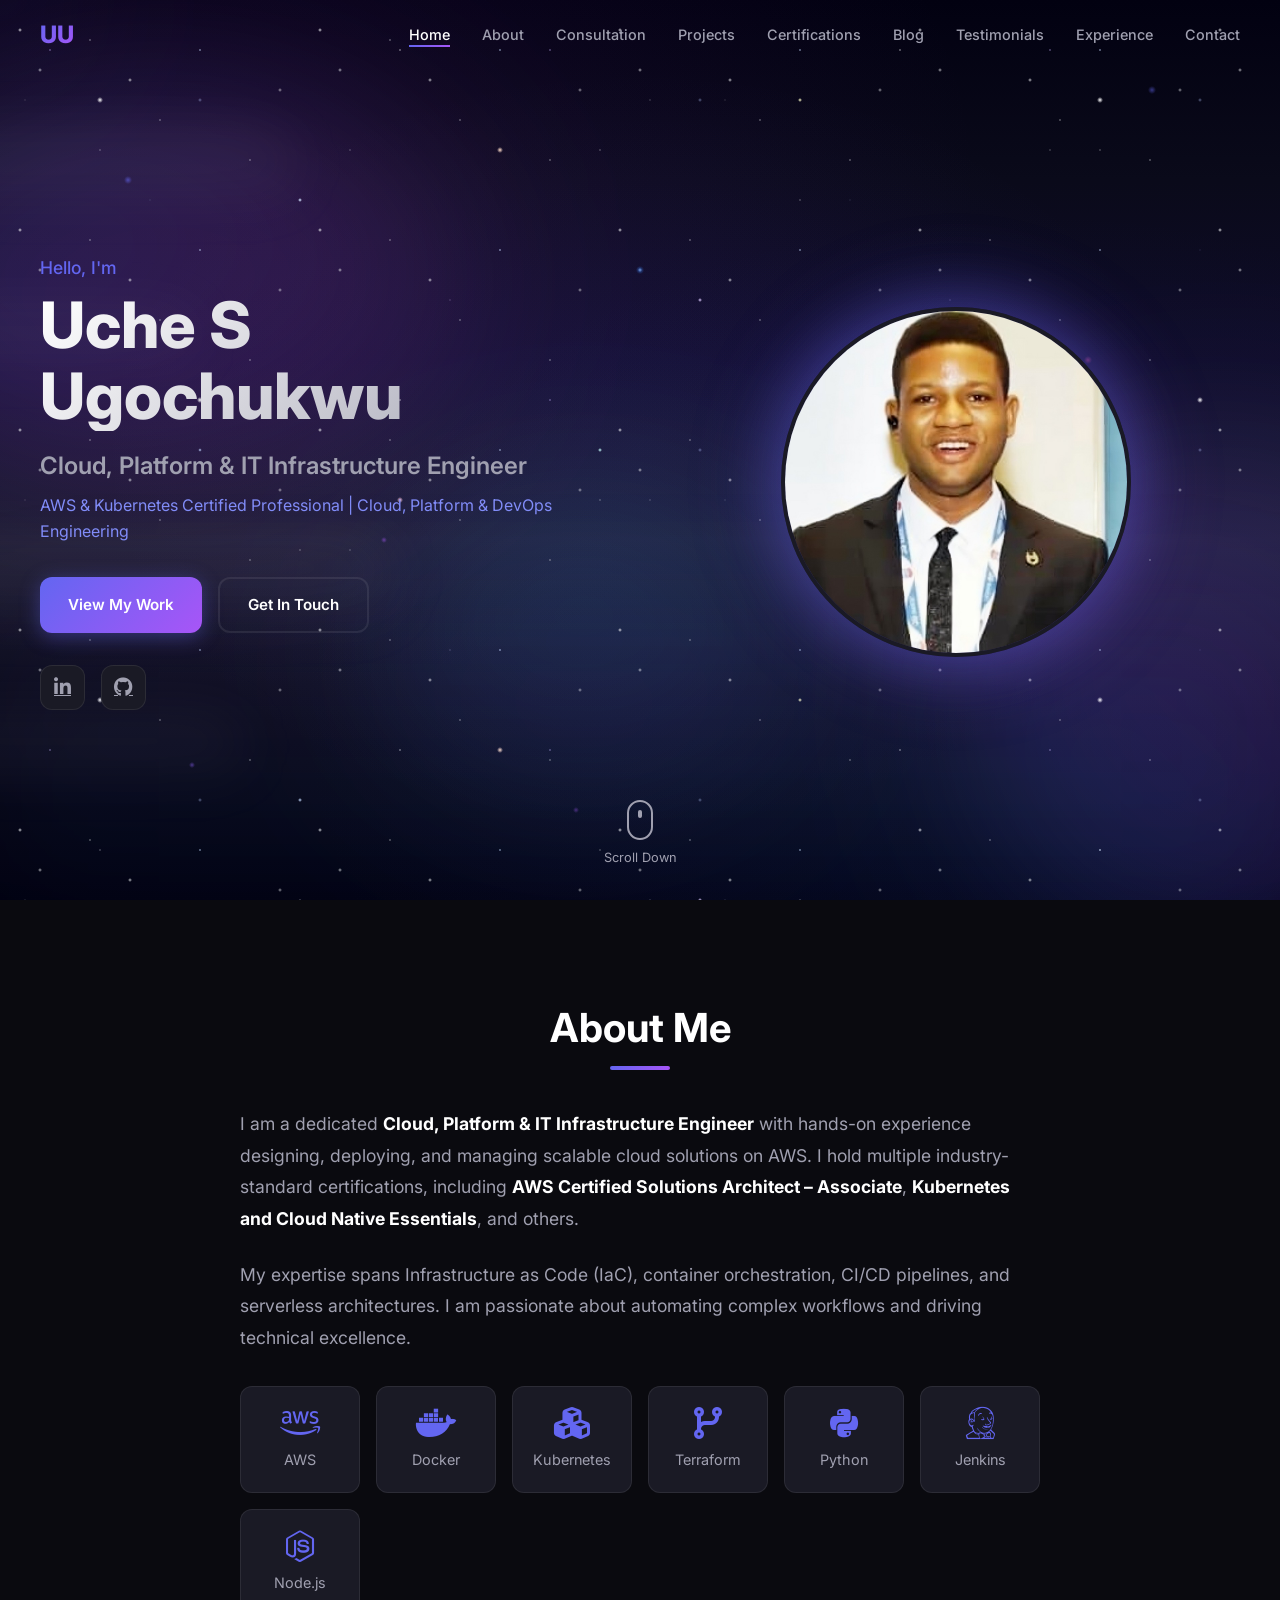
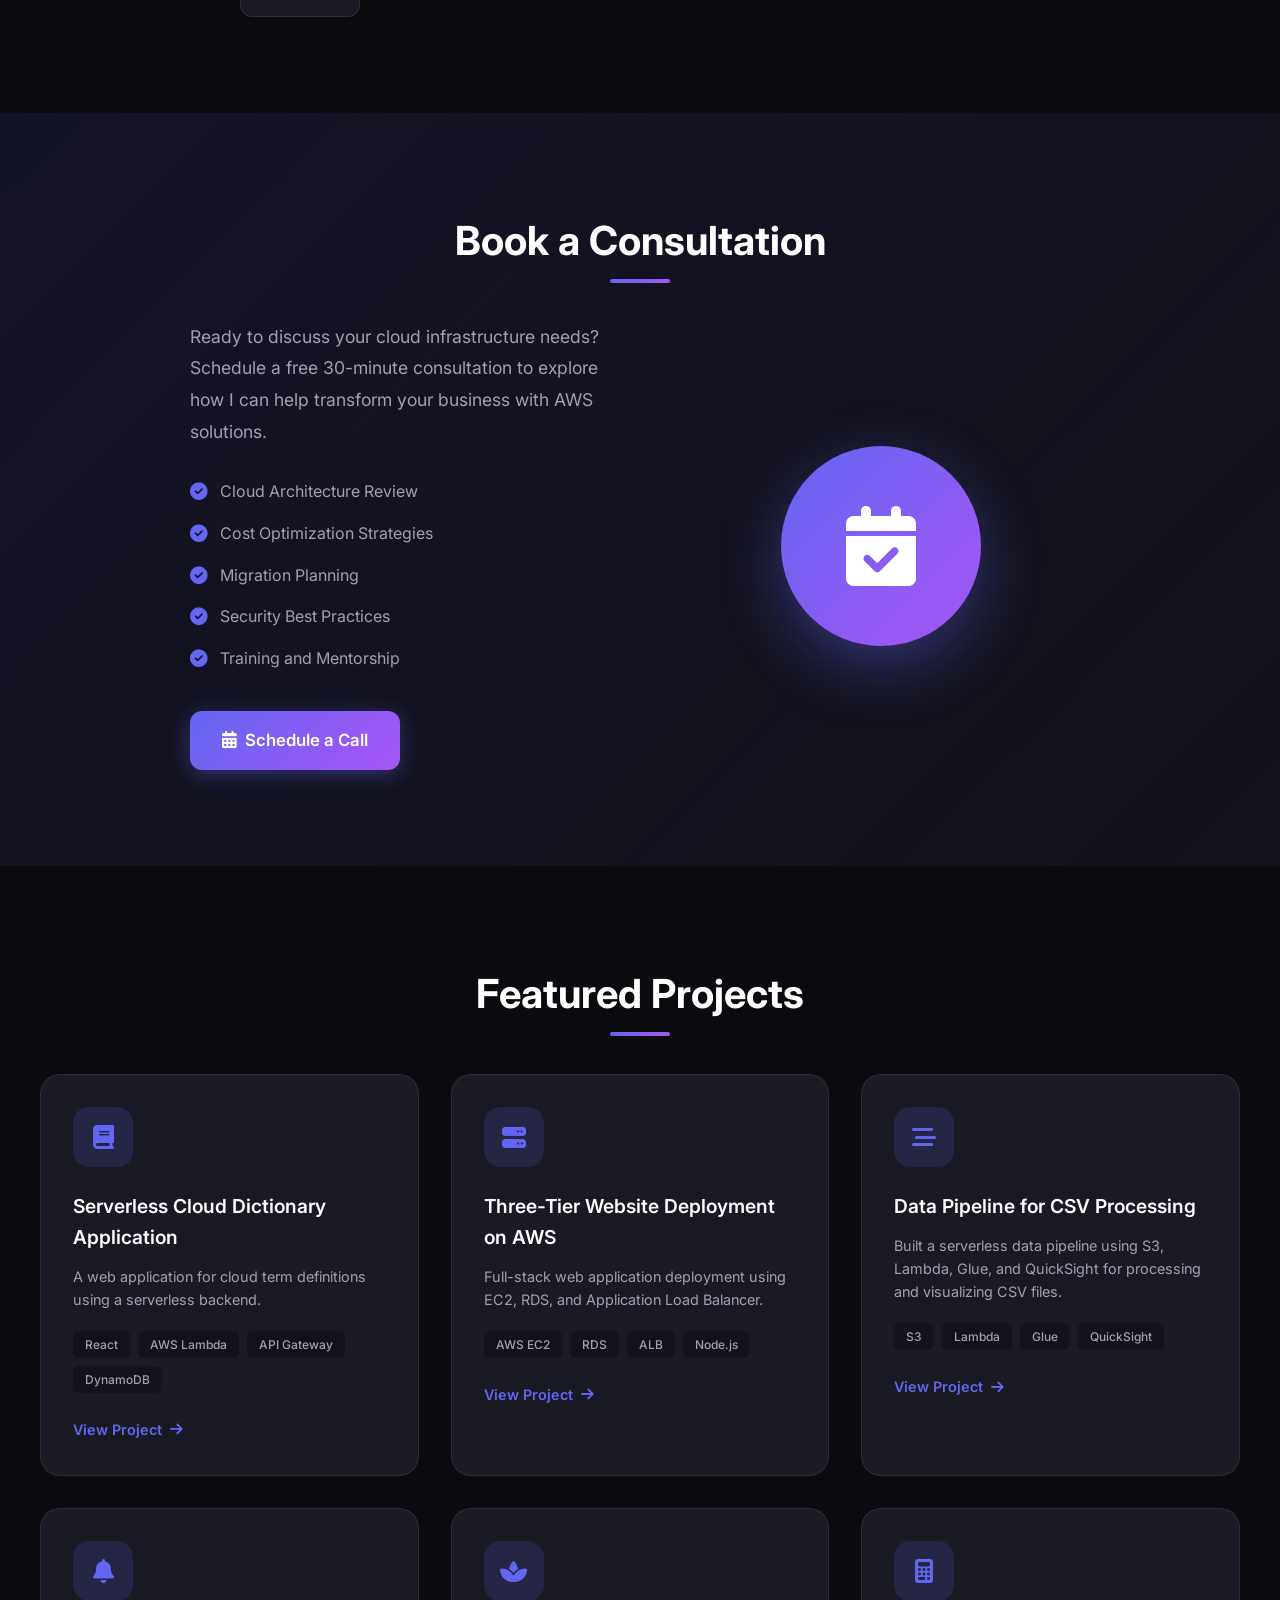
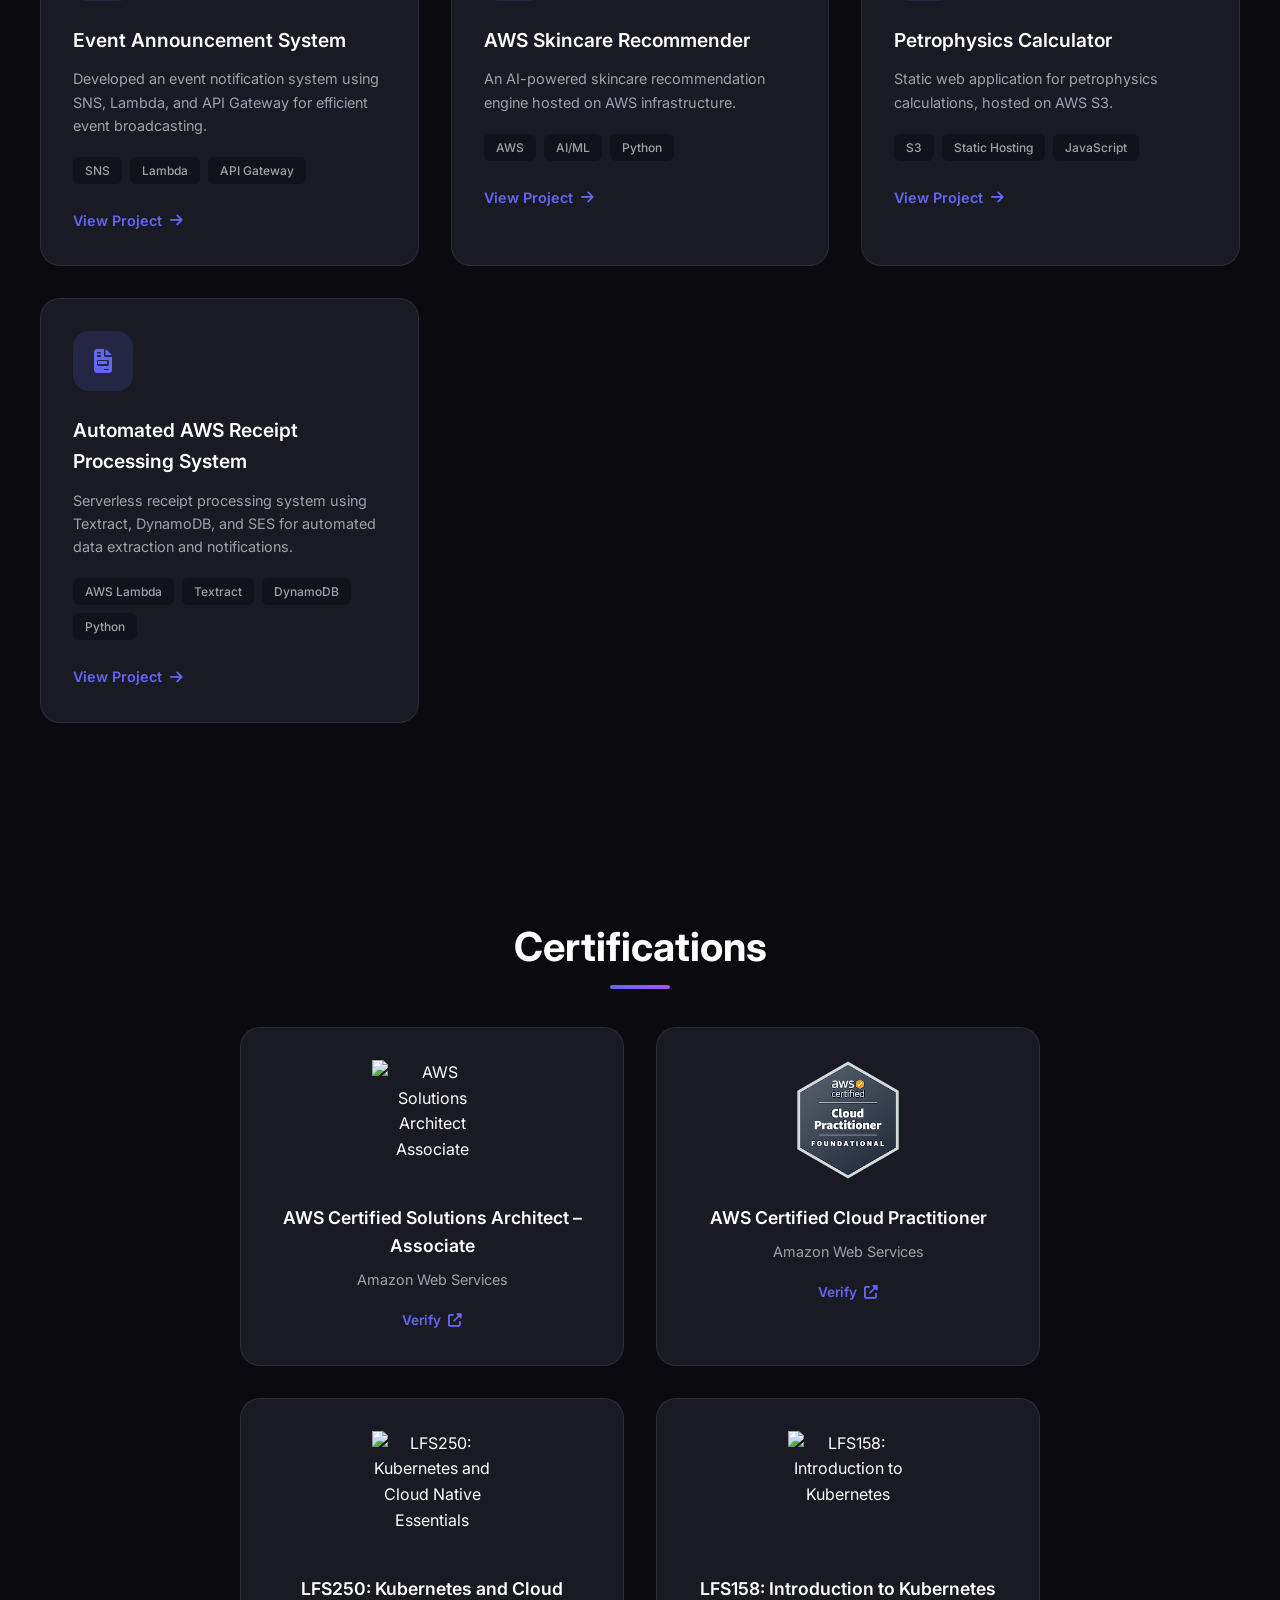
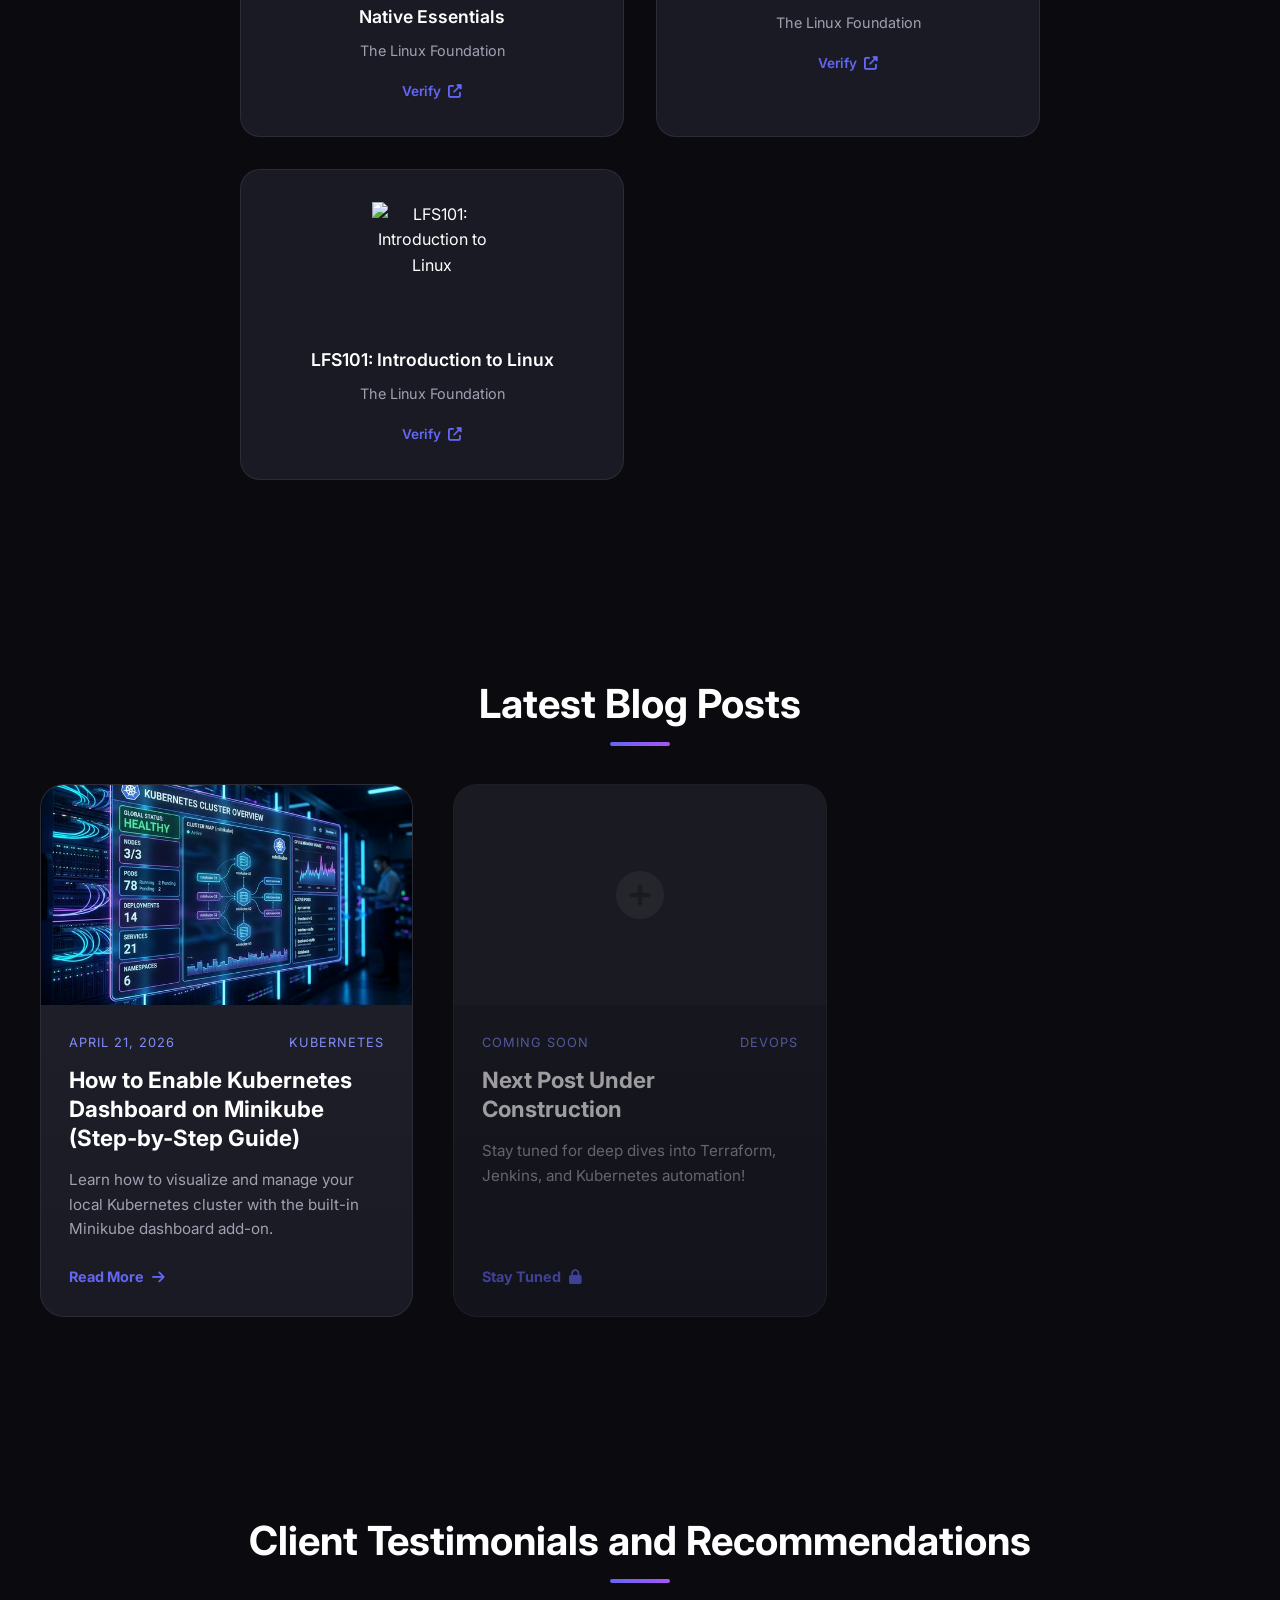
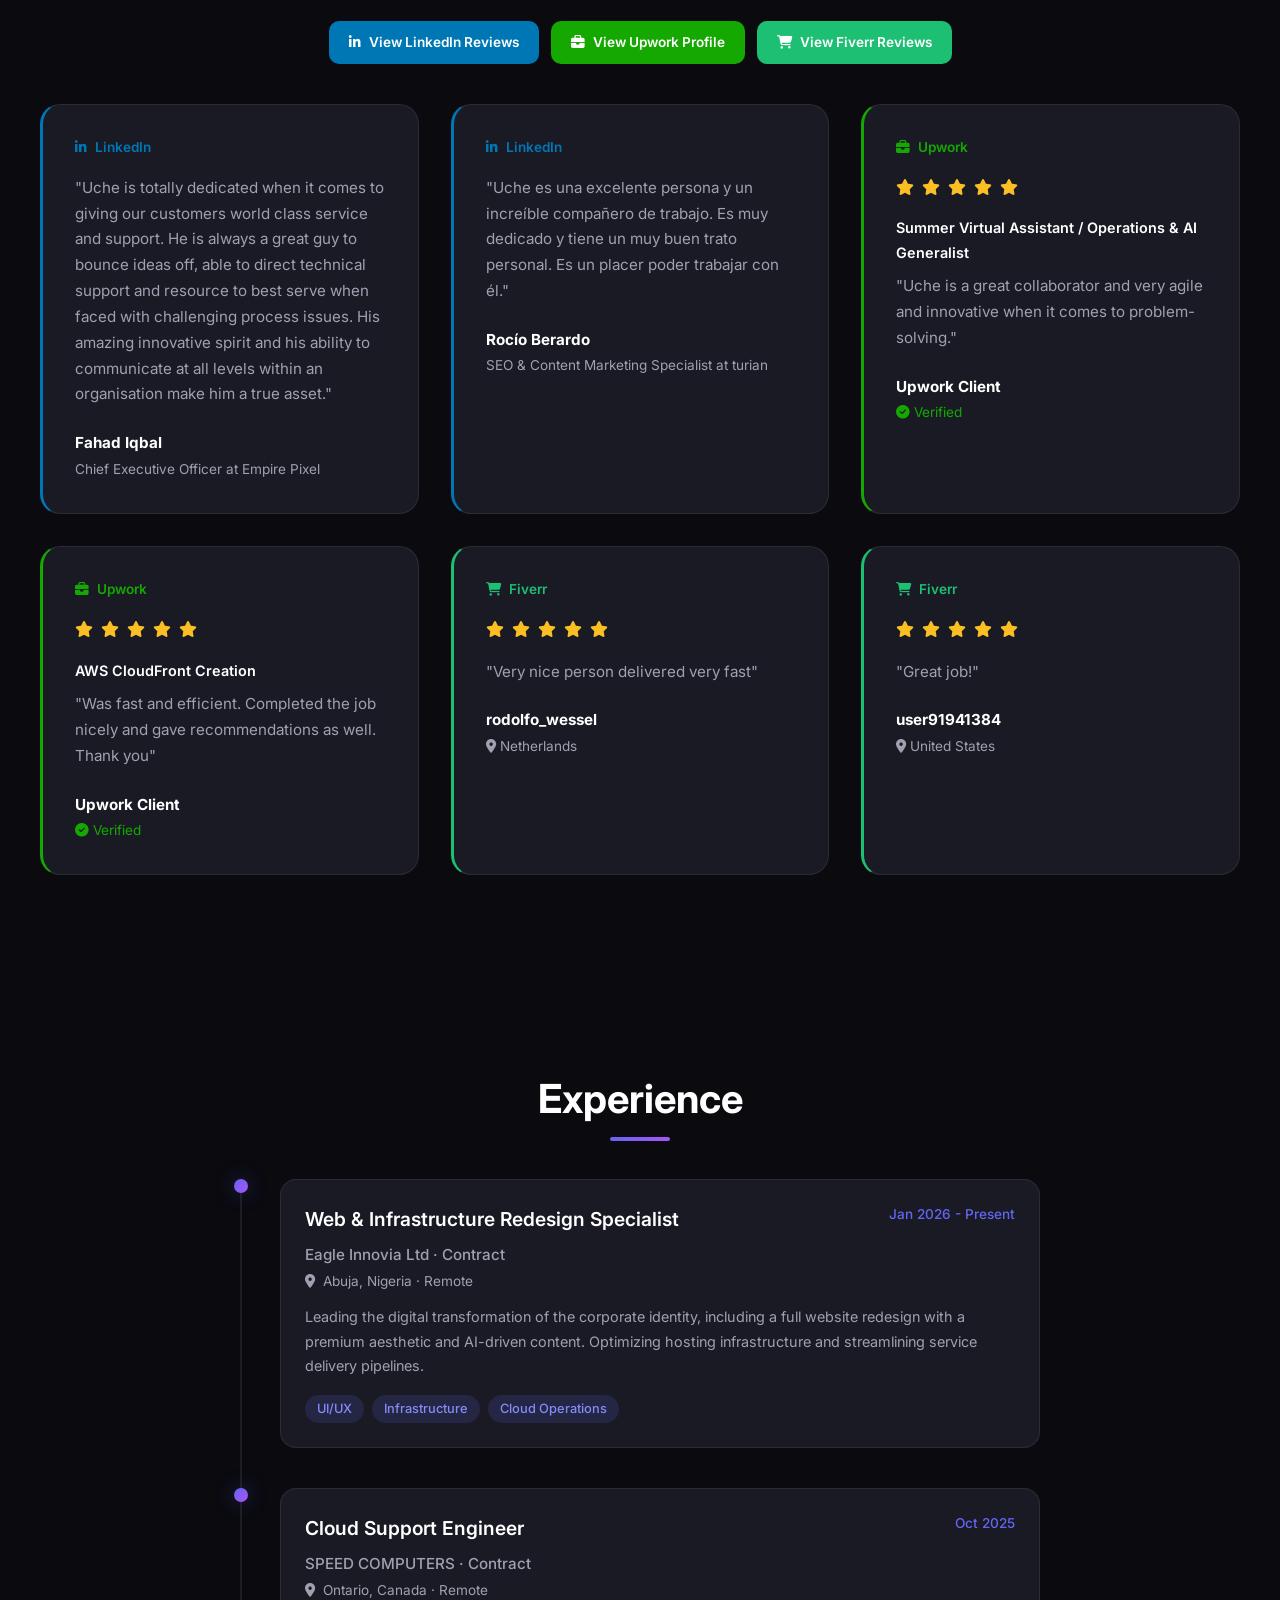
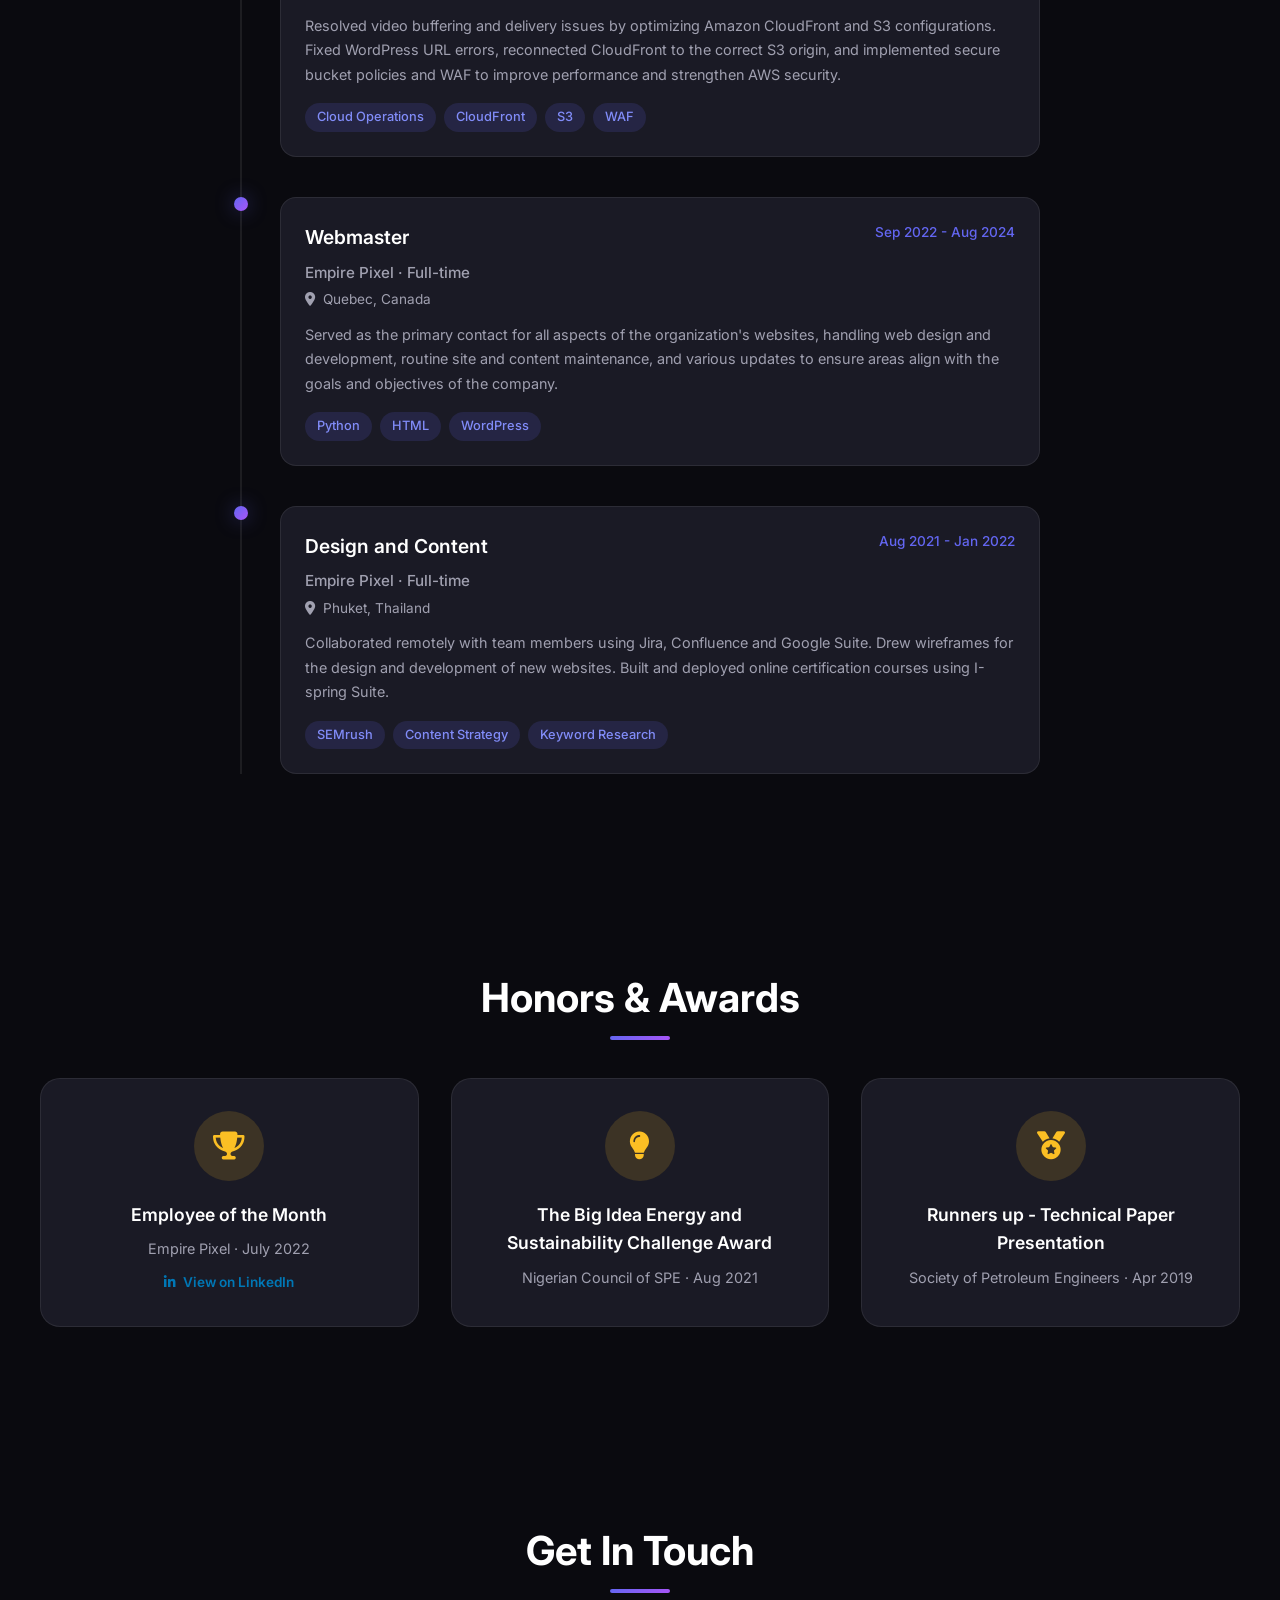
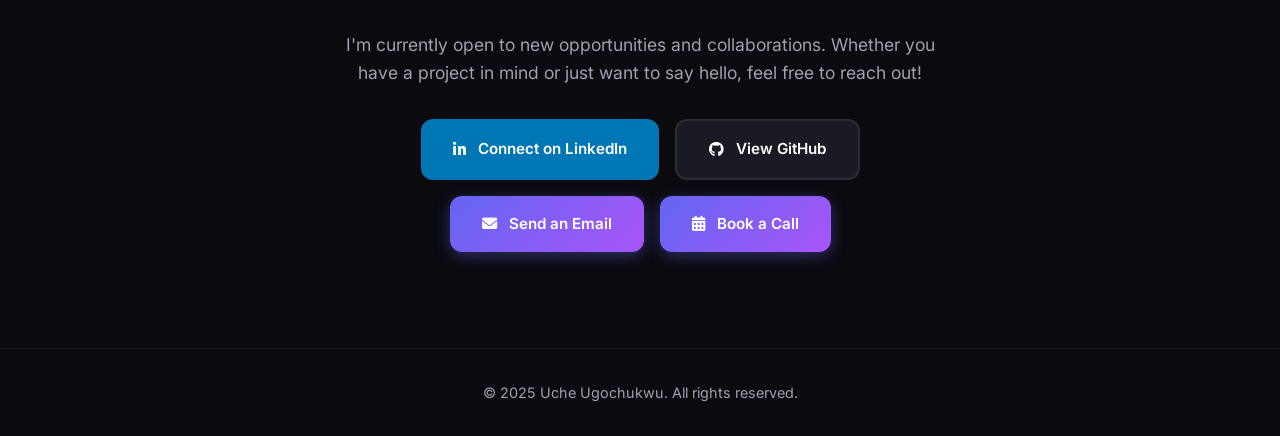
==== commit 3175a541: "Initialize blog section and add first post: How to Enable Kubernetes Dashboard on Minikube" ====
--- a/index.html
+++ b/index.html
@@ -65,6 +65,7 @@
                 <li><a href="#consultation" class="nav-link">Consultation</a></li>
                 <li><a href="#projects" class="nav-link">Projects</a></li>
                 <li><a href="#certifications" class="nav-link">Certifications</a></li>
+                <li><a href="#blog" class="nav-link">Blog</a></li>
                 <li><a href="#testimonials" class="nav-link">Testimonials</a></li>
                 <li><a href="#experience" class="nav-link">Experience</a></li>
                 <li><a href="#contact" class="nav-link">Contact</a></li>
@@ -376,6 +377,49 @@
         </div>
     </section>
 
+    <!-- Blog Section -->
+    <section id="blog" class="blog section">
+        <div class="container">
+            <h2 class="section-title">Latest Blog Posts</h2>
+            <div class="blog-grid">
+                <a href="blog/kubernetes-dashboard-minikube.html" class="blog-card">
+                    <div class="blog-card-image">
+                        <img src="assets/blog-images/kubernetes-dashboard.png" alt="Kubernetes Dashboard on Minikube">
+                    </div>
+                    <div class="blog-card-content">
+                        <div class="blog-card-meta">
+                            <span>April 21, 2026</span>
+                            <span>Kubernetes</span>
+                        </div>
+                        <h3>How to Enable Kubernetes Dashboard on Minikube (Step-by-Step Guide)</h3>
+                        <p>Learn how to visualize and manage your local Kubernetes cluster with the built-in Minikube dashboard add-on.</p>
+                        <div class="blog-card-link">
+                            Read More <i class="fas fa-arrow-right"></i>
+                        </div>
+                    </div>
+                </a>
+                
+                <!-- Placeholder for future blog post -->
+                <div class="blog-card" style="opacity: 0.6; cursor: default; pointer-events: none;">
+                    <div class="blog-card-image" style="background: rgba(255,255,255,0.05); display: flex; align-items: center; justify-content: center;">
+                        <i class="fas fa-plus-circle" style="font-size: 3rem; color: var(--border-color);"></i>
+                    </div>
+                    <div class="blog-card-content">
+                        <div class="blog-card-meta">
+                            <span>Coming Soon</span>
+                            <span>DevOps</span>
+                        </div>
+                        <h3>Next Post Under Construction</h3>
+                        <p>Stay tuned for deep dives into Terraform, Jenkins, and Kubernetes automation!</p>
+                        <div class="blog-card-link">
+                            Stay Tuned <i class="fas fa-lock"></i>
+                        </div>
+                    </div>
+                </div>
+            </div>
+        </div>
+    </section>
+
     <!-- Testimonials Section -->
     <section id="testimonials" class="testimonials section">
         <div class="container">
--- a/styles.css
+++ b/styles.css
@@ -659,8 +659,8 @@
   font-weight: 800;
   background: var(--accent-gradient);
   -webkit-background-clip: text;
+  background-clip: text;
   -webkit-text-fill-color: transparent;
-  background-clip: text;
 }
 
 .nav-menu {
@@ -1657,14 +1657,14 @@
 }
 
 .contact-btn.consultation-btn {
-  background: transparent;
-  border: 2px solid var(--accent-primary);
-  color: var(--accent-primary);
+  background: var(--accent-gradient);
+  color: white;
+  box-shadow: 0 4px 15px var(--accent-glow);
 }
 
 .contact-btn.consultation-btn:hover {
-  background: rgba(99, 102, 241, 0.1);
   transform: translateY(-3px);
+  box-shadow: 0 8px 25px var(--accent-glow);
 }
 
 /* ========================================
@@ -1781,7 +1781,114 @@
 }
 
 /* ========================================
-   Responsive Design
+   Blog Section
+   ======================================== */
+.blog-grid {
+  display: grid;
+  grid-template-columns: repeat(auto-fill, minmax(350px, 1fr));
+  gap: 2.5rem;
+}
+
+.blog-card {
+  background: var(--bg-card);
+  border: 1px solid var(--border-color);
+  border-radius: 24px;
+  overflow: hidden;
+  transition: var(--transition-medium);
+  display: flex;
+  flex-direction: column;
+  text-decoration: none;
+  height: 100%;
+}
+
+.blog-card:hover {
+  transform: translateY(-10px);
+  border-color: var(--accent-primary);
+  box-shadow: 0 20px 40px rgba(0, 0, 0, 0.4), 0 0 20px var(--accent-glow);
+}
+
+.blog-card-image {
+  width: 100%;
+  height: 220px;
+  overflow: hidden;
+  position: relative;
+}
+
+.blog-card-image img {
+  width: 100%;
+  height: 100%;
+  object-fit: cover;
+  transition: transform 0.6s cubic-bezier(0.4, 0, 0.2, 1);
+}
+
+.blog-card:hover .blog-card-image img {
+  transform: scale(1.1);
+}
+
+.blog-card-content {
+  padding: 1.75rem;
+  flex-grow: 1;
+  display: flex;
+  flex-direction: column;
+  background: linear-gradient(180deg, rgba(255, 255, 255, 0.02) 0%, transparent 100%);
+}
+
+.blog-card-meta {
+  font-size: 0.8rem;
+  color: var(--accent-secondary);
+  margin-bottom: 0.75rem;
+  display: flex;
+  justify-content: space-between;
+  text-transform: uppercase;
+  letter-spacing: 1px;
+}
+
+.blog-card h3 {
+  font-size: 1.4rem;
+  font-weight: 700;
+  margin-bottom: 1rem;
+  color: var(--text-primary);
+  line-height: 1.3;
+  transition: color 0.3s ease;
+}
+
+.blog-card:hover h3 {
+  color: var(--accent-primary);
+}
+
+.blog-card p {
+  color: var(--text-secondary);
+  font-size: 0.95rem;
+  margin-bottom: 1.5rem;
+  line-height: 1.6;
+  line-clamp: 3;
+  -webkit-line-clamp: 3;
+  -webkit-box-orient: vertical;
+  display: -webkit-box;
+  overflow: hidden;
+}
+
+.blog-card-link {
+  margin-top: auto;
+  color: var(--accent-primary);
+  text-decoration: none;
+  font-weight: 700;
+  font-size: 0.9rem;
+  display: flex;
+  align-items: center;
+  gap: 0.5rem;
+}
+
+.blog-card-link i {
+  transition: var(--transition-fast);
+}
+
+.blog-card:hover .blog-card-link i {
+  transform: translateX(5px);
+}
+
+/* ========================================
+   Responsive Media Queries
    ======================================== */
 @media (max-width: 992px) {
   .hero-content {
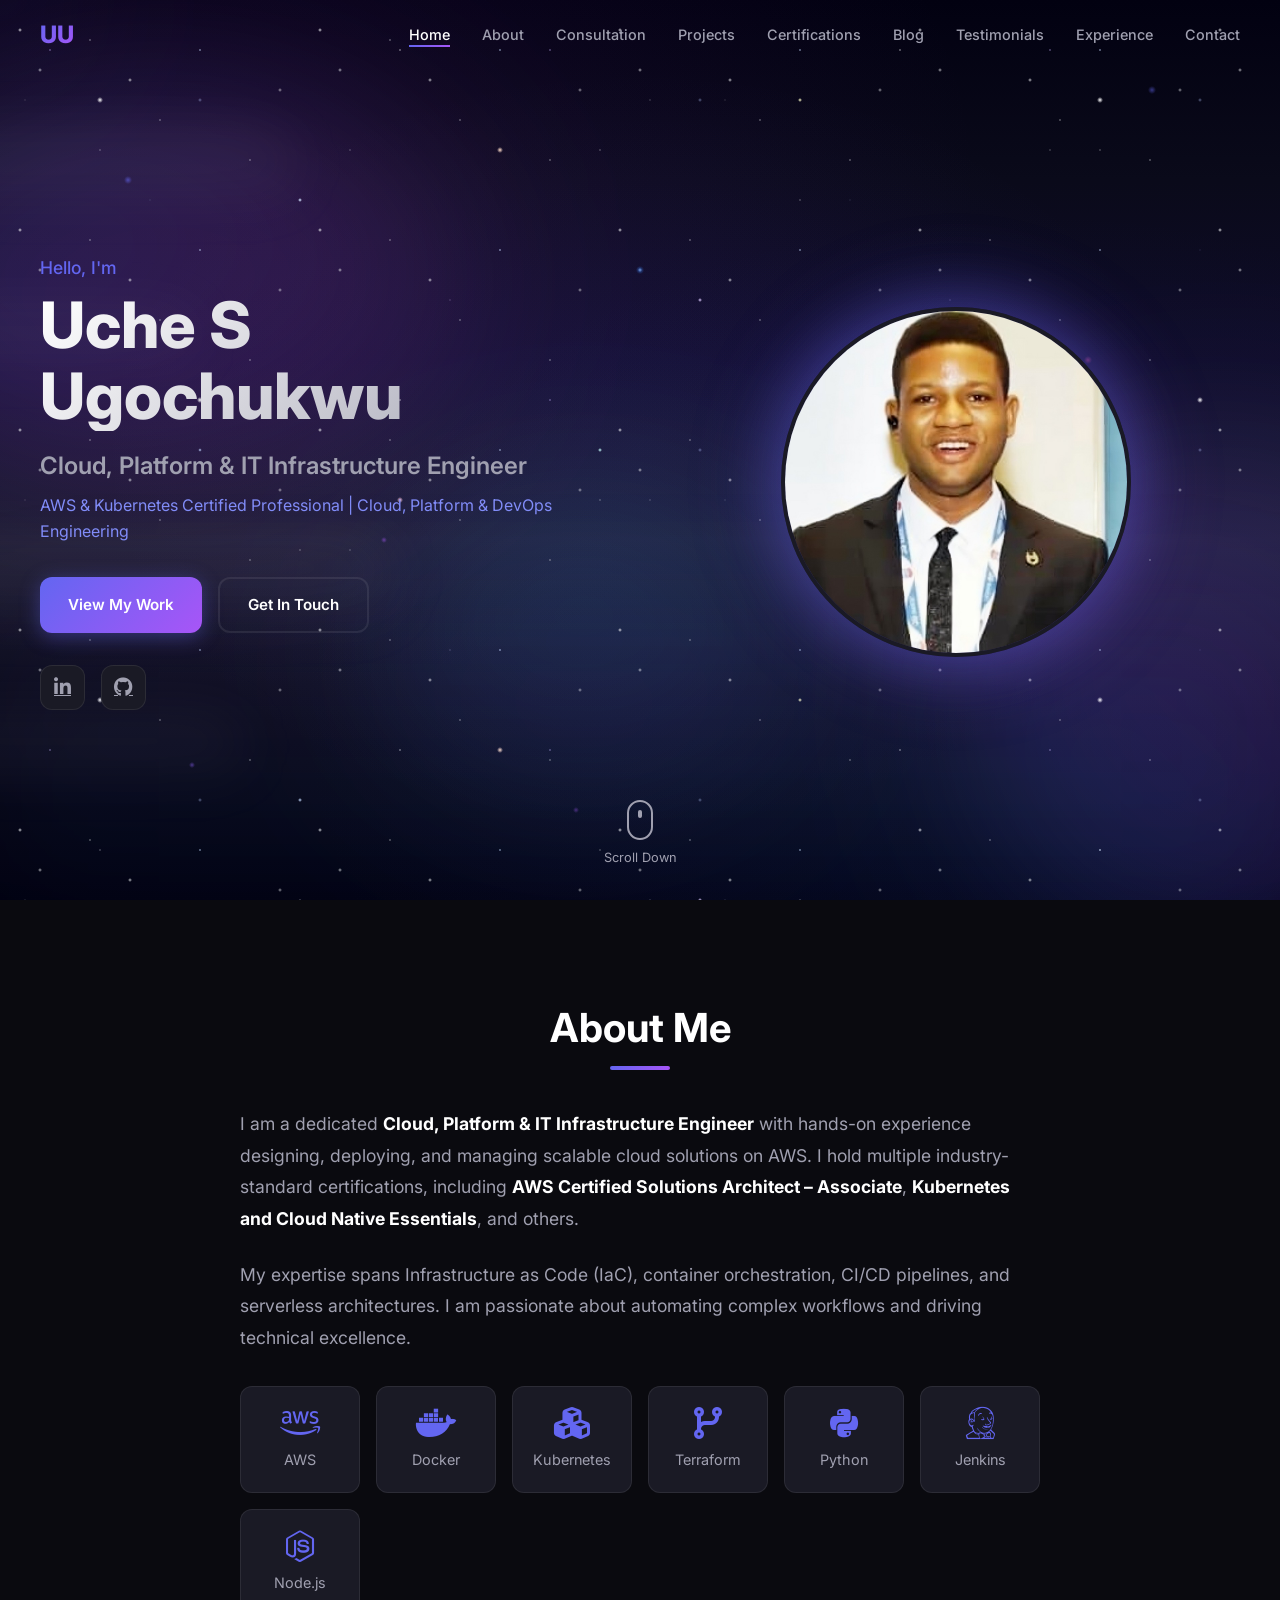
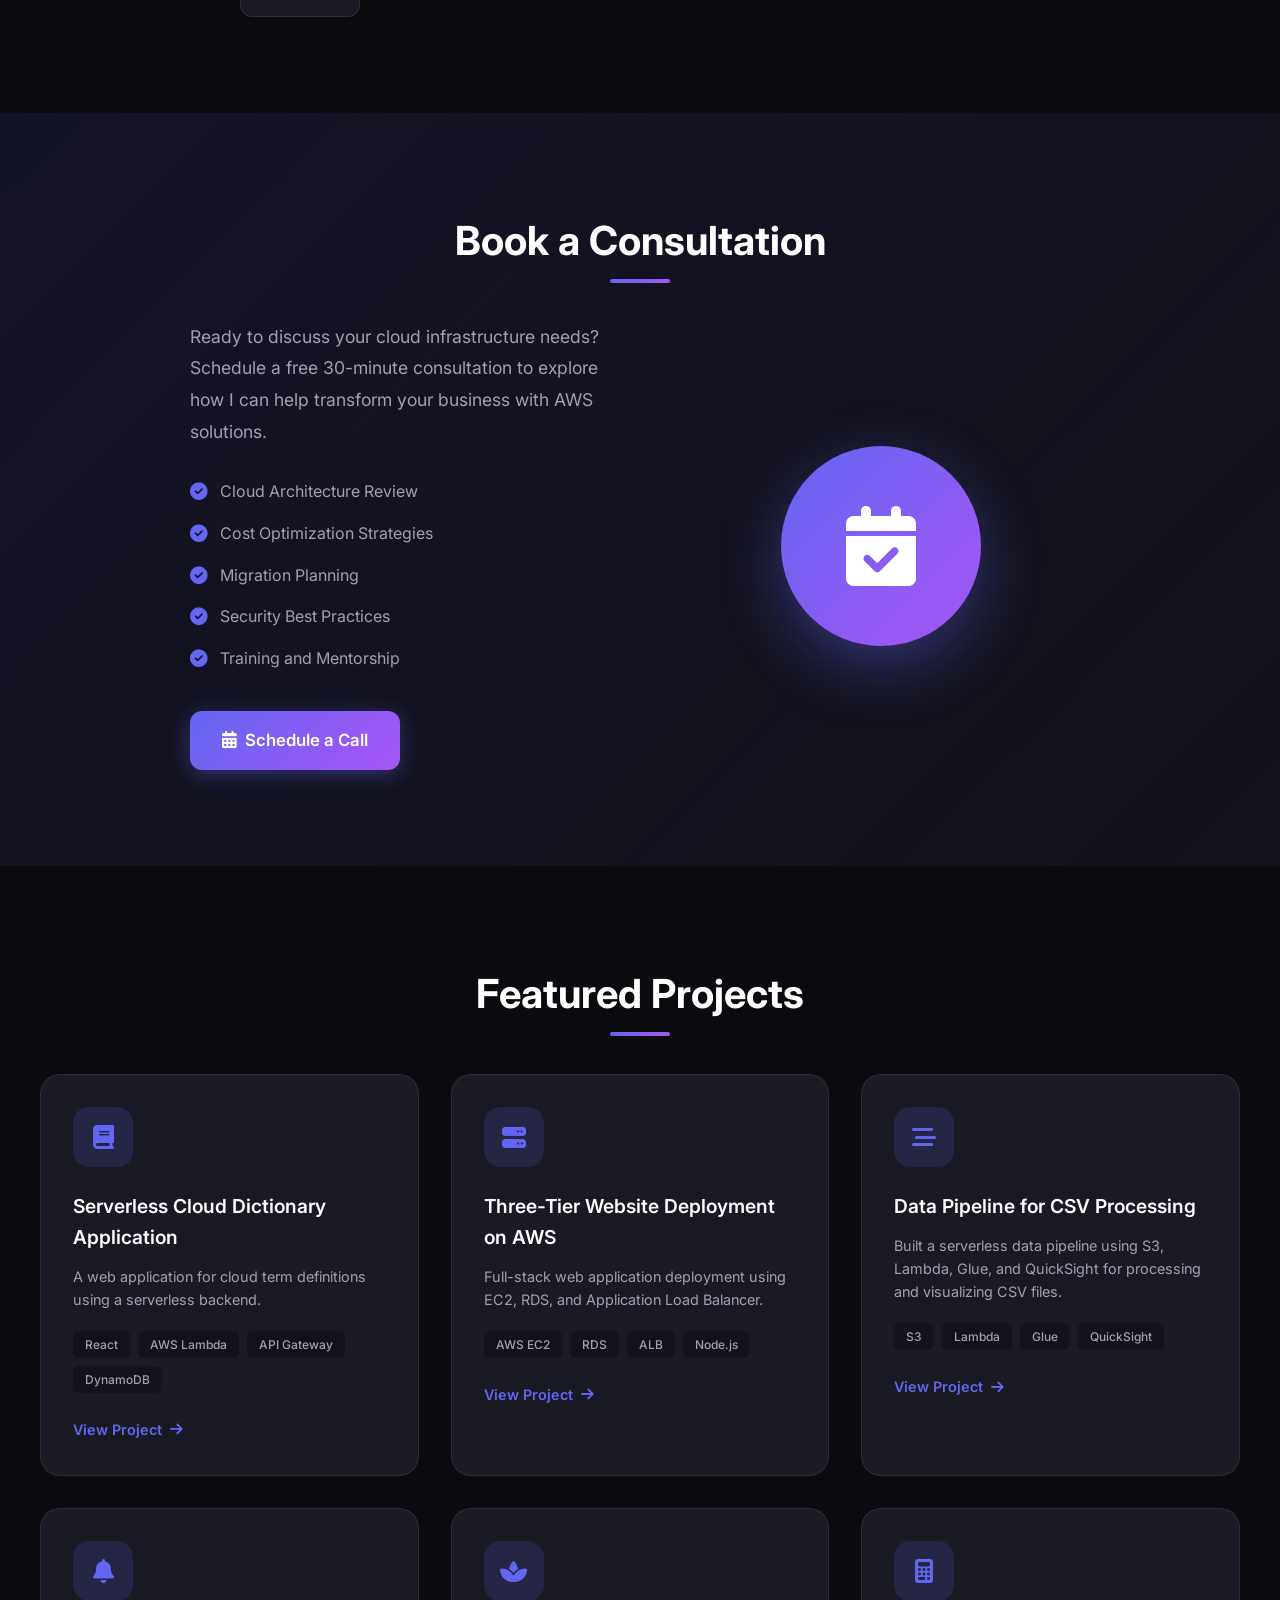
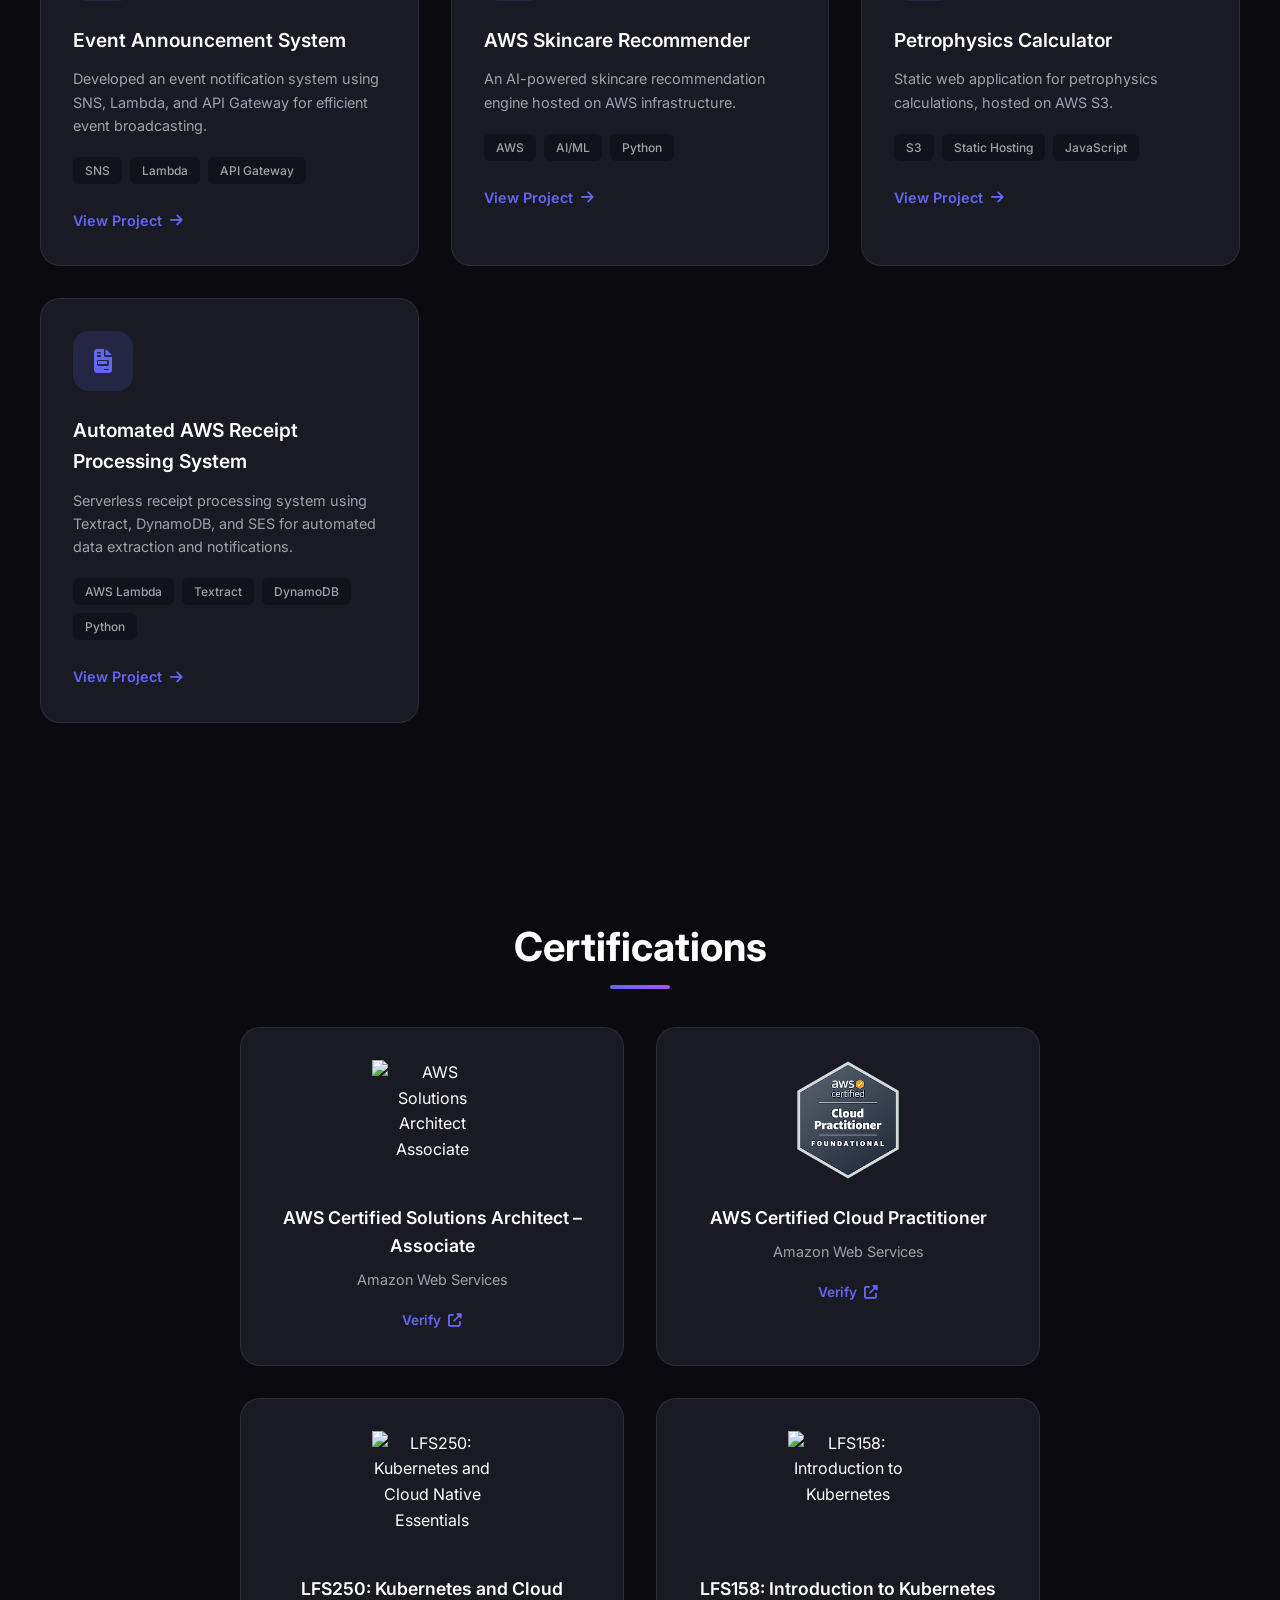
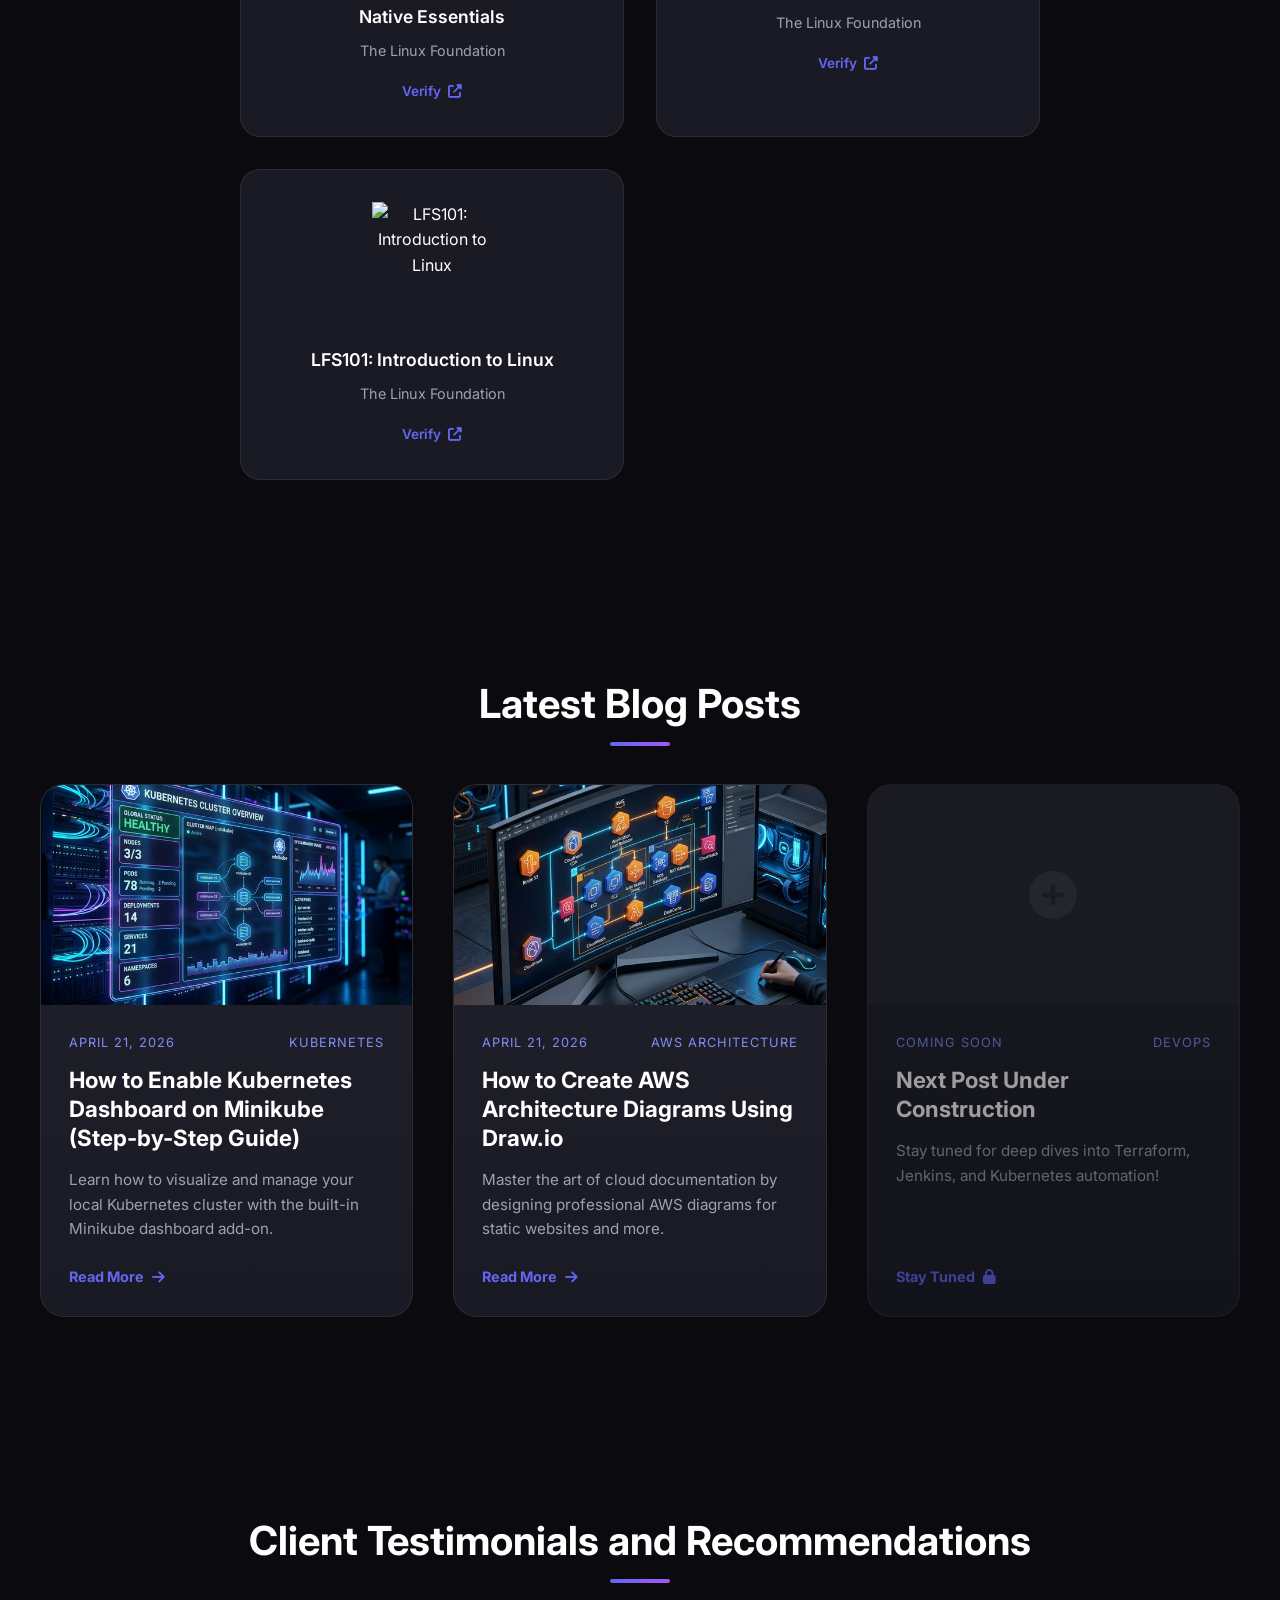
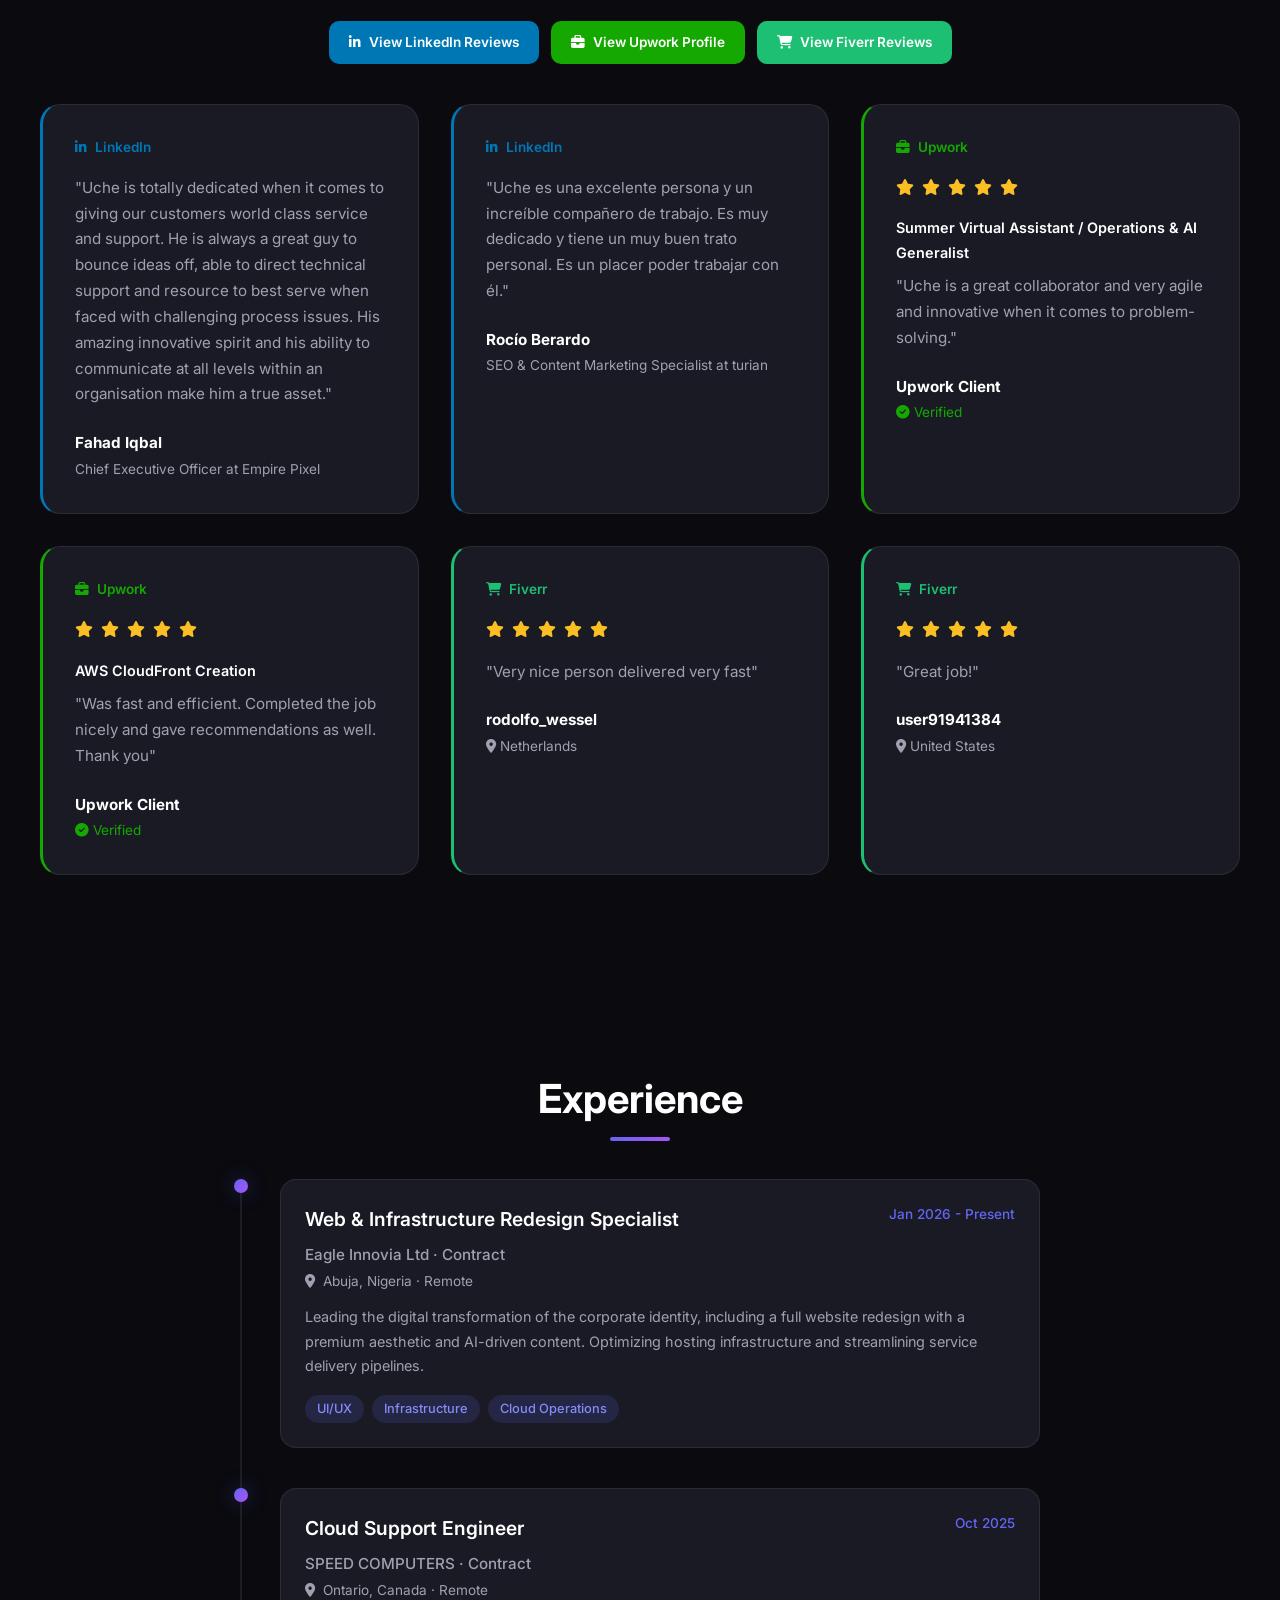
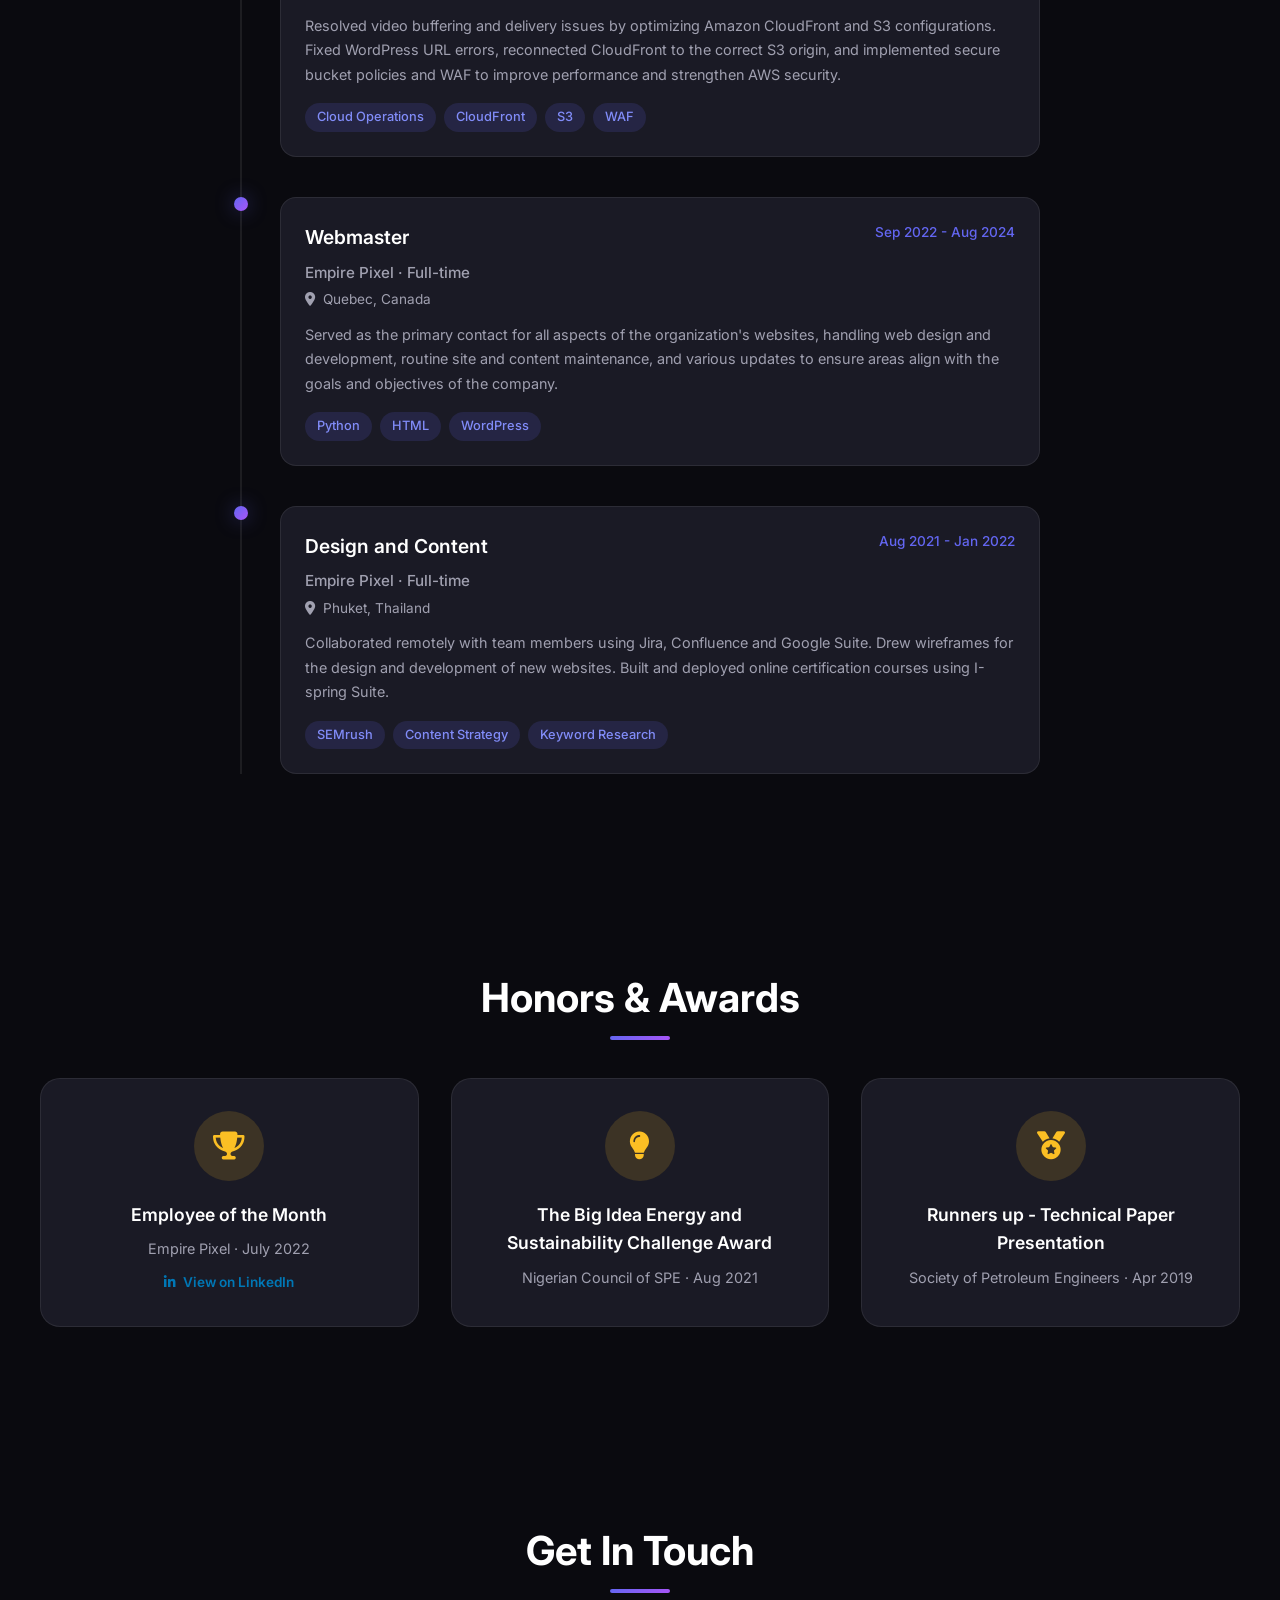
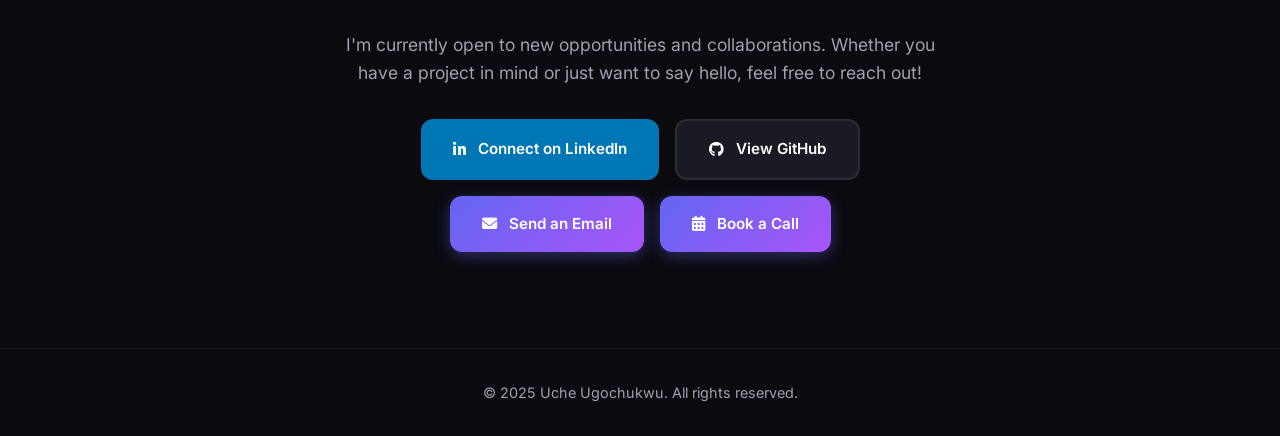
==== commit 27653114: "Add second blog post: How to Create AWS Architecture Diagrams Using Draw.io" ====
--- a/index.html
+++ b/index.html
@@ -11,6 +11,25 @@
     <link href="https://fonts.googleapis.com/css2?family=Inter:wght@300;400;500;600;700;800&display=swap"
         rel="stylesheet">
     <link rel="stylesheet" href="https://cdnjs.cloudflare.com/ajax/libs/font-awesome/6.4.0/css/all.min.css">
+    
+    <!-- LLM Discoverability & Structured Data -->
+    <script type="application/ld+json">
+    {
+      "@context": "https://schema.org",
+      "@type": "Person",
+      "name": "Uche Ugochukwu",
+      "url": "https://ucheugochukwu.site",
+      "jobTitle": "DevOps & Cloud Infrastructure Specialist",
+      "description": "Specialist in AWS, Kubernetes, and Infrastructure as Code. Passionate about automating digital transformation.",
+      "knowsAbout": [
+        "Kubernetes", "Docker", "AWS", "Terraform", "Jenkins", "DevOps", "Python", "FastAPI", "CI/CD"
+      ],
+      "sameAs": [
+        "https://github.com/Sosthenes-arch",
+        "https://www.linkedin.com/in/uche-u-327735190/"
+      ]
+    }
+    </script>
 </head>
 
 <body>
@@ -398,6 +417,23 @@
                         </div>
                     </div>
                 </a>
+
+                <a href="blog/aws-architecture-diagrams-drawio.html" class="blog-card">
+                    <div class="blog-card-image">
+                        <img src="assets/blog-images/aws-architecture-drawio.png" alt="AWS Architecture Diagramming">
+                    </div>
+                    <div class="blog-card-content">
+                        <div class="blog-card-meta">
+                            <span>April 21, 2026</span>
+                            <span>AWS Architecture</span>
+                        </div>
+                        <h3>How to Create AWS Architecture Diagrams Using Draw.io</h3>
+                        <p>Master the art of cloud documentation by designing professional AWS diagrams for static websites and more.</p>
+                        <div class="blog-card-link">
+                            Read More <i class="fas fa-arrow-right"></i>
+                        </div>
+                    </div>
+                </a>
                 
                 <!-- Placeholder for future blog post -->
                 <div class="blog-card" style="opacity: 0.6; cursor: default; pointer-events: none;">
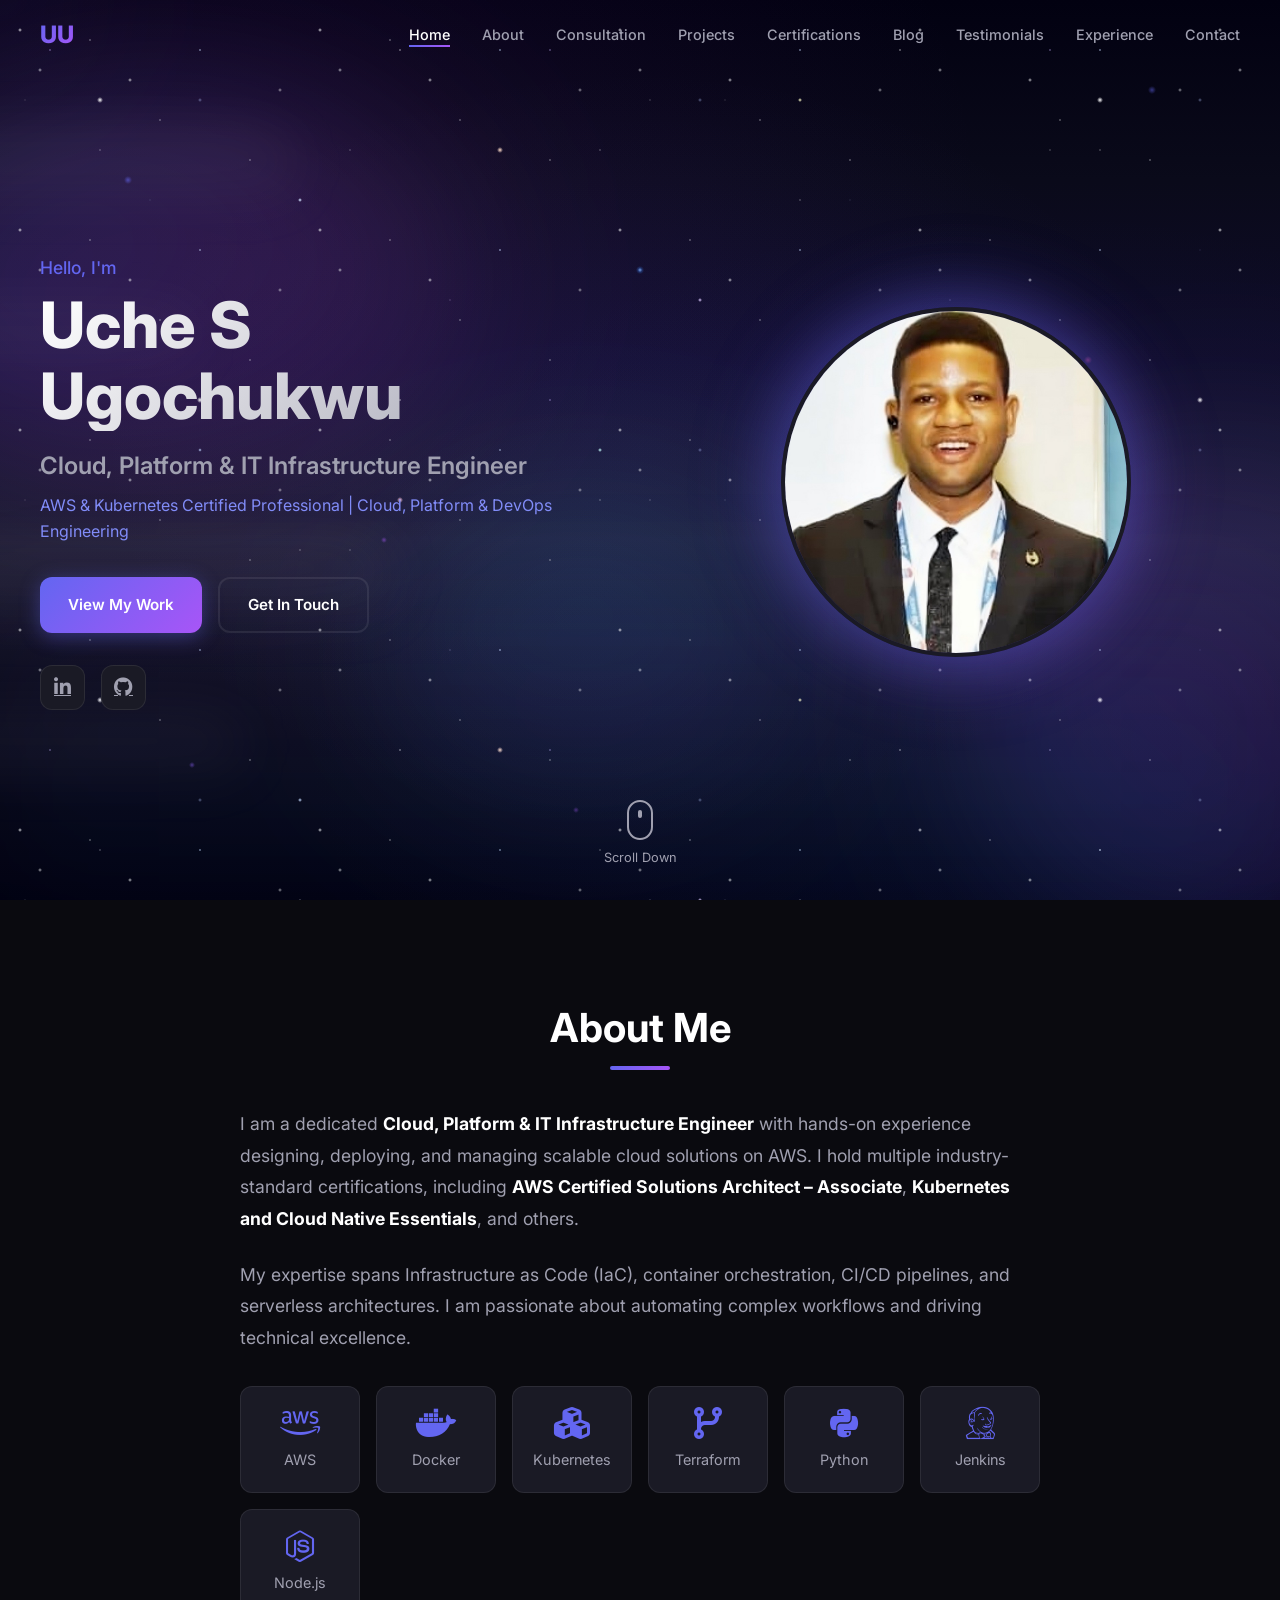
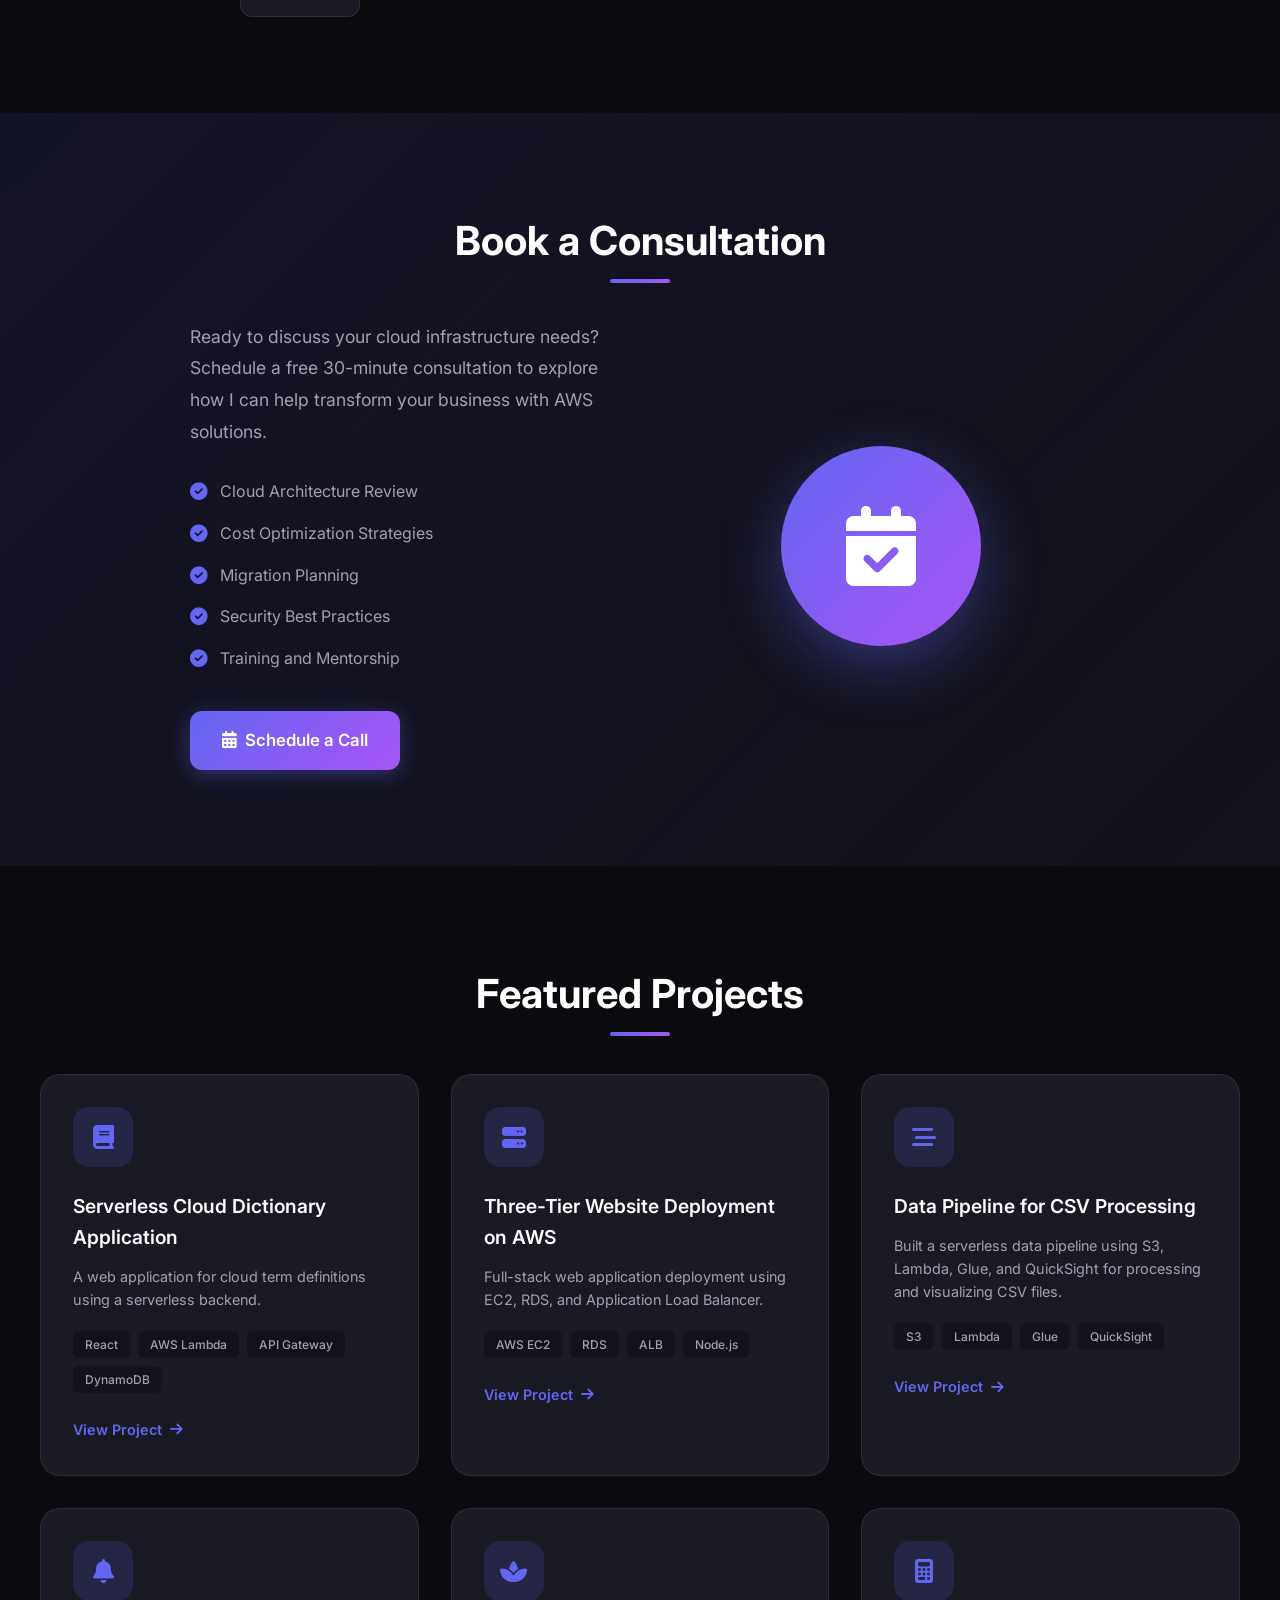
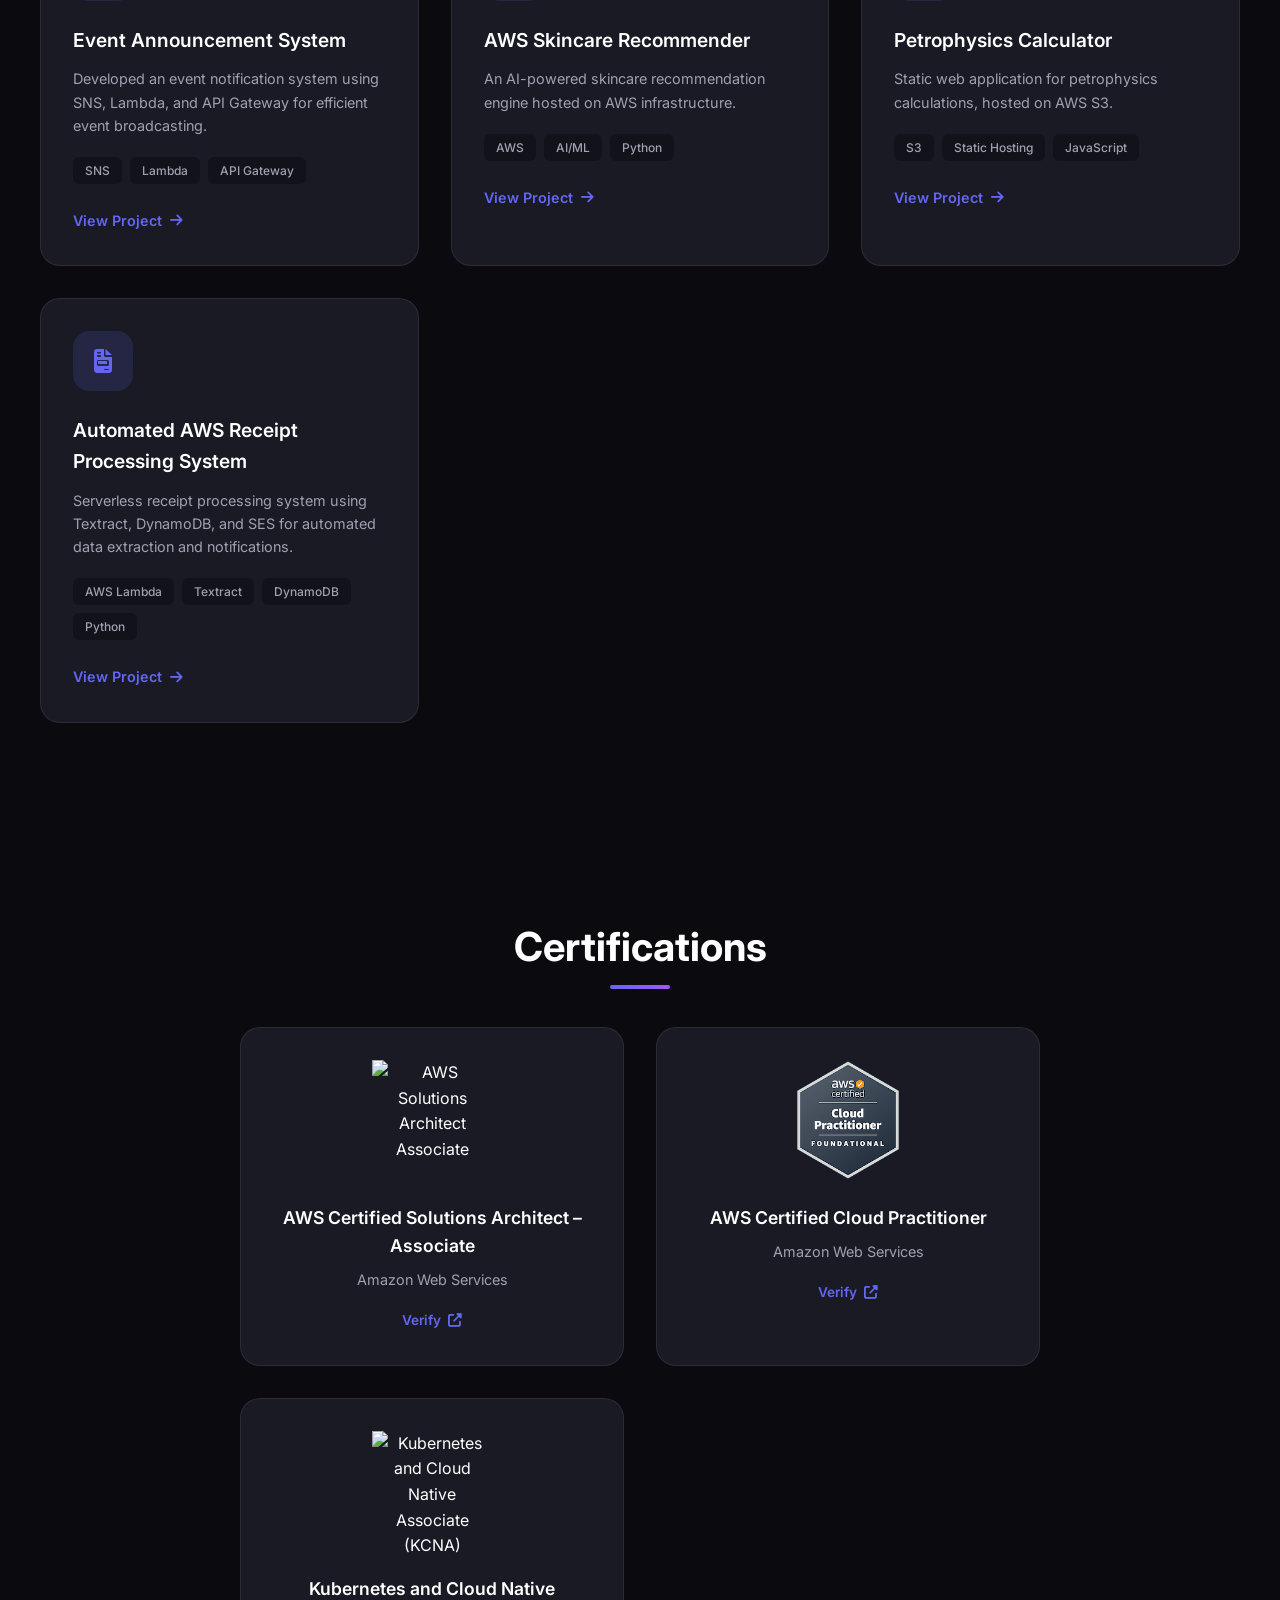
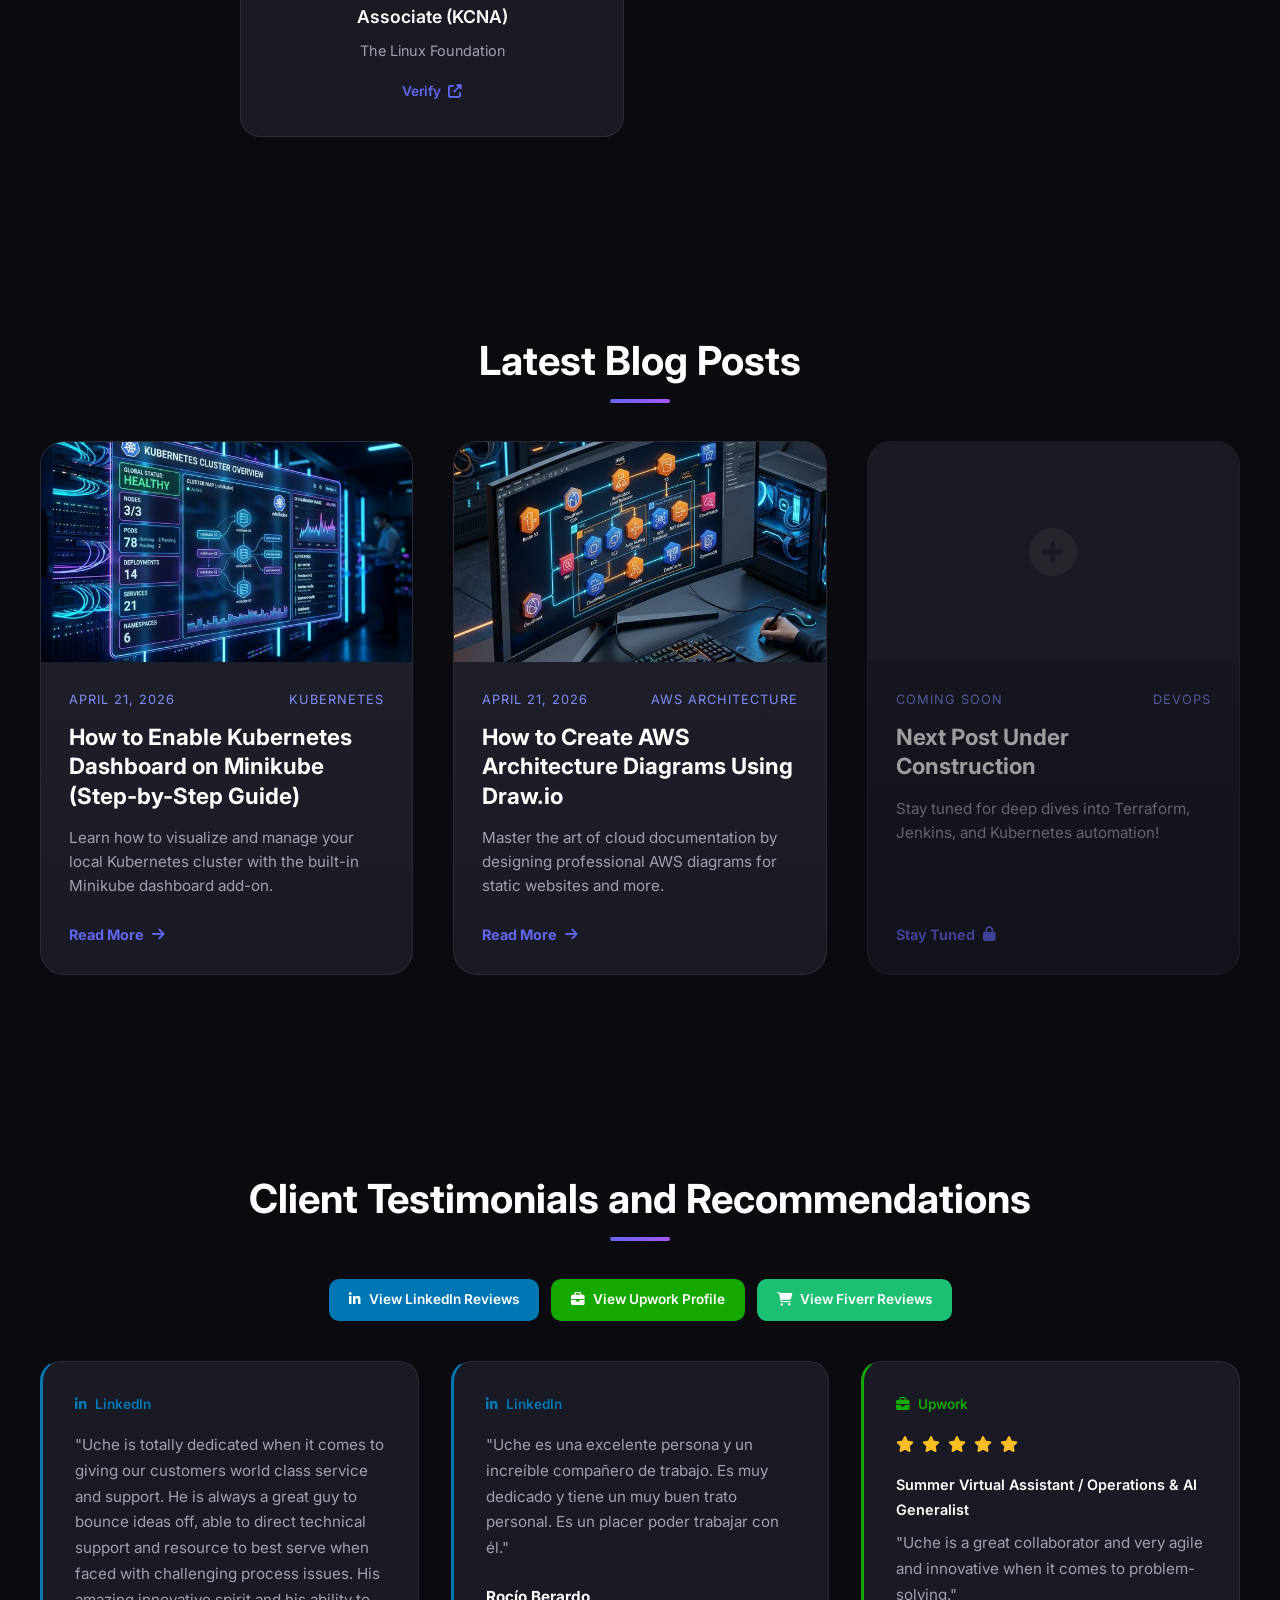
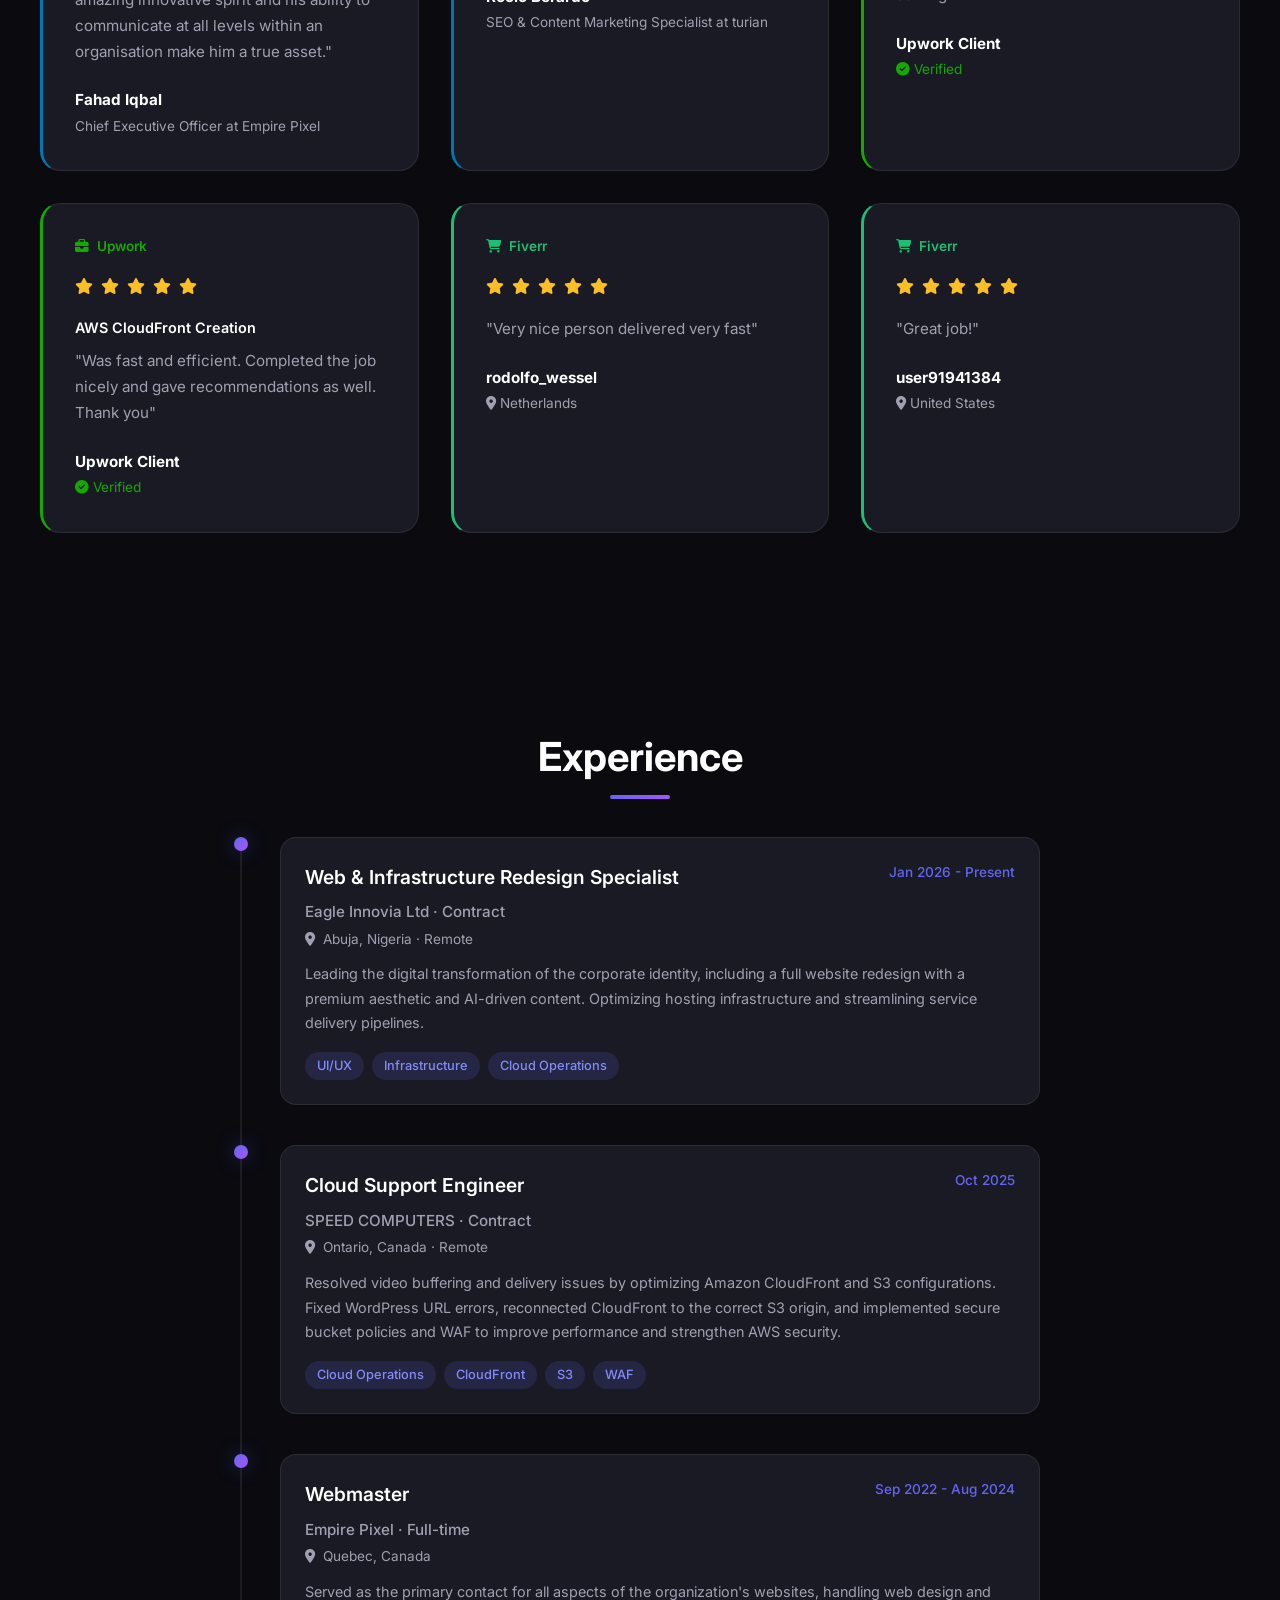
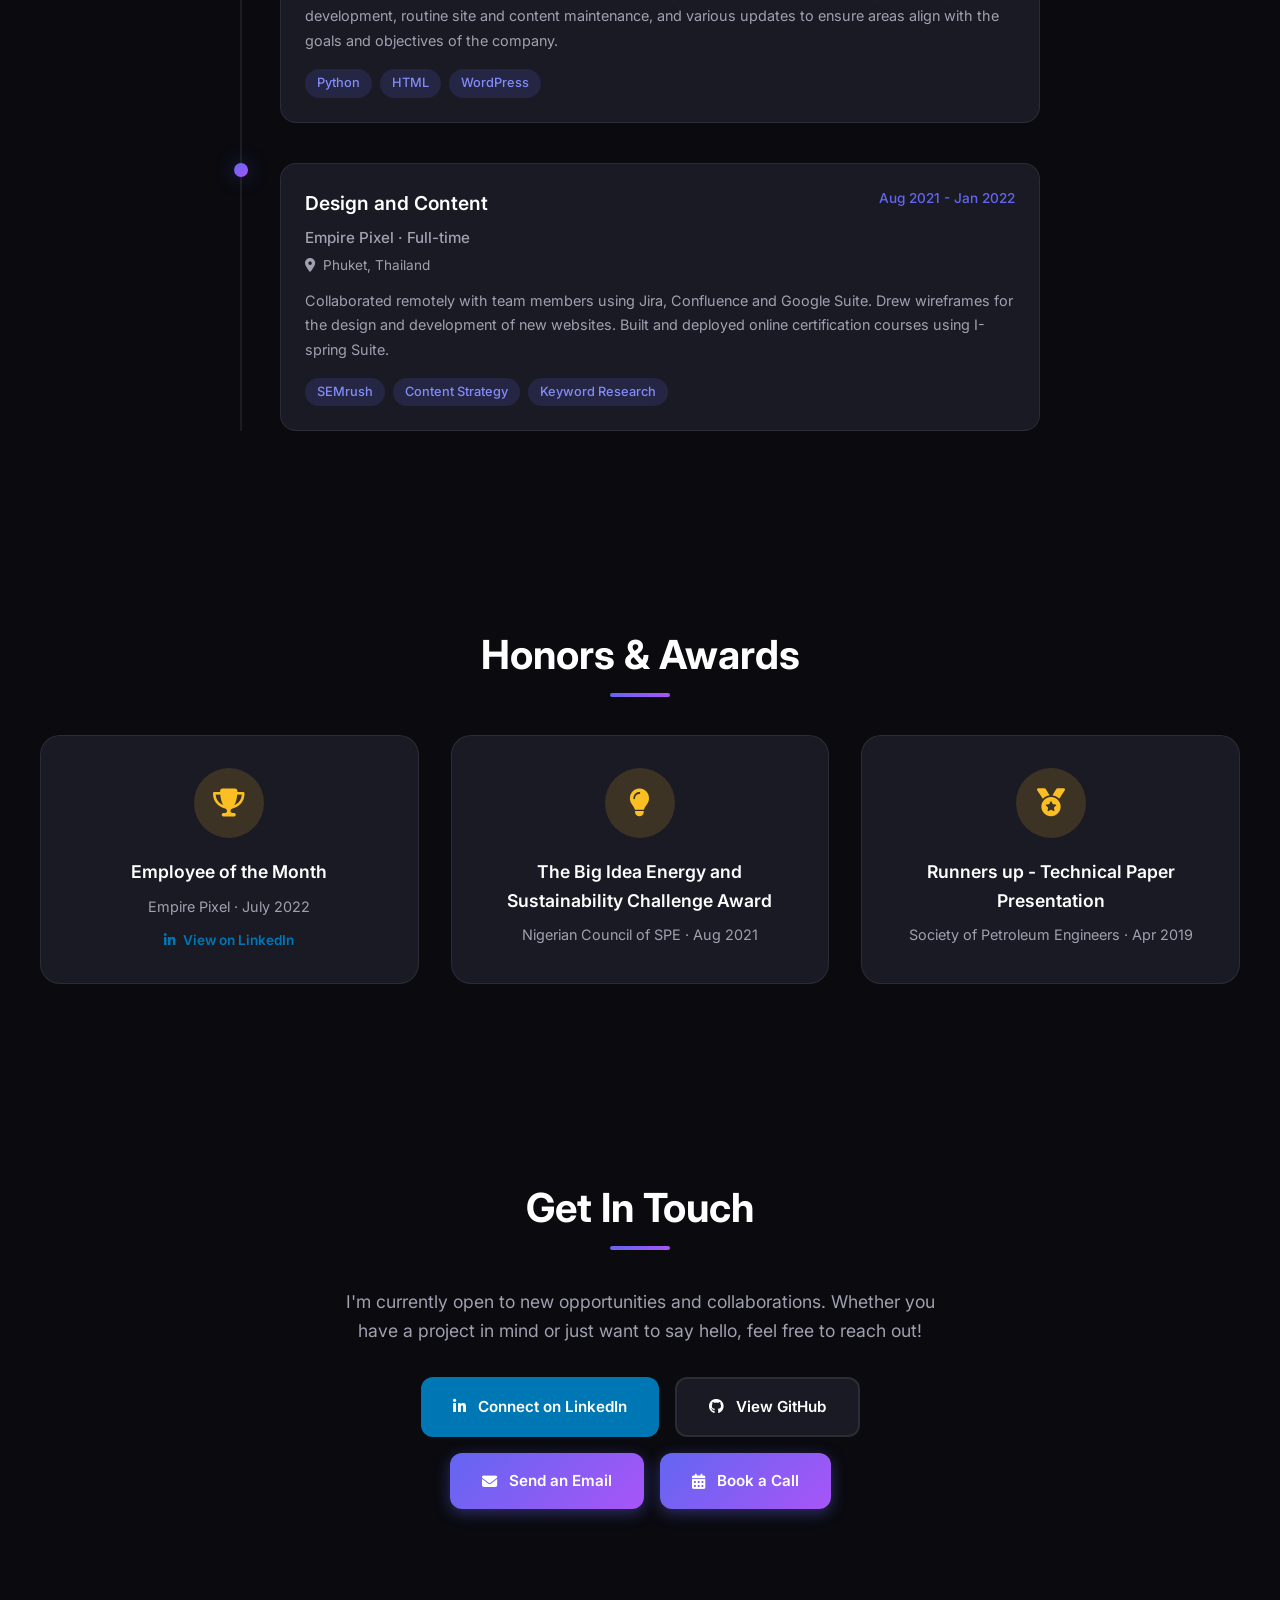
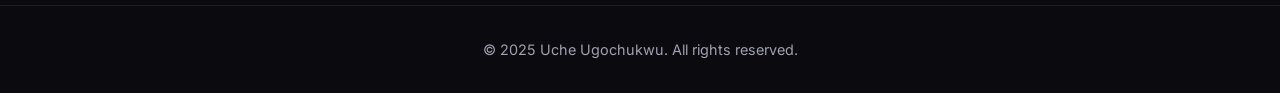
==== commit e372e829: "Update certifications block in index.html to add KCNA and remove older LFS certificates" ====
--- a/index.html
+++ b/index.html
@@ -362,33 +362,13 @@
                     <p>Amazon Web Services</p>
                     <span class="cert-verify">Verify <i class="fas fa-external-link-alt"></i></span>
                 </a>
-                <a href="https://www.credly.com/badges/c23357fb-411d-450e-b3bd-2b2baee477f2/public_url" target="_blank"
+                <a href="https://www.credly.com/badges/4d63ddcc-82d1-462e-a423-ade021c2cbdd/public_url" target="_blank"
                     class="cert-card">
                     <div class="cert-badge">
-                        <img src="https://images.credly.com/images/7404ca0d-98e1-48b6-a2a3-de8d7dcd85b5/linkedin_thumb_blob"
-                            alt="LFS250: Kubernetes and Cloud Native Essentials">
-                    </div>
-                    <h3>LFS250: Kubernetes and Cloud Native Essentials</h3>
-                    <p>The Linux Foundation</p>
-                    <span class="cert-verify">Verify <i class="fas fa-external-link-alt"></i></span>
-                </a>
-                <a href="https://www.credly.com/badges/1535b2ed-6f5a-4491-a955-e85da4e0b902/public_url" target="_blank"
-                    class="cert-card">
-                    <div class="cert-badge">
-                        <img src="https://images.credly.com/images/4b5a8636-c554-482d-bbdc-7925fb3624c3/linkedin_thumb_blob"
-                            alt="LFS158: Introduction to Kubernetes">
-                    </div>
-                    <h3>LFS158: Introduction to Kubernetes</h3>
-                    <p>The Linux Foundation</p>
-                    <span class="cert-verify">Verify <i class="fas fa-external-link-alt"></i></span>
-                </a>
-                <a href="https://www.credly.com/badges/6dd529b8-c93f-482a-9e45-39192edbf9e7/public_url" target="_blank"
-                    class="cert-card">
-                    <div class="cert-badge">
-                        <img src="https://images.credly.com/images/97a95d07-04c3-4afb-952a-6bcf46ddb87e/linkedin_thumb_blob"
-                            alt="LFS101: Introduction to Linux">
-                    </div>
-                    <h3>LFS101: Introduction to Linux</h3>
+                        <img src="https://images.credly.com/images/f28f1d88-428a-47f6-95b5-7da1dd6c1000/linkedin_thumb_KCNA_badge.png"
+                            alt="Kubernetes and Cloud Native Associate (KCNA)">
+                    </div>
+                    <h3>Kubernetes and Cloud Native Associate (KCNA)</h3>
                     <p>The Linux Foundation</p>
                     <span class="cert-verify">Verify <i class="fas fa-external-link-alt"></i></span>
                 </a>
